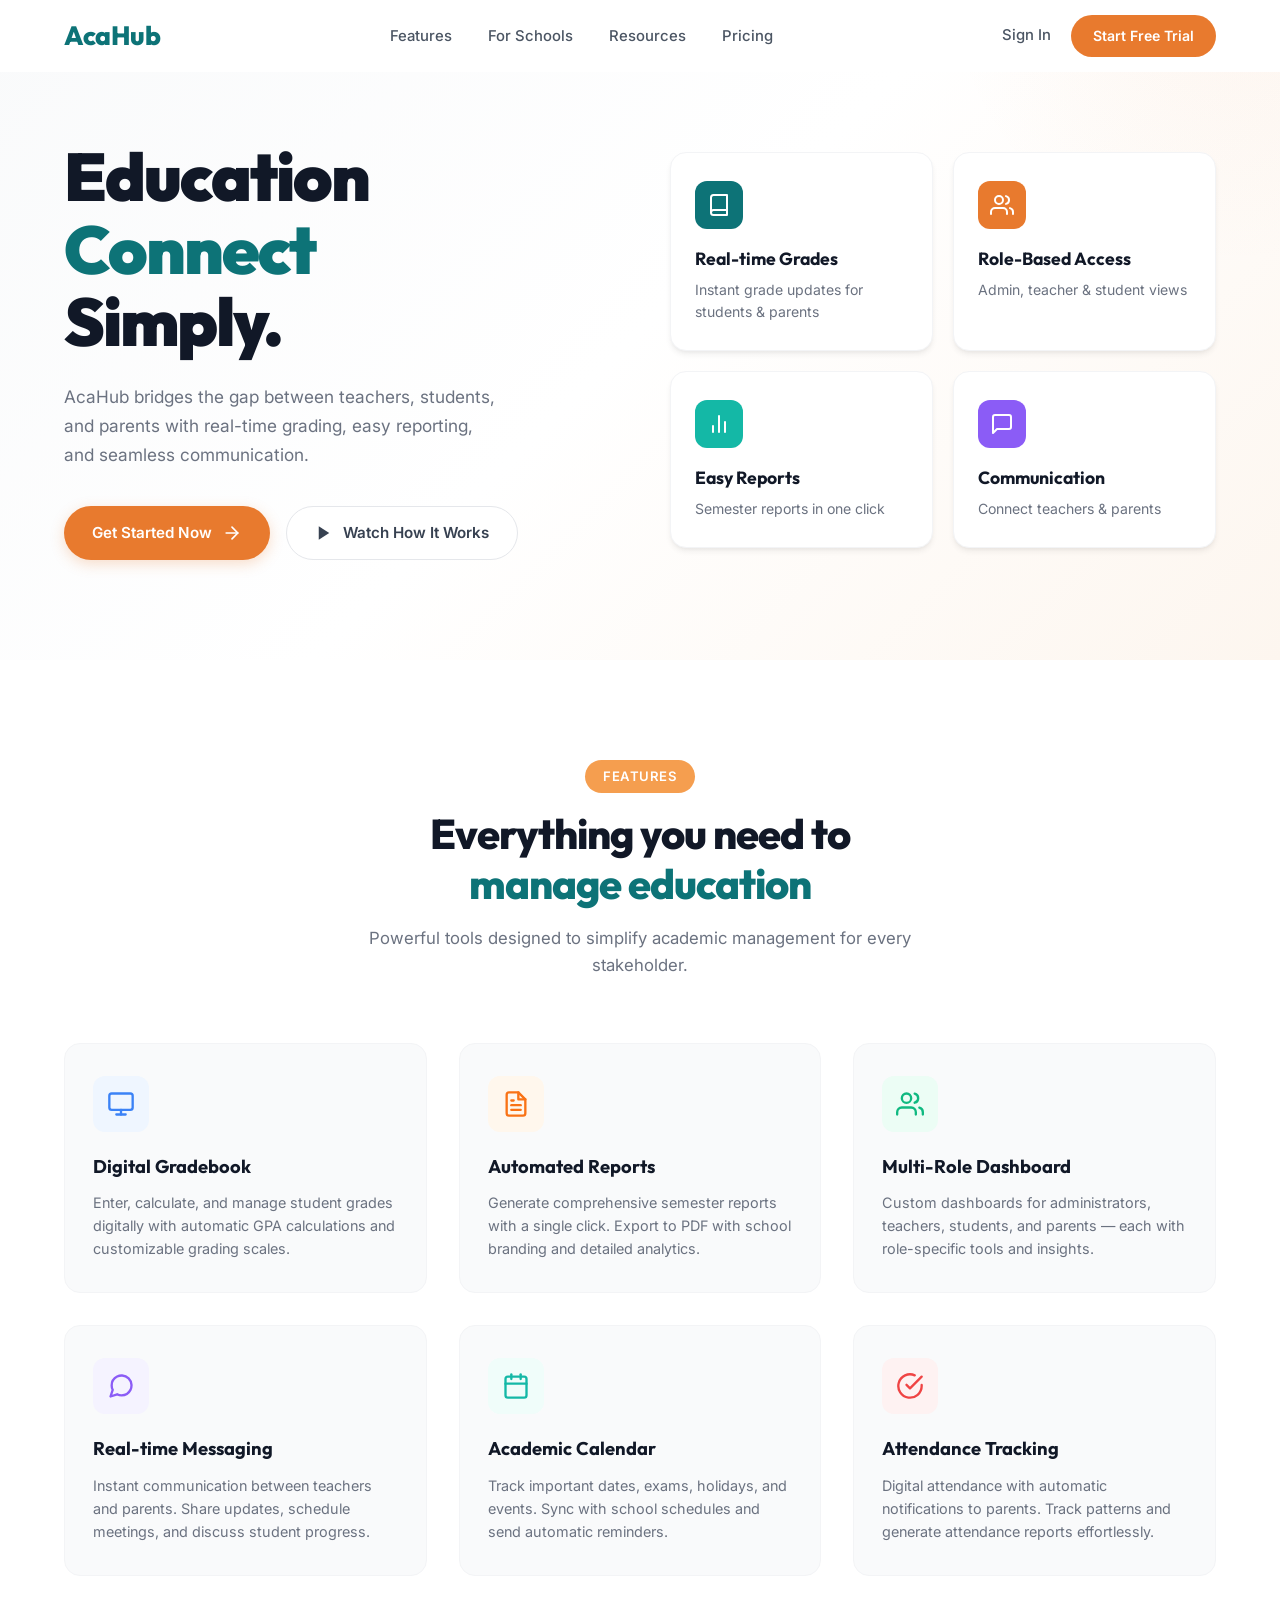
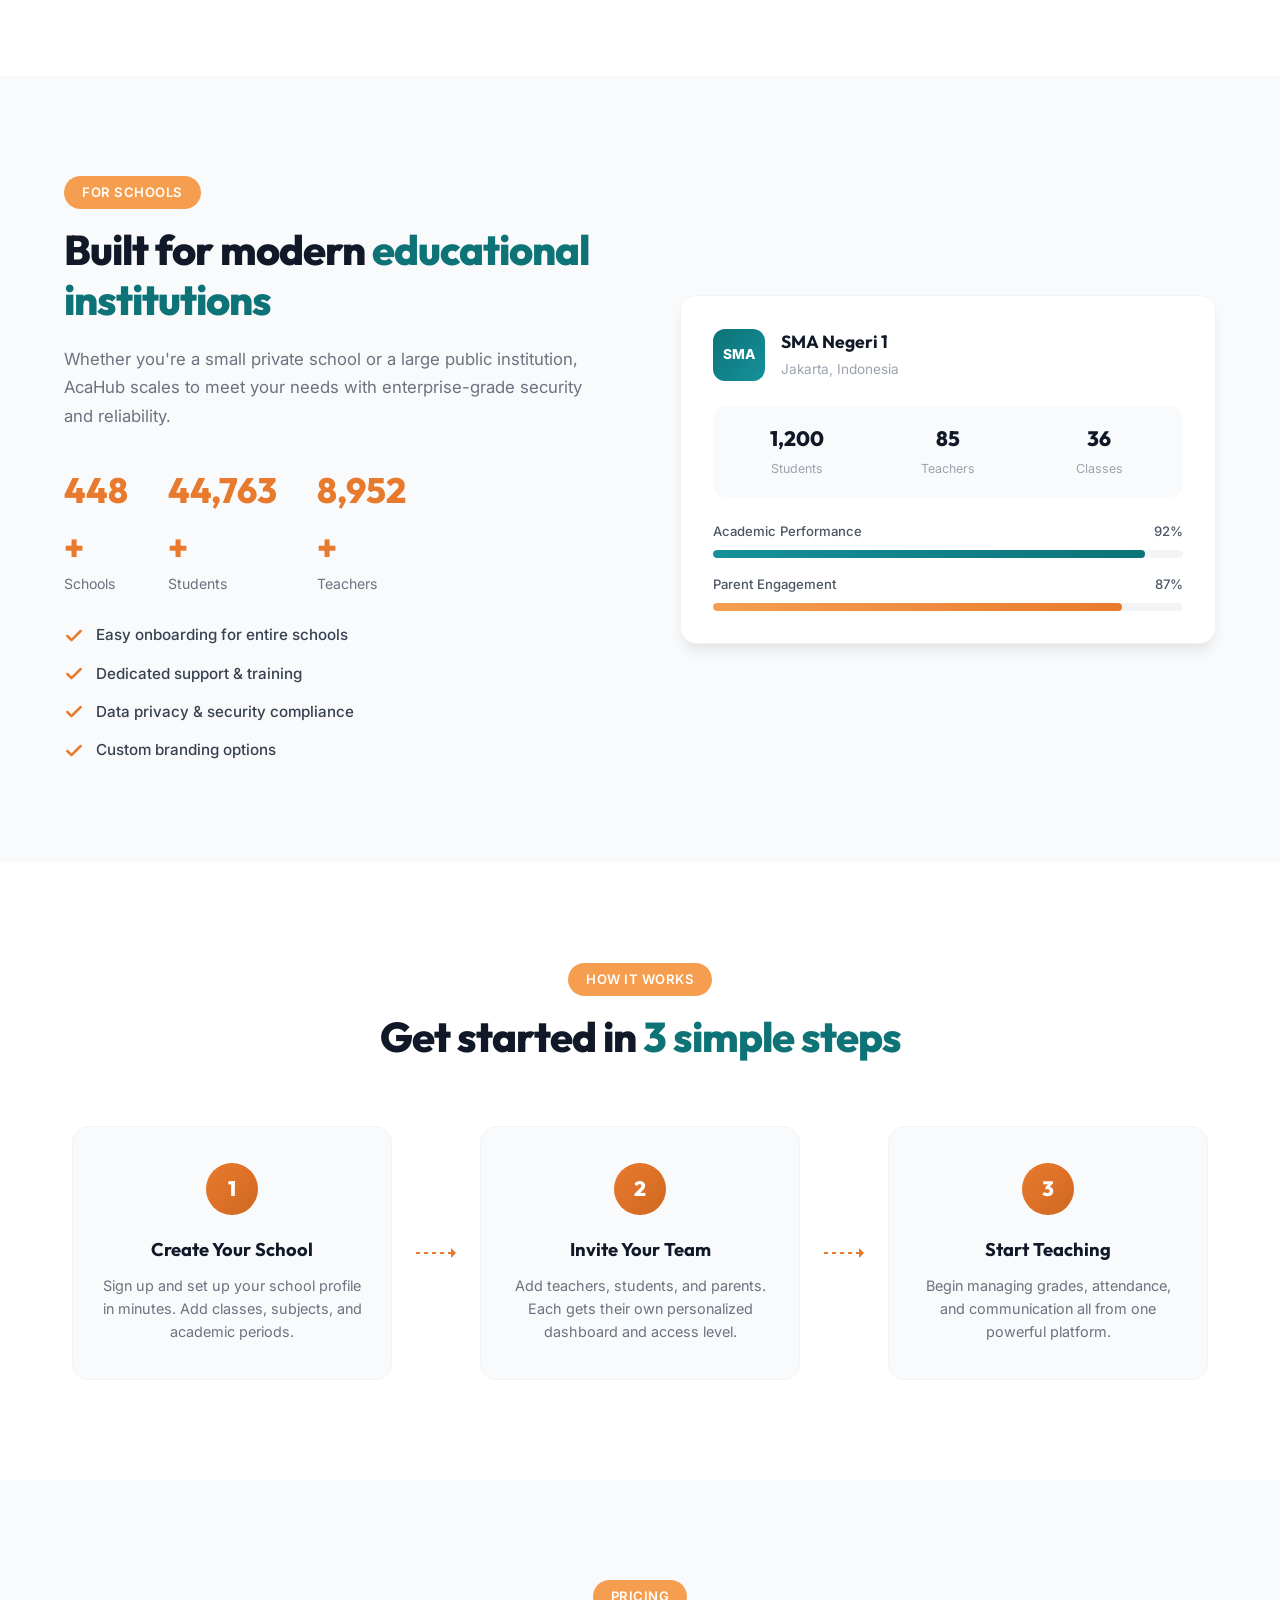
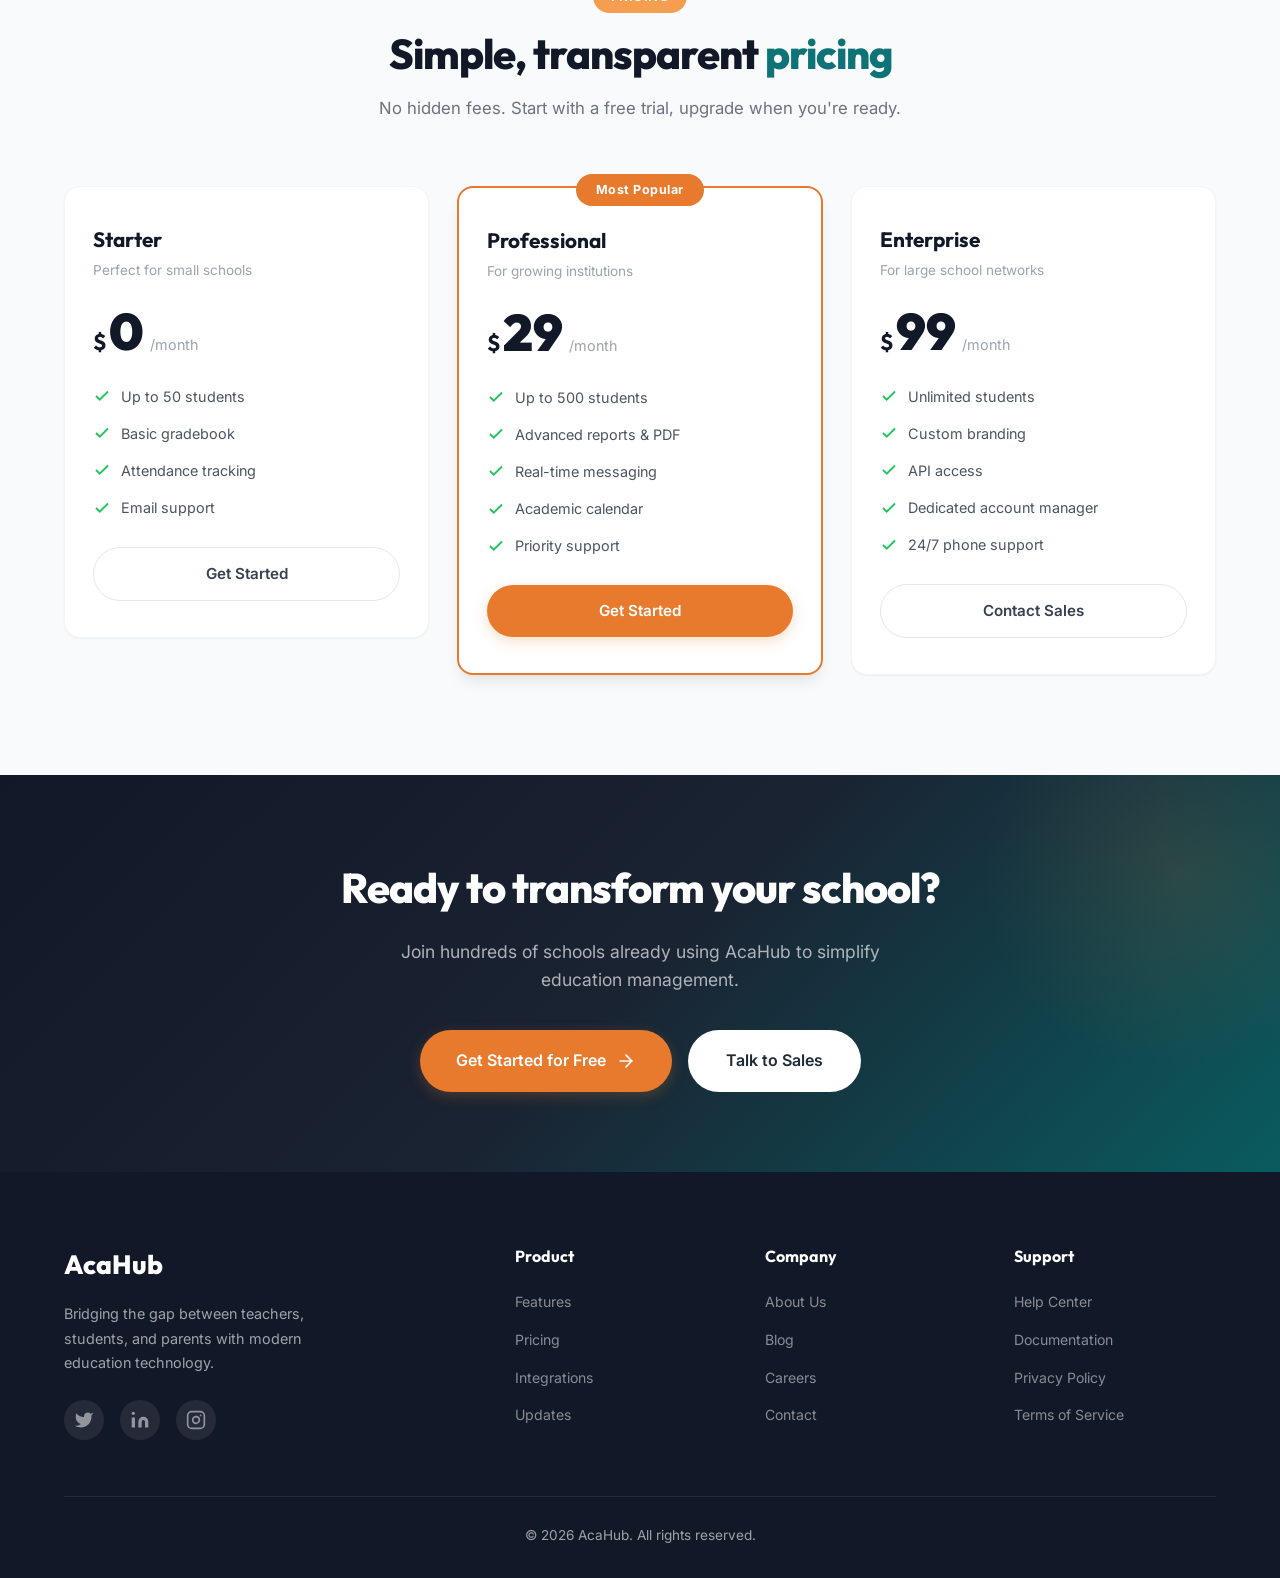
==== index.html @ 69ba83b7 "Initial commit: AcaHub landing page" ====
<!DOCTYPE html>
<html lang="id">

<head>
    <meta charset="UTF-8">
    <meta name="viewport" content="width=device-width, initial-scale=1.0">
    <meta name="description"
        content="AcaHub - Platform pendidikan yang menghubungkan guru, siswa, dan orang tua dengan penilaian real-time, pelaporan mudah, dan komunikasi lancar.">
    <title>AcaHub — Education Connect Simply</title>
    <link rel="preconnect" href="https://fonts.googleapis.com">
    <link rel="preconnect" href="https://fonts.gstatic.com" crossorigin>
    <link
        href="https://fonts.googleapis.com/css2?family=Inter:wght@400;500;600;700;800;900&family=Outfit:wght@400;500;600;700;800;900&display=swap"
        rel="stylesheet">
    <link rel="stylesheet" href="styles.css">
</head>

<body>
    <!-- Navbar -->
    <nav class="navbar" id="navbar">
        <div class="nav-container">
            <a href="#" class="nav-logo">AcaHub</a>
            <ul class="nav-menu" id="navMenu">
                <li><a href="#features" class="nav-link">Features</a></li>
                <li><a href="#schools" class="nav-link">For Schools</a></li>
                <li><a href="#resources" class="nav-link">Resources</a></li>
                <li><a href="#pricing" class="nav-link">Pricing</a></li>
            </ul>
            <div class="nav-actions">
                <a href="#" class="nav-signin">Sign In</a>
                <a href="#" class="nav-cta-btn">Start Free Trial</a>
            </div>
            <button class="hamburger" id="hamburger" aria-label="Toggle menu">
                <span></span>
                <span></span>
                <span></span>
            </button>
        </div>
    </nav>

    <!-- Hero Section -->
    <section class="hero" id="hero">
        <div class="hero-container">
            <div class="hero-content">
                <h1 class="hero-title">
                    <span class="hero-title-line">Education</span>
                    <span class="hero-title-line hero-title-accent">Connect</span>
                    <span class="hero-title-line">Simply.</span>
                </h1>
                <p class="hero-description">
                    AcaHub bridges the gap between teachers, students, and parents with real-time grading, easy
                    reporting, and seamless communication.
                </p>
                <div class="hero-buttons">
                    <a href="#" class="btn btn-primary">
                        Get Started Now
                        <svg width="20" height="20" viewBox="0 0 24 24" fill="none" stroke="currentColor"
                            stroke-width="2" stroke-linecap="round" stroke-linejoin="round">
                            <line x1="5" y1="12" x2="19" y2="12" />
                            <polyline points="12 5 19 12 12 19" />
                        </svg>
                    </a>
                    <a href="#" class="btn btn-secondary">
                        <svg width="18" height="18" viewBox="0 0 24 24" fill="currentColor">
                            <polygon points="5 3 19 12 5 21 5 3" />
                        </svg>
                        Watch How It Works
                    </a>
                </div>
            </div>
            <div class="hero-cards">
                <div class="feature-card card-1 fade-in">
                    <div class="card-icon card-icon-blue">
                        <svg width="24" height="24" viewBox="0 0 24 24" fill="none" stroke="white" stroke-width="2"
                            stroke-linecap="round" stroke-linejoin="round">
                            <path d="M4 19.5A2.5 2.5 0 0 1 6.5 17H20" />
                            <path d="M6.5 2H20v20H6.5A2.5 2.5 0 0 1 4 19.5v-15A2.5 2.5 0 0 1 6.5 2z" />
                        </svg>
                    </div>
                    <h3 class="card-title">Real-time Grades</h3>
                    <p class="card-desc">Instant grade updates for students & parents</p>
                </div>
                <div class="feature-card card-2 fade-in">
                    <div class="card-icon card-icon-orange">
                        <svg width="24" height="24" viewBox="0 0 24 24" fill="none" stroke="white" stroke-width="2"
                            stroke-linecap="round" stroke-linejoin="round">
                            <path d="M17 21v-2a4 4 0 0 0-4-4H5a4 4 0 0 0-4 4v2" />
                            <circle cx="9" cy="7" r="4" />
                            <path d="M23 21v-2a4 4 0 0 0-3-3.87" />
                            <path d="M16 3.13a4 4 0 0 1 0 7.75" />
                        </svg>
                    </div>
                    <h3 class="card-title">Role-Based Access</h3>
                    <p class="card-desc">Admin, teacher & student views</p>
                </div>
                <div class="feature-card card-3 fade-in">
                    <div class="card-icon card-icon-teal">
                        <svg width="24" height="24" viewBox="0 0 24 24" fill="none" stroke="white" stroke-width="2"
                            stroke-linecap="round" stroke-linejoin="round">
                            <line x1="18" y1="20" x2="18" y2="10" />
                            <line x1="12" y1="20" x2="12" y2="4" />
                            <line x1="6" y1="20" x2="6" y2="14" />
                        </svg>
                    </div>
                    <h3 class="card-title">Easy Reports</h3>
                    <p class="card-desc">Semester reports in one click</p>
                </div>
                <div class="feature-card card-4 fade-in">
                    <div class="card-icon card-icon-purple">
                        <svg width="24" height="24" viewBox="0 0 24 24" fill="none" stroke="white" stroke-width="2"
                            stroke-linecap="round" stroke-linejoin="round">
                            <path d="M21 15a2 2 0 0 1-2 2H7l-4 4V5a2 2 0 0 1 2-2h14a2 2 0 0 1 2 2z" />
                        </svg>
                    </div>
                    <h3 class="card-title">Communication</h3>
                    <p class="card-desc">Connect teachers & parents</p>
                </div>
            </div>
        </div>
    </section>

    <!-- Features Section -->
    <section class="features" id="features">
        <div class="section-container">
            <div class="section-header fade-in">
                <span class="section-badge">Features</span>
                <h2 class="section-title">Everything you need to<br><span class="text-accent">manage education</span>
                </h2>
                <p class="section-subtitle">Powerful tools designed to simplify academic management for every
                    stakeholder.</p>
            </div>
            <div class="features-grid">
                <div class="feature-item fade-in">
                    <div class="feature-item-icon fi-blue">
                        <svg width="28" height="28" viewBox="0 0 24 24" fill="none" stroke="currentColor"
                            stroke-width="2" stroke-linecap="round" stroke-linejoin="round">
                            <rect x="2" y="3" width="20" height="14" rx="2" ry="2" />
                            <line x1="8" y1="21" x2="16" y2="21" />
                            <line x1="12" y1="17" x2="12" y2="21" />
                        </svg>
                    </div>
                    <h3>Digital Gradebook</h3>
                    <p>Enter, calculate, and manage student grades digitally with automatic GPA calculations and
                        customizable grading scales.</p>
                </div>
                <div class="feature-item fade-in">
                    <div class="feature-item-icon fi-orange">
                        <svg width="28" height="28" viewBox="0 0 24 24" fill="none" stroke="currentColor"
                            stroke-width="2" stroke-linecap="round" stroke-linejoin="round">
                            <path d="M14 2H6a2 2 0 0 0-2 2v16a2 2 0 0 0 2 2h12a2 2 0 0 0 2-2V8z" />
                            <polyline points="14 2 14 8 20 8" />
                            <line x1="16" y1="13" x2="8" y2="13" />
                            <line x1="16" y1="17" x2="8" y2="17" />
                            <polyline points="10 9 9 9 8 9" />
                        </svg>
                    </div>
                    <h3>Automated Reports</h3>
                    <p>Generate comprehensive semester reports with a single click. Export to PDF with school branding
                        and detailed analytics.</p>
                </div>
                <div class="feature-item fade-in">
                    <div class="feature-item-icon fi-green">
                        <svg width="28" height="28" viewBox="0 0 24 24" fill="none" stroke="currentColor"
                            stroke-width="2" stroke-linecap="round" stroke-linejoin="round">
                            <path d="M17 21v-2a4 4 0 0 0-4-4H5a4 4 0 0 0-4 4v2" />
                            <circle cx="9" cy="7" r="4" />
                            <path d="M23 21v-2a4 4 0 0 0-3-3.87" />
                            <path d="M16 3.13a4 4 0 0 1 0 7.75" />
                        </svg>
                    </div>
                    <h3>Multi-Role Dashboard</h3>
                    <p>Custom dashboards for administrators, teachers, students, and parents — each with role-specific
                        tools and insights.</p>
                </div>
                <div class="feature-item fade-in">
                    <div class="feature-item-icon fi-purple">
                        <svg width="28" height="28" viewBox="0 0 24 24" fill="none" stroke="currentColor"
                            stroke-width="2" stroke-linecap="round" stroke-linejoin="round">
                            <path
                                d="M21 11.5a8.38 8.38 0 0 1-.9 3.8 8.5 8.5 0 0 1-7.6 4.7 8.38 8.38 0 0 1-3.8-.9L3 21l1.9-5.7a8.38 8.38 0 0 1-.9-3.8 8.5 8.5 0 0 1 4.7-7.6 8.38 8.38 0 0 1 3.8-.9h.5a8.48 8.48 0 0 1 8 8v.5z" />
                        </svg>
                    </div>
                    <h3>Real-time Messaging</h3>
                    <p>Instant communication between teachers and parents. Share updates, schedule meetings, and discuss
                        student progress.</p>
                </div>
                <div class="feature-item fade-in">
                    <div class="feature-item-icon fi-teal">
                        <svg width="28" height="28" viewBox="0 0 24 24" fill="none" stroke="currentColor"
                            stroke-width="2" stroke-linecap="round" stroke-linejoin="round">
                            <rect x="3" y="4" width="18" height="18" rx="2" ry="2" />
                            <line x1="16" y1="2" x2="16" y2="6" />
                            <line x1="8" y1="2" x2="8" y2="6" />
                            <line x1="3" y1="10" x2="21" y2="10" />
                        </svg>
                    </div>
                    <h3>Academic Calendar</h3>
                    <p>Track important dates, exams, holidays, and events. Sync with school schedules and send automatic
                        reminders.</p>
                </div>
                <div class="feature-item fade-in">
                    <div class="feature-item-icon fi-red">
                        <svg width="28" height="28" viewBox="0 0 24 24" fill="none" stroke="currentColor"
                            stroke-width="2" stroke-linecap="round" stroke-linejoin="round">
                            <path d="M22 11.08V12a10 10 0 1 1-5.93-9.14" />
                            <polyline points="22 4 12 14.01 9 11.01" />
                        </svg>
                    </div>
                    <h3>Attendance Tracking</h3>
                    <p>Digital attendance with automatic notifications to parents. Track patterns and generate
                        attendance reports effortlessly.</p>
                </div>
            </div>
        </div>
    </section>

    <!-- For Schools Section -->
    <section class="schools" id="schools">
        <div class="section-container">
            <div class="schools-grid">
                <div class="schools-content fade-in">
                    <span class="section-badge">For Schools</span>
                    <h2 class="section-title">Built for modern <span class="text-accent">educational institutions</span>
                    </h2>
                    <p class="schools-description">Whether you're a small private school or a large public institution,
                        AcaHub scales to meet your needs with enterprise-grade security and reliability.</p>
                    <div class="schools-stats">
                        <div class="stat-item">
                            <span class="stat-number" data-target="500">0</span><span class="stat-suffix">+</span>
                            <span class="stat-label">Schools</span>
                        </div>
                        <div class="stat-item">
                            <span class="stat-number" data-target="50000">0</span><span class="stat-suffix">+</span>
                            <span class="stat-label">Students</span>
                        </div>
                        <div class="stat-item">
                            <span class="stat-number" data-target="10000">0</span><span class="stat-suffix">+</span>
                            <span class="stat-label">Teachers</span>
                        </div>
                    </div>
                    <ul class="schools-checklist">
                        <li>
                            <svg width="20" height="20" viewBox="0 0 24 24" fill="none" stroke="#e87a2e"
                                stroke-width="3" stroke-linecap="round" stroke-linejoin="round">
                                <polyline points="20 6 9 17 4 12" />
                            </svg>
                            Easy onboarding for entire schools
                        </li>
                        <li>
                            <svg width="20" height="20" viewBox="0 0 24 24" fill="none" stroke="#e87a2e"
                                stroke-width="3" stroke-linecap="round" stroke-linejoin="round">
                                <polyline points="20 6 9 17 4 12" />
                            </svg>
                            Dedicated support & training
                        </li>
                        <li>
                            <svg width="20" height="20" viewBox="0 0 24 24" fill="none" stroke="#e87a2e"
                                stroke-width="3" stroke-linecap="round" stroke-linejoin="round">
                                <polyline points="20 6 9 17 4 12" />
                            </svg>
                            Data privacy & security compliance
                        </li>
                        <li>
                            <svg width="20" height="20" viewBox="0 0 24 24" fill="none" stroke="#e87a2e"
                                stroke-width="3" stroke-linecap="round" stroke-linejoin="round">
                                <polyline points="20 6 9 17 4 12" />
                            </svg>
                            Custom branding options
                        </li>
                    </ul>
                </div>
                <div class="schools-visual fade-in">
                    <div class="schools-card">
                        <div class="schools-card-header">
                            <div class="schools-avatar schools-avatar-1">SMA</div>
                            <div>
                                <h4>SMA Negeri 1</h4>
                                <span>Jakarta, Indonesia</span>
                            </div>
                        </div>
                        <div class="schools-card-stats">
                            <div><strong>1,200</strong><span>Students</span></div>
                            <div><strong>85</strong><span>Teachers</span></div>
                            <div><strong>36</strong><span>Classes</span></div>
                        </div>
                        <div class="schools-card-bar">
                            <div class="bar-label"><span>Academic Performance</span><span>92%</span></div>
                            <div class="bar-track">
                                <div class="bar-fill" style="width: 92%"></div>
                            </div>
                        </div>
                        <div class="schools-card-bar">
                            <div class="bar-label"><span>Parent Engagement</span><span>87%</span></div>
                            <div class="bar-track">
                                <div class="bar-fill bar-fill-orange" style="width: 87%"></div>
                            </div>
                        </div>
                    </div>
                </div>
            </div>
        </div>
    </section>

    <!-- Resources / How It Works Section -->
    <section class="how-it-works" id="resources">
        <div class="section-container">
            <div class="section-header fade-in">
                <span class="section-badge">How It Works</span>
                <h2 class="section-title">Get started in <span class="text-accent">3 simple steps</span></h2>
            </div>
            <div class="steps-grid">
                <div class="step-item fade-in">
                    <div class="step-number">1</div>
                    <h3>Create Your School</h3>
                    <p>Sign up and set up your school profile in minutes. Add classes, subjects, and academic periods.
                    </p>
                </div>
                <div class="step-connector fade-in">
                    <svg width="40" height="20" viewBox="0 0 40 20">
                        <path d="M0 10 L35 10" stroke="#e87a2e" stroke-width="2" stroke-dasharray="4 4" fill="none" />
                        <polygon points="35,5 40,10 35,15" fill="#e87a2e" />
                    </svg>
                </div>
                <div class="step-item fade-in">
                    <div class="step-number">2</div>
                    <h3>Invite Your Team</h3>
                    <p>Add teachers, students, and parents. Each gets their own personalized dashboard and access level.
                    </p>
                </div>
                <div class="step-connector fade-in">
                    <svg width="40" height="20" viewBox="0 0 40 20">
                        <path d="M0 10 L35 10" stroke="#e87a2e" stroke-width="2" stroke-dasharray="4 4" fill="none" />
                        <polygon points="35,5 40,10 35,15" fill="#e87a2e" />
                    </svg>
                </div>
                <div class="step-item fade-in">
                    <div class="step-number">3</div>
                    <h3>Start Teaching</h3>
                    <p>Begin managing grades, attendance, and communication all from one powerful platform.</p>
                </div>
            </div>
        </div>
    </section>

    <!-- Pricing Section -->
    <section class="pricing" id="pricing">
        <div class="section-container">
            <div class="section-header fade-in">
                <span class="section-badge">Pricing</span>
                <h2 class="section-title">Simple, transparent <span class="text-accent">pricing</span></h2>
                <p class="section-subtitle">No hidden fees. Start with a free trial, upgrade when you're ready.</p>
            </div>
            <div class="pricing-grid">
                <div class="pricing-card fade-in">
                    <div class="pricing-card-header">
                        <h3>Starter</h3>
                        <p class="pricing-tagline">Perfect for small schools</p>
                    </div>
                    <div class="pricing-price">
                        <span class="price-currency">$</span>
                        <span class="price-amount">0</span>
                        <span class="price-period">/month</span>
                    </div>
                    <ul class="pricing-features">
                        <li>
                            <svg width="18" height="18" viewBox="0 0 24 24" fill="none" stroke="#22c55e"
                                stroke-width="2.5">
                                <polyline points="20 6 9 17 4 12" />
                            </svg>
                            Up to 50 students
                        </li>
                        <li>
                            <svg width="18" height="18" viewBox="0 0 24 24" fill="none" stroke="#22c55e"
                                stroke-width="2.5">
                                <polyline points="20 6 9 17 4 12" />
                            </svg>
                            Basic gradebook
                        </li>
                        <li>
                            <svg width="18" height="18" viewBox="0 0 24 24" fill="none" stroke="#22c55e"
                                stroke-width="2.5">
                                <polyline points="20 6 9 17 4 12" />
                            </svg>
                            Attendance tracking
                        </li>
                        <li>
                            <svg width="18" height="18" viewBox="0 0 24 24" fill="none" stroke="#22c55e"
                                stroke-width="2.5">
                                <polyline points="20 6 9 17 4 12" />
                            </svg>
                            Email support
                        </li>
                    </ul>
                    <a href="#" class="btn btn-outline-pricing">Get Started</a>
                </div>
                <div class="pricing-card pricing-card-popular fade-in">
                    <div class="pricing-popular-badge">Most Popular</div>
                    <div class="pricing-card-header">
                        <h3>Professional</h3>
                        <p class="pricing-tagline">For growing institutions</p>
                    </div>
                    <div class="pricing-price">
                        <span class="price-currency">$</span>
                        <span class="price-amount">29</span>
                        <span class="price-period">/month</span>
                    </div>
                    <ul class="pricing-features">
                        <li>
                            <svg width="18" height="18" viewBox="0 0 24 24" fill="none" stroke="#22c55e"
                                stroke-width="2.5">
                                <polyline points="20 6 9 17 4 12" />
                            </svg>
                            Up to 500 students
                        </li>
                        <li>
                            <svg width="18" height="18" viewBox="0 0 24 24" fill="none" stroke="#22c55e"
                                stroke-width="2.5">
                                <polyline points="20 6 9 17 4 12" />
                            </svg>
                            Advanced reports & PDF
                        </li>
                        <li>
                            <svg width="18" height="18" viewBox="0 0 24 24" fill="none" stroke="#22c55e"
                                stroke-width="2.5">
                                <polyline points="20 6 9 17 4 12" />
                            </svg>
                            Real-time messaging
                        </li>
                        <li>
                            <svg width="18" height="18" viewBox="0 0 24 24" fill="none" stroke="#22c55e"
                                stroke-width="2.5">
                                <polyline points="20 6 9 17 4 12" />
                            </svg>
                            Academic calendar
                        </li>
                        <li>
                            <svg width="18" height="18" viewBox="0 0 24 24" fill="none" stroke="#22c55e"
                                stroke-width="2.5">
                                <polyline points="20 6 9 17 4 12" />
                            </svg>
                            Priority support
                        </li>
                    </ul>
                    <a href="#" class="btn btn-primary-pricing">Get Started</a>
                </div>
                <div class="pricing-card fade-in">
                    <div class="pricing-card-header">
                        <h3>Enterprise</h3>
                        <p class="pricing-tagline">For large school networks</p>
                    </div>
                    <div class="pricing-price">
                        <span class="price-currency">$</span>
                        <span class="price-amount">99</span>
                        <span class="price-period">/month</span>
                    </div>
                    <ul class="pricing-features">
                        <li>
                            <svg width="18" height="18" viewBox="0 0 24 24" fill="none" stroke="#22c55e"
                                stroke-width="2.5">
                                <polyline points="20 6 9 17 4 12" />
                            </svg>
                            Unlimited students
                        </li>
                        <li>
                            <svg width="18" height="18" viewBox="0 0 24 24" fill="none" stroke="#22c55e"
                                stroke-width="2.5">
                                <polyline points="20 6 9 17 4 12" />
                            </svg>
                            Custom branding
                        </li>
                        <li>
                            <svg width="18" height="18" viewBox="0 0 24 24" fill="none" stroke="#22c55e"
                                stroke-width="2.5">
                                <polyline points="20 6 9 17 4 12" />
                            </svg>
                            API access
                        </li>
                        <li>
                            <svg width="18" height="18" viewBox="0 0 24 24" fill="none" stroke="#22c55e"
                                stroke-width="2.5">
                                <polyline points="20 6 9 17 4 12" />
                            </svg>
                            Dedicated account manager
                        </li>
                        <li>
                            <svg width="18" height="18" viewBox="0 0 24 24" fill="none" stroke="#22c55e"
                                stroke-width="2.5">
                                <polyline points="20 6 9 17 4 12" />
                            </svg>
                            24/7 phone support
                        </li>
                    </ul>
                    <a href="#" class="btn btn-outline-pricing">Contact Sales</a>
                </div>
            </div>
        </div>
    </section>

    <!-- CTA Section -->
    <section class="cta-section">
        <div class="section-container">
            <div class="cta-content fade-in">
                <h2>Ready to transform your school?</h2>
                <p>Join hundreds of schools already using AcaHub to simplify education management.</p>
                <div class="cta-buttons">
                    <a href="#" class="btn btn-primary btn-lg">
                        Get Started for Free
                        <svg width="20" height="20" viewBox="0 0 24 24" fill="none" stroke="currentColor"
                            stroke-width="2" stroke-linecap="round" stroke-linejoin="round">
                            <line x1="5" y1="12" x2="19" y2="12" />
                            <polyline points="12 5 19 12 12 19" />
                        </svg>
                    </a>
                    <a href="#" class="btn btn-white btn-lg">Talk to Sales</a>
                </div>
            </div>
        </div>
    </section>

    <!-- Footer -->
    <footer class="footer">
        <div class="section-container">
            <div class="footer-grid">
                <div class="footer-brand">
                    <a href="#" class="footer-logo">AcaHub</a>
                    <p>Bridging the gap between teachers, students, and parents with modern education technology.</p>
                    <div class="footer-social">
                        <a href="#" aria-label="Twitter">
                            <svg width="20" height="20" viewBox="0 0 24 24" fill="currentColor">
                                <path
                                    d="M23 3a10.9 10.9 0 0 1-3.14 1.53 4.48 4.48 0 0 0-7.86 3v1A10.66 10.66 0 0 1 3 4s-4 9 5 13a11.64 11.64 0 0 1-7 2c9 5 20 0 20-11.5a4.5 4.5 0 0 0-.08-.83A7.72 7.72 0 0 0 23 3z" />
                            </svg>
                        </a>
                        <a href="#" aria-label="LinkedIn">
                            <svg width="20" height="20" viewBox="0 0 24 24" fill="currentColor">
                                <path
                                    d="M16 8a6 6 0 0 1 6 6v7h-4v-7a2 2 0 0 0-2-2 2 2 0 0 0-2 2v7h-4v-7a6 6 0 0 1 6-6z" />
                                <rect x="2" y="9" width="4" height="12" />
                                <circle cx="4" cy="4" r="2" />
                            </svg>
                        </a>
                        <a href="#" aria-label="Instagram">
                            <svg width="20" height="20" viewBox="0 0 24 24" fill="none" stroke="currentColor"
                                stroke-width="2" stroke-linecap="round" stroke-linejoin="round">
                                <rect x="2" y="2" width="20" height="20" rx="5" ry="5" />
                                <path d="M16 11.37A4 4 0 1 1 12.63 8 4 4 0 0 1 16 11.37z" />
                                <line x1="17.5" y1="6.5" x2="17.51" y2="6.5" />
                            </svg>
                        </a>
                    </div>
                </div>
                <div class="footer-links">
                    <h4>Product</h4>
                    <ul>
                        <li><a href="#">Features</a></li>
                        <li><a href="#">Pricing</a></li>
                        <li><a href="#">Integrations</a></li>
                        <li><a href="#">Updates</a></li>
                    </ul>
                </div>
                <div class="footer-links">
                    <h4>Company</h4>
                    <ul>
                        <li><a href="#">About Us</a></li>
                        <li><a href="#">Blog</a></li>
                        <li><a href="#">Careers</a></li>
                        <li><a href="#">Contact</a></li>
                    </ul>
                </div>
                <div class="footer-links">
                    <h4>Support</h4>
                    <ul>
                        <li><a href="#">Help Center</a></li>
                        <li><a href="#">Documentation</a></li>
                        <li><a href="#">Privacy Policy</a></li>
                        <li><a href="#">Terms of Service</a></li>
                    </ul>
                </div>
            </div>
            <div class="footer-bottom">
                <p>&copy; 2026 AcaHub. All rights reserved.</p>
            </div>
        </div>
    </footer>

    <script src="script.js"></script>
</body>

</html>
---- styles.css ----
/* ===========================
   AcaHub — Design System & Styles
   =========================== */

/* ---------- Reset & Base ---------- */
*, *::before, *::after {
    margin: 0;
    padding: 0;
    box-sizing: border-box;
}

:root {
    /* Brand Colors */
    --primary: #0d7377;
    --primary-dark: #095c5f;
    --primary-light: #14919b;
    --accent: #e87a2e;
    --accent-dark: #d06820;
    --accent-light: #f59e4f;

    /* Neutrals */
    --white: #ffffff;
    --gray-50: #f9fafb;
    --gray-100: #f3f4f6;
    --gray-200: #e5e7eb;
    --gray-300: #d1d5db;
    --gray-400: #9ca3af;
    --gray-500: #6b7280;
    --gray-600: #4b5563;
    --gray-700: #374151;
    --gray-800: #1f2937;
    --gray-900: #111827;

    /* Semantic Colors */
    --blue: #3b82f6;
    --blue-light: #eff6ff;
    --orange: #f97316;
    --orange-light: #fff7ed;
    --green: #10b981;
    --green-light: #ecfdf5;
    --purple: #8b5cf6;
    --purple-light: #f5f3ff;
    --teal: #14b8a6;
    --teal-light: #f0fdfa;
    --red: #ef4444;
    --red-light: #fef2f2;

    /* Typography */
    --font-primary: 'Outfit', sans-serif;
    --font-body: 'Inter', sans-serif;

    /* Spacing */
    --section-padding: 100px 0;
    --container-max: 1200px;

    /* Shadows */
    --shadow-sm: 0 1px 2px rgba(0, 0, 0, 0.05);
    --shadow-md: 0 4px 6px -1px rgba(0, 0, 0, 0.07), 0 2px 4px -2px rgba(0, 0, 0, 0.05);
    --shadow-lg: 0 10px 15px -3px rgba(0, 0, 0, 0.08), 0 4px 6px -4px rgba(0, 0, 0, 0.05);
    --shadow-xl: 0 20px 25px -5px rgba(0, 0, 0, 0.08), 0 8px 10px -6px rgba(0, 0, 0, 0.04);

    /* Border Radius */
    --radius-sm: 8px;
    --radius-md: 12px;
    --radius-lg: 16px;
    --radius-xl: 24px;
    --radius-full: 50px;
}

html {
    scroll-behavior: smooth;
}

body {
    font-family: var(--font-body);
    color: var(--gray-800);
    background: var(--white);
    line-height: 1.6;
    overflow-x: hidden;
    -webkit-font-smoothing: antialiased;
}

a {
    text-decoration: none;
    color: inherit;
}

ul { list-style: none; }

img { max-width: 100%; display: block; }

.section-container {
    max-width: var(--container-max);
    margin: 0 auto;
    padding: 0 24px;
}

/* ---------- Animations ---------- */
.fade-in {
    opacity: 0;
    transform: translateY(30px);
    transition: opacity 0.6s ease, transform 0.6s ease;
}

.fade-in.visible {
    opacity: 1;
    transform: translateY(0);
}

/* ---------- Navbar ---------- */
.navbar {
    position: fixed;
    top: 0;
    left: 0;
    width: 100%;
    z-index: 1000;
    background: rgba(255, 255, 255, 0.95);
    backdrop-filter: blur(12px);
    -webkit-backdrop-filter: blur(12px);
    transition: box-shadow 0.3s ease, background 0.3s ease;
}

.navbar.scrolled {
    box-shadow: 0 1px 12px rgba(0, 0, 0, 0.08);
}

.nav-container {
    max-width: var(--container-max);
    margin: 0 auto;
    padding: 0 24px;
    display: flex;
    align-items: center;
    justify-content: space-between;
    height: 72px;
}

.nav-logo {
    font-family: var(--font-primary);
    font-size: 1.65rem;
    font-weight: 800;
    color: var(--primary);
    letter-spacing: -0.5px;
}

.nav-menu {
    display: flex;
    gap: 36px;
}

.nav-link {
    font-size: 0.93rem;
    font-weight: 500;
    color: var(--gray-600);
    transition: color 0.2s ease;
    position: relative;
}

.nav-link::after {
    content: '';
    position: absolute;
    bottom: -4px;
    left: 0;
    width: 0;
    height: 2px;
    background: var(--accent);
    transition: width 0.25s ease;
    border-radius: 2px;
}

.nav-link:hover {
    color: var(--gray-900);
}

.nav-link:hover::after {
    width: 100%;
}

.nav-actions {
    display: flex;
    align-items: center;
    gap: 20px;
}

.nav-signin {
    font-size: 0.93rem;
    font-weight: 500;
    color: var(--gray-600);
    transition: color 0.2s;
}

.nav-signin:hover {
    color: var(--gray-900);
}

.nav-cta-btn {
    display: inline-flex;
    align-items: center;
    padding: 10px 22px;
    border-radius: var(--radius-full);
    background: var(--accent);
    color: var(--white);
    font-size: 0.88rem;
    font-weight: 600;
    transition: background 0.2s ease, transform 0.15s ease, box-shadow 0.2s ease;
}

.nav-cta-btn:hover {
    background: var(--accent-dark);
    transform: translateY(-1px);
    box-shadow: 0 4px 12px rgba(232, 122, 46, 0.3);
}

/* Hamburger */
.hamburger {
    display: none;
    flex-direction: column;
    gap: 5px;
    cursor: pointer;
    background: none;
    border: none;
    padding: 4px;
}

.hamburger span {
    width: 24px;
    height: 2.5px;
    background: var(--gray-700);
    border-radius: 4px;
    transition: all 0.3s ease;
}

.hamburger.active span:nth-child(1) {
    transform: rotate(45deg) translate(5px, 5px);
}

.hamburger.active span:nth-child(2) {
    opacity: 0;
}

.hamburger.active span:nth-child(3) {
    transform: rotate(-45deg) translate(5px, -5px);
}

/* ---------- Hero ---------- */
.hero {
    padding: 140px 0 100px;
    background: linear-gradient(135deg, var(--gray-50) 0%, var(--white) 50%, #fdf6ef 100%);
    position: relative;
    overflow: hidden;
}

.hero::before {
    content: '';
    position: absolute;
    top: -50%;
    right: -20%;
    width: 600px;
    height: 600px;
    background: radial-gradient(circle, rgba(232, 122, 46, 0.05) 0%, transparent 70%);
    border-radius: 50%;
}

.hero-container {
    max-width: var(--container-max);
    margin: 0 auto;
    padding: 0 24px;
    display: grid;
    grid-template-columns: 1fr 1fr;
    gap: 60px;
    align-items: center;
}

.hero-title {
    font-family: var(--font-primary);
    font-size: 4.2rem;
    font-weight: 900;
    line-height: 1.08;
    color: var(--gray-900);
    letter-spacing: -2px;
}

.hero-title-line {
    display: block;
}

.hero-title-accent {
    color: var(--primary);
}

.hero-description {
    margin-top: 24px;
    font-size: 1.08rem;
    color: var(--gray-500);
    line-height: 1.7;
    max-width: 440px;
}

.hero-buttons {
    margin-top: 36px;
    display: flex;
    gap: 16px;
    flex-wrap: wrap;
}

/* Buttons */
.btn {
    display: inline-flex;
    align-items: center;
    gap: 10px;
    font-family: var(--font-body);
    font-weight: 600;
    font-size: 0.95rem;
    border-radius: var(--radius-full);
    padding: 14px 28px;
    cursor: pointer;
    transition: all 0.25s ease;
    border: none;
    outline: none;
}

.btn-primary {
    background: var(--accent);
    color: var(--white);
    box-shadow: 0 4px 14px rgba(232, 122, 46, 0.25);
}

.btn-primary:hover {
    background: var(--accent-dark);
    transform: translateY(-2px);
    box-shadow: 0 6px 20px rgba(232, 122, 46, 0.35);
}

.btn-secondary {
    background: var(--white);
    color: var(--gray-700);
    border: 1.5px solid var(--gray-200);
}

.btn-secondary:hover {
    border-color: var(--gray-300);
    background: var(--gray-50);
    transform: translateY(-2px);
}

.btn-lg {
    padding: 16px 36px;
    font-size: 1rem;
}

.btn-white {
    background: var(--white);
    color: var(--gray-800);
    border: 2px solid rgba(255,255,255,0.3);
}

.btn-white:hover {
    background: var(--gray-50);
    transform: translateY(-2px);
}

.btn-outline-pricing {
    width: 100%;
    justify-content: center;
    background: var(--white);
    color: var(--gray-700);
    border: 1.5px solid var(--gray-200);
    padding: 14px 28px;
    border-radius: var(--radius-full);
}

.btn-outline-pricing:hover {
    border-color: var(--accent);
    color: var(--accent);
    transform: translateY(-2px);
}

.btn-primary-pricing {
    width: 100%;
    justify-content: center;
    background: var(--accent);
    color: var(--white);
    padding: 14px 28px;
    border-radius: var(--radius-full);
    box-shadow: 0 4px 14px rgba(232, 122, 46, 0.25);
}

.btn-primary-pricing:hover {
    background: var(--accent-dark);
    transform: translateY(-2px);
    box-shadow: 0 6px 20px rgba(232, 122, 46, 0.35);
}

/* Hero Cards */
.hero-cards {
    display: grid;
    grid-template-columns: 1fr 1fr;
    gap: 20px;
}

.feature-card {
    background: var(--white);
    border-radius: var(--radius-lg);
    padding: 28px 24px;
    box-shadow: var(--shadow-md);
    transition: transform 0.3s ease, box-shadow 0.3s ease;
    border: 1px solid var(--gray-100);
}

.feature-card:hover {
    transform: translateY(-6px);
    box-shadow: var(--shadow-xl);
}

.card-icon {
    width: 48px;
    height: 48px;
    border-radius: var(--radius-md);
    display: flex;
    align-items: center;
    justify-content: center;
    margin-bottom: 16px;
}

.card-icon-blue { background: var(--primary); }
.card-icon-orange { background: var(--accent); }
.card-icon-teal { background: var(--teal); }
.card-icon-purple { background: var(--purple); }

.card-title {
    font-family: var(--font-primary);
    font-size: 1.1rem;
    font-weight: 700;
    color: var(--gray-900);
    margin-bottom: 6px;
}

.card-desc {
    font-size: 0.88rem;
    color: var(--gray-500);
    line-height: 1.5;
}

/* Stagger animation delays */
.card-1 { transition-delay: 0.1s; }
.card-2 { transition-delay: 0.2s; }
.card-3 { transition-delay: 0.3s; }
.card-4 { transition-delay: 0.4s; }

/* ---------- Sections Common ---------- */
.section-header {
    text-align: center;
    margin-bottom: 64px;
}

.section-badge {
    display: inline-block;
    padding: 6px 18px;
    border-radius: var(--radius-full);
    background: var(--accent-light);
    color: var(--white);
    font-size: 0.82rem;
    font-weight: 600;
    letter-spacing: 0.5px;
    text-transform: uppercase;
    margin-bottom: 16px;
}

.section-title {
    font-family: var(--font-primary);
    font-size: 2.6rem;
    font-weight: 800;
    color: var(--gray-900);
    line-height: 1.2;
    letter-spacing: -1px;
}

.text-accent {
    color: var(--primary);
}

.section-subtitle {
    margin-top: 16px;
    font-size: 1.05rem;
    color: var(--gray-500);
    max-width: 560px;
    margin-left: auto;
    margin-right: auto;
}

/* ---------- Features Section ---------- */
.features {
    padding: var(--section-padding);
    background: var(--white);
}

.features-grid {
    display: grid;
    grid-template-columns: repeat(3, 1fr);
    gap: 32px;
}

.feature-item {
    padding: 32px 28px;
    border-radius: var(--radius-lg);
    background: var(--gray-50);
    border: 1px solid var(--gray-100);
    transition: transform 0.3s ease, box-shadow 0.3s ease, border-color 0.3s ease;
}

.feature-item:hover {
    transform: translateY(-4px);
    box-shadow: var(--shadow-lg);
    border-color: var(--gray-200);
}

.feature-item-icon {
    width: 56px;
    height: 56px;
    border-radius: var(--radius-md);
    display: flex;
    align-items: center;
    justify-content: center;
    margin-bottom: 20px;
}

.fi-blue { background: var(--blue-light); color: var(--blue); }
.fi-orange { background: var(--orange-light); color: var(--orange); }
.fi-green { background: var(--green-light); color: var(--green); }
.fi-purple { background: var(--purple-light); color: var(--purple); }
.fi-teal { background: var(--teal-light); color: var(--teal); }
.fi-red { background: var(--red-light); color: var(--red); }

.feature-item h3 {
    font-family: var(--font-primary);
    font-size: 1.15rem;
    font-weight: 700;
    color: var(--gray-900);
    margin-bottom: 10px;
}

.feature-item p {
    font-size: 0.9rem;
    color: var(--gray-500);
    line-height: 1.6;
}

/* ---------- For Schools ---------- */
.schools {
    padding: var(--section-padding);
    background: var(--gray-50);
}

.schools-grid {
    display: grid;
    grid-template-columns: 1fr 1fr;
    gap: 80px;
    align-items: center;
}

.schools-description {
    margin-top: 20px;
    font-size: 1.05rem;
    color: var(--gray-500);
    line-height: 1.7;
}

.schools-stats {
    display: flex;
    gap: 40px;
    margin-top: 32px;
}

.stat-item {
    display: flex;
    flex-direction: column;
}

.stat-number {
    font-family: var(--font-primary);
    font-size: 2.2rem;
    font-weight: 800;
    color: var(--accent);
}

.stat-suffix {
    font-family: var(--font-primary);
    font-size: 2.2rem;
    font-weight: 800;
    color: var(--accent);
}

.stat-label {
    font-size: 0.88rem;
    color: var(--gray-500);
    margin-top: -2px;
}

.schools-checklist {
    margin-top: 28px;
    display: flex;
    flex-direction: column;
    gap: 14px;
}

.schools-checklist li {
    display: flex;
    align-items: center;
    gap: 12px;
    font-size: 0.95rem;
    color: var(--gray-700);
    font-weight: 500;
}

/* School Card Visual */
.schools-card {
    background: var(--white);
    border-radius: var(--radius-lg);
    padding: 32px;
    box-shadow: var(--shadow-lg);
    border: 1px solid var(--gray-100);
}

.schools-card-header {
    display: flex;
    align-items: center;
    gap: 16px;
    margin-bottom: 24px;
}

.schools-avatar {
    width: 52px;
    height: 52px;
    border-radius: var(--radius-md);
    display: flex;
    align-items: center;
    justify-content: center;
    font-weight: 800;
    font-size: 0.85rem;
    color: var(--white);
}

.schools-avatar-1 {
    background: linear-gradient(135deg, var(--primary), var(--primary-light));
}

.schools-card-header h4 {
    font-family: var(--font-primary);
    font-size: 1.1rem;
    font-weight: 700;
    color: var(--gray-900);
}

.schools-card-header span {
    font-size: 0.85rem;
    color: var(--gray-400);
}

.schools-card-stats {
    display: grid;
    grid-template-columns: repeat(3, 1fr);
    gap: 16px;
    margin-bottom: 24px;
    text-align: center;
    background: var(--gray-50);
    border-radius: var(--radius-md);
    padding: 16px;
}

.schools-card-stats div strong {
    display: block;
    font-family: var(--font-primary);
    font-size: 1.3rem;
    font-weight: 800;
    color: var(--gray-900);
}

.schools-card-stats div span {
    font-size: 0.78rem;
    color: var(--gray-400);
}

.schools-card-bar {
    margin-top: 16px;
}

.bar-label {
    display: flex;
    justify-content: space-between;
    font-size: 0.82rem;
    font-weight: 500;
    color: var(--gray-600);
    margin-bottom: 8px;
}

.bar-track {
    width: 100%;
    height: 8px;
    background: var(--gray-100);
    border-radius: 100px;
    overflow: hidden;
}

.bar-fill {
    height: 100%;
    background: linear-gradient(90deg, var(--primary-light), var(--primary));
    border-radius: 100px;
    transition: width 1.5s ease;
    width: 0%;
}

.bar-fill-orange {
    background: linear-gradient(90deg, var(--accent-light), var(--accent));
}

/* ---------- How It Works ---------- */
.how-it-works {
    padding: var(--section-padding);
    background: var(--white);
}

.steps-grid {
    display: flex;
    align-items: center;
    justify-content: center;
    gap: 24px;
}

.step-item {
    text-align: center;
    padding: 36px 28px;
    background: var(--gray-50);
    border-radius: var(--radius-lg);
    border: 1px solid var(--gray-100);
    flex: 1;
    max-width: 320px;
    transition: transform 0.3s ease, box-shadow 0.3s ease;
}

.step-item:hover {
    transform: translateY(-4px);
    box-shadow: var(--shadow-lg);
}

.step-number {
    width: 52px;
    height: 52px;
    border-radius: 50%;
    background: linear-gradient(135deg, var(--accent), var(--accent-dark));
    color: var(--white);
    font-family: var(--font-primary);
    font-size: 1.3rem;
    font-weight: 800;
    display: flex;
    align-items: center;
    justify-content: center;
    margin: 0 auto 20px;
}

.step-item h3 {
    font-family: var(--font-primary);
    font-size: 1.15rem;
    font-weight: 700;
    color: var(--gray-900);
    margin-bottom: 10px;
}

.step-item p {
    font-size: 0.9rem;
    color: var(--gray-500);
    line-height: 1.6;
}

.step-connector {
    display: flex;
    align-items: center;
    flex-shrink: 0;
}

/* ---------- Pricing ---------- */
.pricing {
    padding: var(--section-padding);
    background: var(--gray-50);
}

.pricing-grid {
    display: grid;
    grid-template-columns: repeat(3, 1fr);
    gap: 28px;
    align-items: start;
}

.pricing-card {
    background: var(--white);
    border-radius: var(--radius-lg);
    padding: 36px 28px;
    border: 1px solid var(--gray-100);
    box-shadow: var(--shadow-sm);
    transition: transform 0.3s ease, box-shadow 0.3s ease;
    position: relative;
}

.pricing-card:hover {
    transform: translateY(-4px);
    box-shadow: var(--shadow-lg);
}

.pricing-card-popular {
    border: 2px solid var(--accent);
    box-shadow: var(--shadow-lg);
    transform: scale(1.03);
}

.pricing-card-popular:hover {
    transform: scale(1.03) translateY(-4px);
    box-shadow: var(--shadow-xl);
}

.pricing-popular-badge {
    position: absolute;
    top: -14px;
    left: 50%;
    transform: translateX(-50%);
    background: var(--accent);
    color: var(--white);
    font-size: 0.78rem;
    font-weight: 700;
    padding: 6px 20px;
    border-radius: var(--radius-full);
    letter-spacing: 0.5px;
}

.pricing-card-header h3 {
    font-family: var(--font-primary);
    font-size: 1.3rem;
    font-weight: 700;
    color: var(--gray-900);
}

.pricing-tagline {
    font-size: 0.85rem;
    color: var(--gray-400);
    margin-top: 4px;
}

.pricing-price {
    margin: 24px 0;
    display: flex;
    align-items: baseline;
    gap: 2px;
}

.price-currency {
    font-family: var(--font-primary);
    font-size: 1.4rem;
    font-weight: 700;
    color: var(--gray-900);
}

.price-amount {
    font-family: var(--font-primary);
    font-size: 3.2rem;
    font-weight: 900;
    color: var(--gray-900);
    line-height: 1;
}

.price-period {
    font-size: 0.9rem;
    color: var(--gray-400);
    margin-left: 4px;
}

.pricing-features {
    display: flex;
    flex-direction: column;
    gap: 14px;
    margin-bottom: 28px;
}

.pricing-features li {
    display: flex;
    align-items: center;
    gap: 10px;
    font-size: 0.9rem;
    color: var(--gray-600);
}

/* ---------- CTA Section ---------- */
.cta-section {
    padding: 80px 0;
    background: linear-gradient(135deg, var(--gray-900) 0%, #1a2332 50%, var(--primary-dark) 100%);
    position: relative;
    overflow: hidden;
}

.cta-section::before {
    content: '';
    position: absolute;
    top: -100px;
    right: -100px;
    width: 400px;
    height: 400px;
    background: radial-gradient(circle, rgba(232, 122, 46, 0.12) 0%, transparent 70%);
    border-radius: 50%;
}

.cta-content {
    text-align: center;
    position: relative;
    z-index: 1;
}

.cta-content h2 {
    font-family: var(--font-primary);
    font-size: 2.6rem;
    font-weight: 800;
    color: var(--white);
    letter-spacing: -1px;
}

.cta-content p {
    margin-top: 16px;
    font-size: 1.1rem;
    color: rgba(255, 255, 255, 0.65);
    max-width: 500px;
    margin-left: auto;
    margin-right: auto;
}

.cta-buttons {
    margin-top: 36px;
    display: flex;
    justify-content: center;
    gap: 16px;
    flex-wrap: wrap;
}

/* ---------- Footer ---------- */
.footer {
    padding: 72px 0 32px;
    background: var(--gray-900);
    color: rgba(255, 255, 255, 0.6);
}

.footer-grid {
    display: grid;
    grid-template-columns: 2fr 1fr 1fr 1fr;
    gap: 48px;
}

.footer-logo {
    font-family: var(--font-primary);
    font-size: 1.65rem;
    font-weight: 800;
    color: var(--white);
    display: inline-block;
    margin-bottom: 16px;
}

.footer-brand p {
    font-size: 0.9rem;
    line-height: 1.7;
    max-width: 300px;
}

.footer-social {
    display: flex;
    gap: 16px;
    margin-top: 24px;
}

.footer-social a {
    width: 40px;
    height: 40px;
    border-radius: 50%;
    background: rgba(255, 255, 255, 0.08);
    display: flex;
    align-items: center;
    justify-content: center;
    color: rgba(255, 255, 255, 0.5);
    transition: background 0.2s, color 0.2s;
}

.footer-social a:hover {
    background: var(--accent);
    color: var(--white);
}

.footer-links h4 {
    font-family: var(--font-primary);
    font-size: 1rem;
    font-weight: 700;
    color: var(--white);
    margin-bottom: 20px;
}

.footer-links ul {
    display: flex;
    flex-direction: column;
    gap: 12px;
}

.footer-links a {
    font-size: 0.88rem;
    color: rgba(255, 255, 255, 0.5);
    transition: color 0.2s;
}

.footer-links a:hover {
    color: var(--accent);
}

.footer-bottom {
    margin-top: 56px;
    padding-top: 28px;
    border-top: 1px solid rgba(255, 255, 255, 0.08);
    text-align: center;
    font-size: 0.85rem;
}

/* ---------- Responsive ---------- */
@media (max-width: 1024px) {
    .hero-title {
        font-size: 3.2rem;
    }

    .features-grid {
        grid-template-columns: repeat(2, 1fr);
    }

    .schools-grid {
        grid-template-columns: 1fr;
        gap: 48px;
    }

    .footer-grid {
        grid-template-columns: 1fr 1fr;
        gap: 36px;
    }
}

@media (max-width: 768px) {
    :root {
        --section-padding: 72px 0;
    }

    .nav-menu, .nav-actions {
        display: none;
    }

    .nav-menu.active {
        display: flex;
        flex-direction: column;
        position: absolute;
        top: 72px;
        left: 0;
        right: 0;
        background: var(--white);
        padding: 24px;
        gap: 20px;
        box-shadow: var(--shadow-lg);
        border-bottom: 1px solid var(--gray-100);
    }

    .nav-actions.active {
        display: flex;
        flex-direction: column;
        position: absolute;
        top: calc(72px + 200px);
        left: 0;
        right: 0;
        background: var(--white);
        padding: 0 24px 24px;
        gap: 16px;
        box-shadow: var(--shadow-lg);
    }

    .hamburger {
        display: flex;
    }

    .hero {
        padding: 120px 0 64px;
    }

    .hero-container {
        grid-template-columns: 1fr;
        gap: 48px;
    }

    .hero-title {
        font-size: 2.8rem;
    }

    .hero-description {
        max-width: 100%;
    }

    .hero-cards {
        grid-template-columns: 1fr 1fr;
    }

    .features-grid {
        grid-template-columns: 1fr;
    }

    .steps-grid {
        flex-direction: column;
    }

    .step-connector {
        transform: rotate(90deg);
    }

    .step-item {
        max-width: 100%;
        width: 100%;
    }

    .pricing-grid {
        grid-template-columns: 1fr;
        max-width: 400px;
        margin: 0 auto;
    }

    .pricing-card-popular {
        transform: scale(1);
    }

    .pricing-card-popular:hover {
        transform: translateY(-4px);
    }

    .section-title {
        font-size: 2rem;
    }

    .cta-content h2 {
        font-size: 2rem;
    }

    .footer-grid {
        grid-template-columns: 1fr;
    }
}

@media (max-width: 480px) {
    .hero-title {
        font-size: 2.2rem;
    }

    .hero-cards {
        grid-template-columns: 1fr;
    }

    .hero-buttons {
        flex-direction: column;
    }

    .hero-buttons .btn {
        width: 100%;
        justify-content: center;
    }

    .schools-stats {
        flex-direction: column;
        gap: 16px;
    }

    .cta-buttons {
        flex-direction: column;
        align-items: center;
    }
}
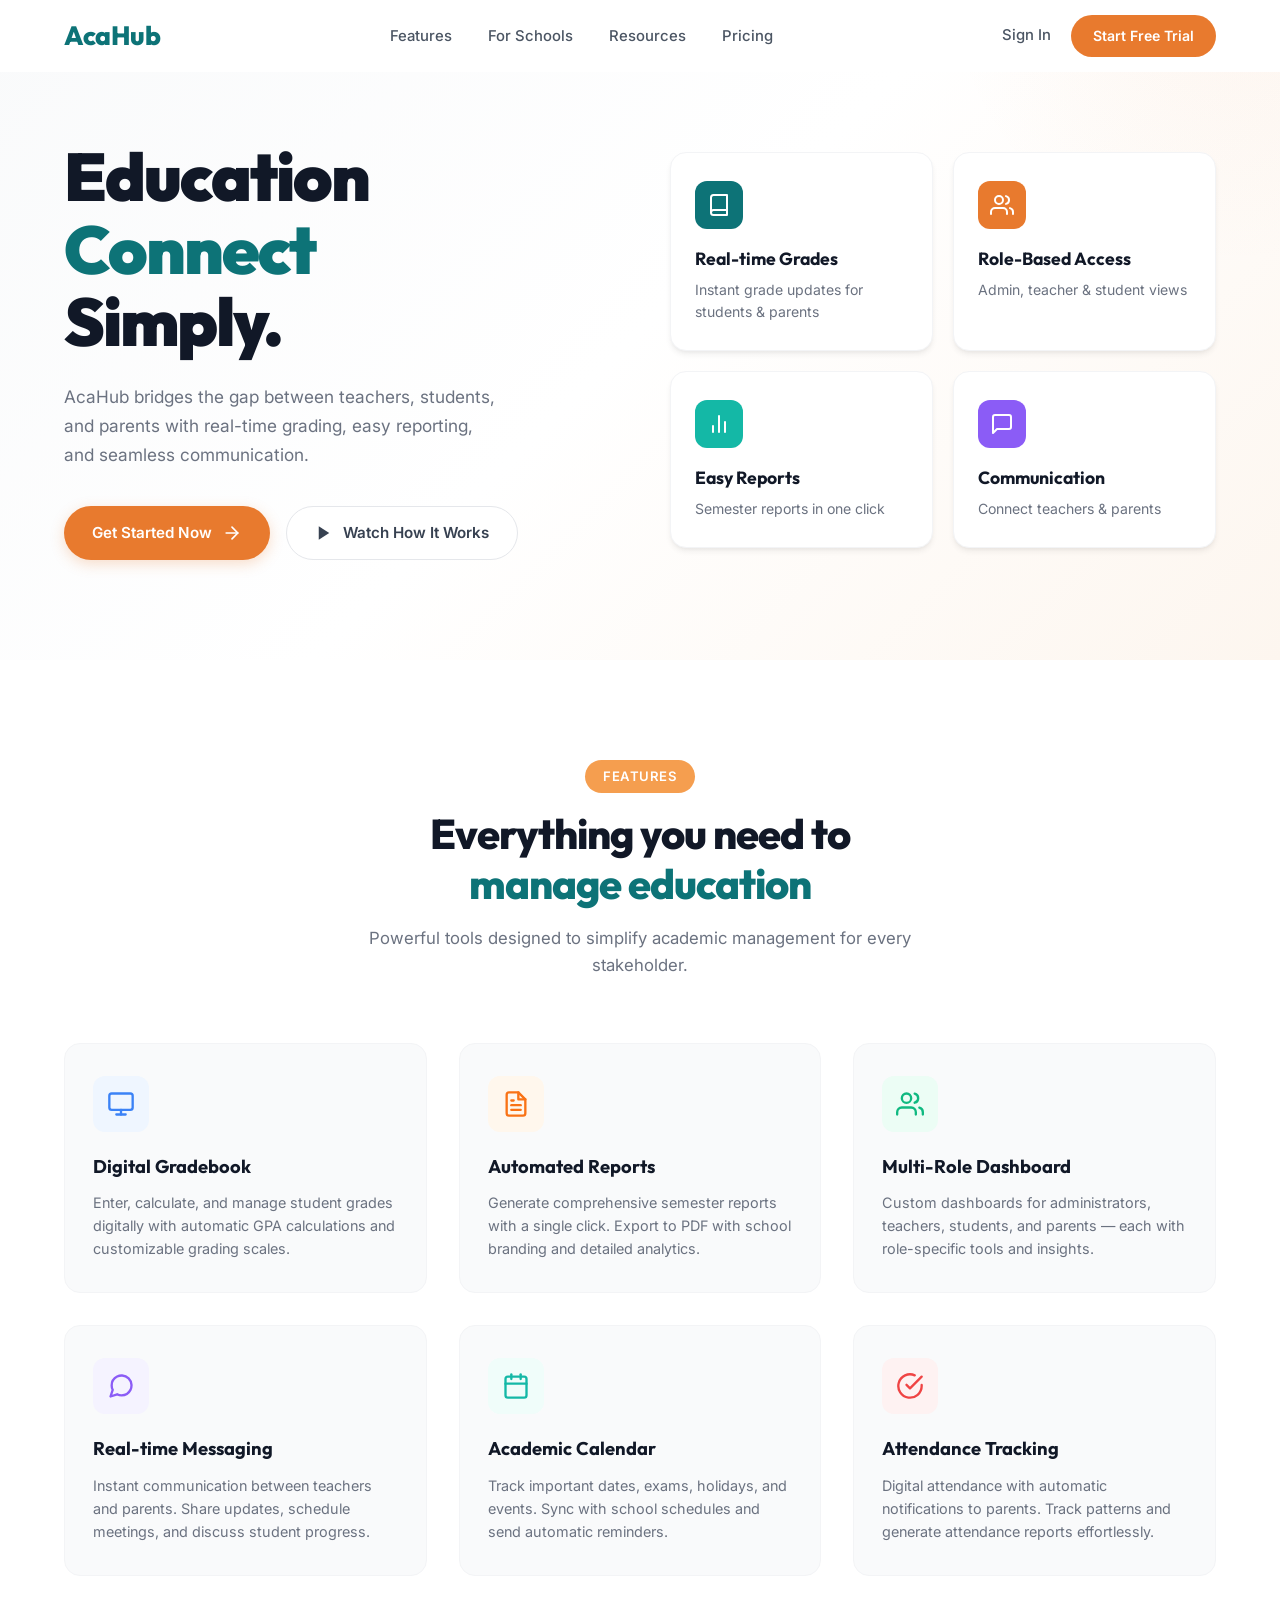
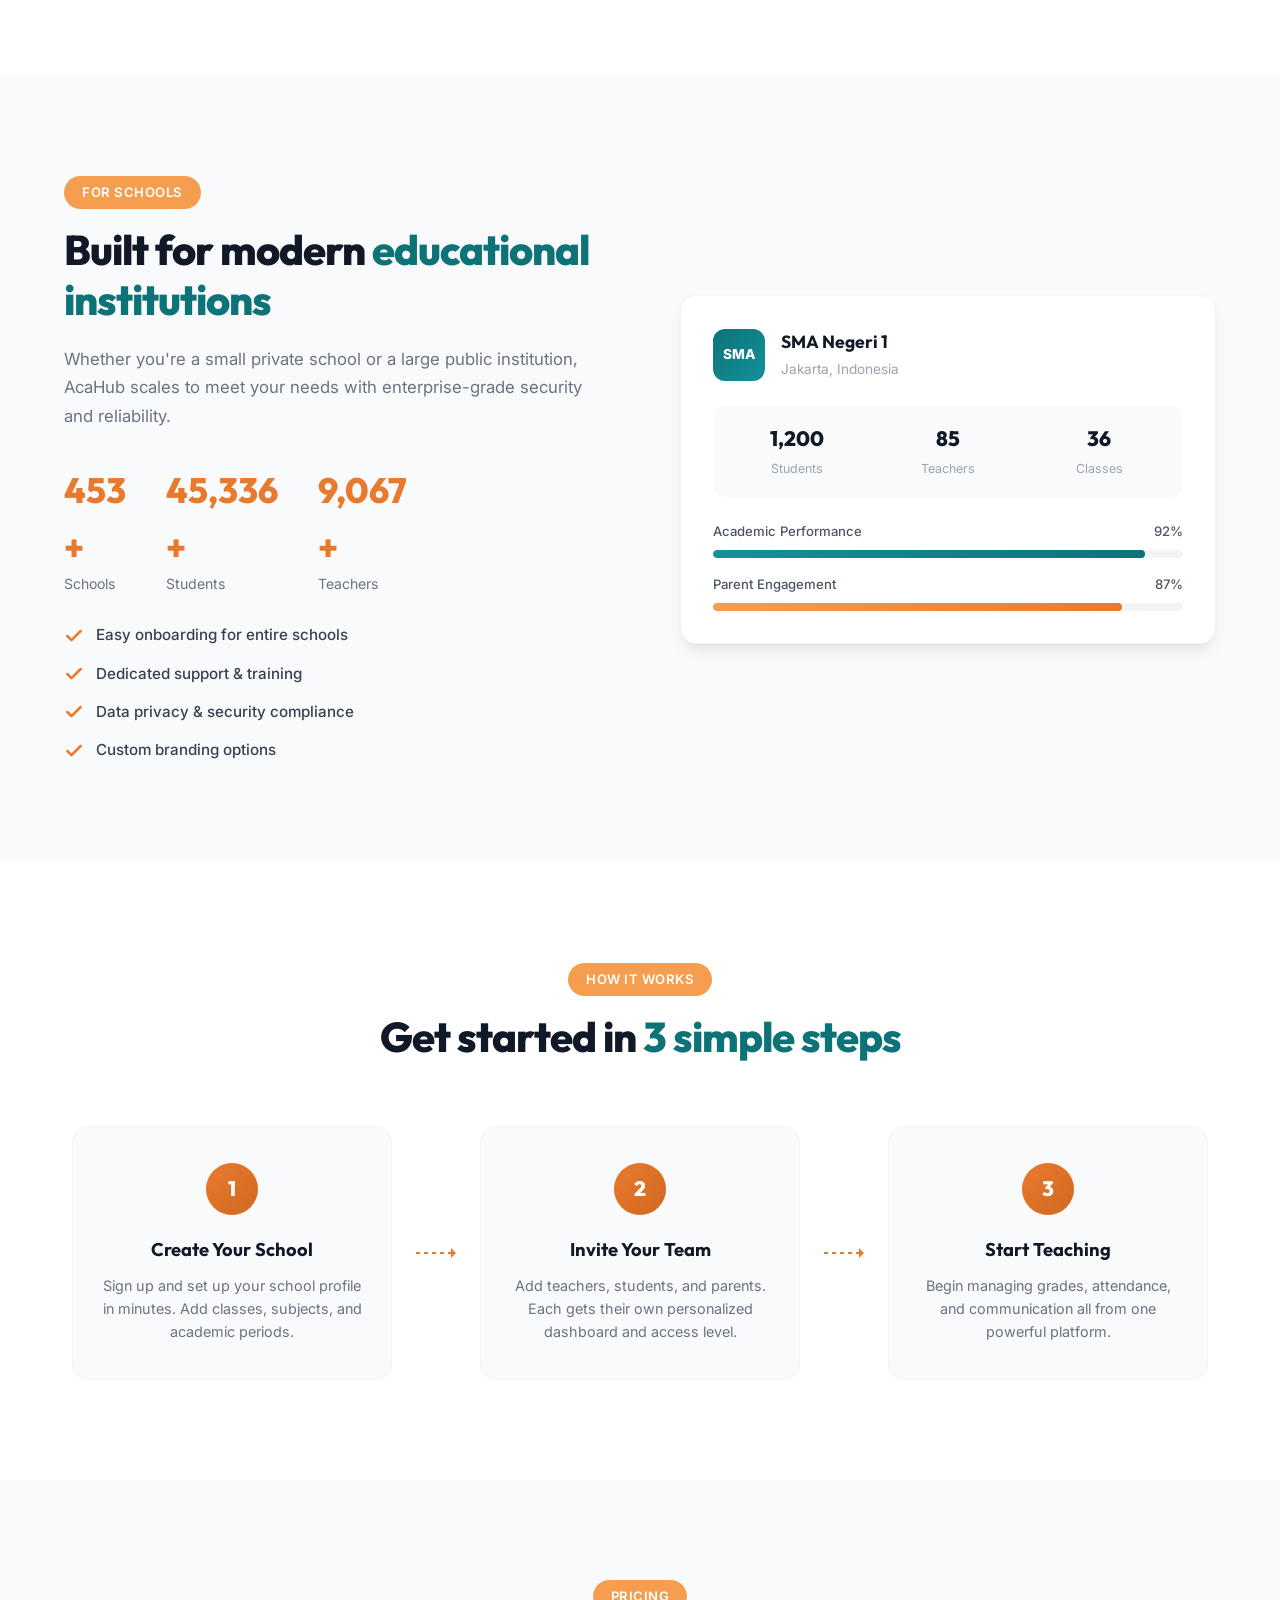
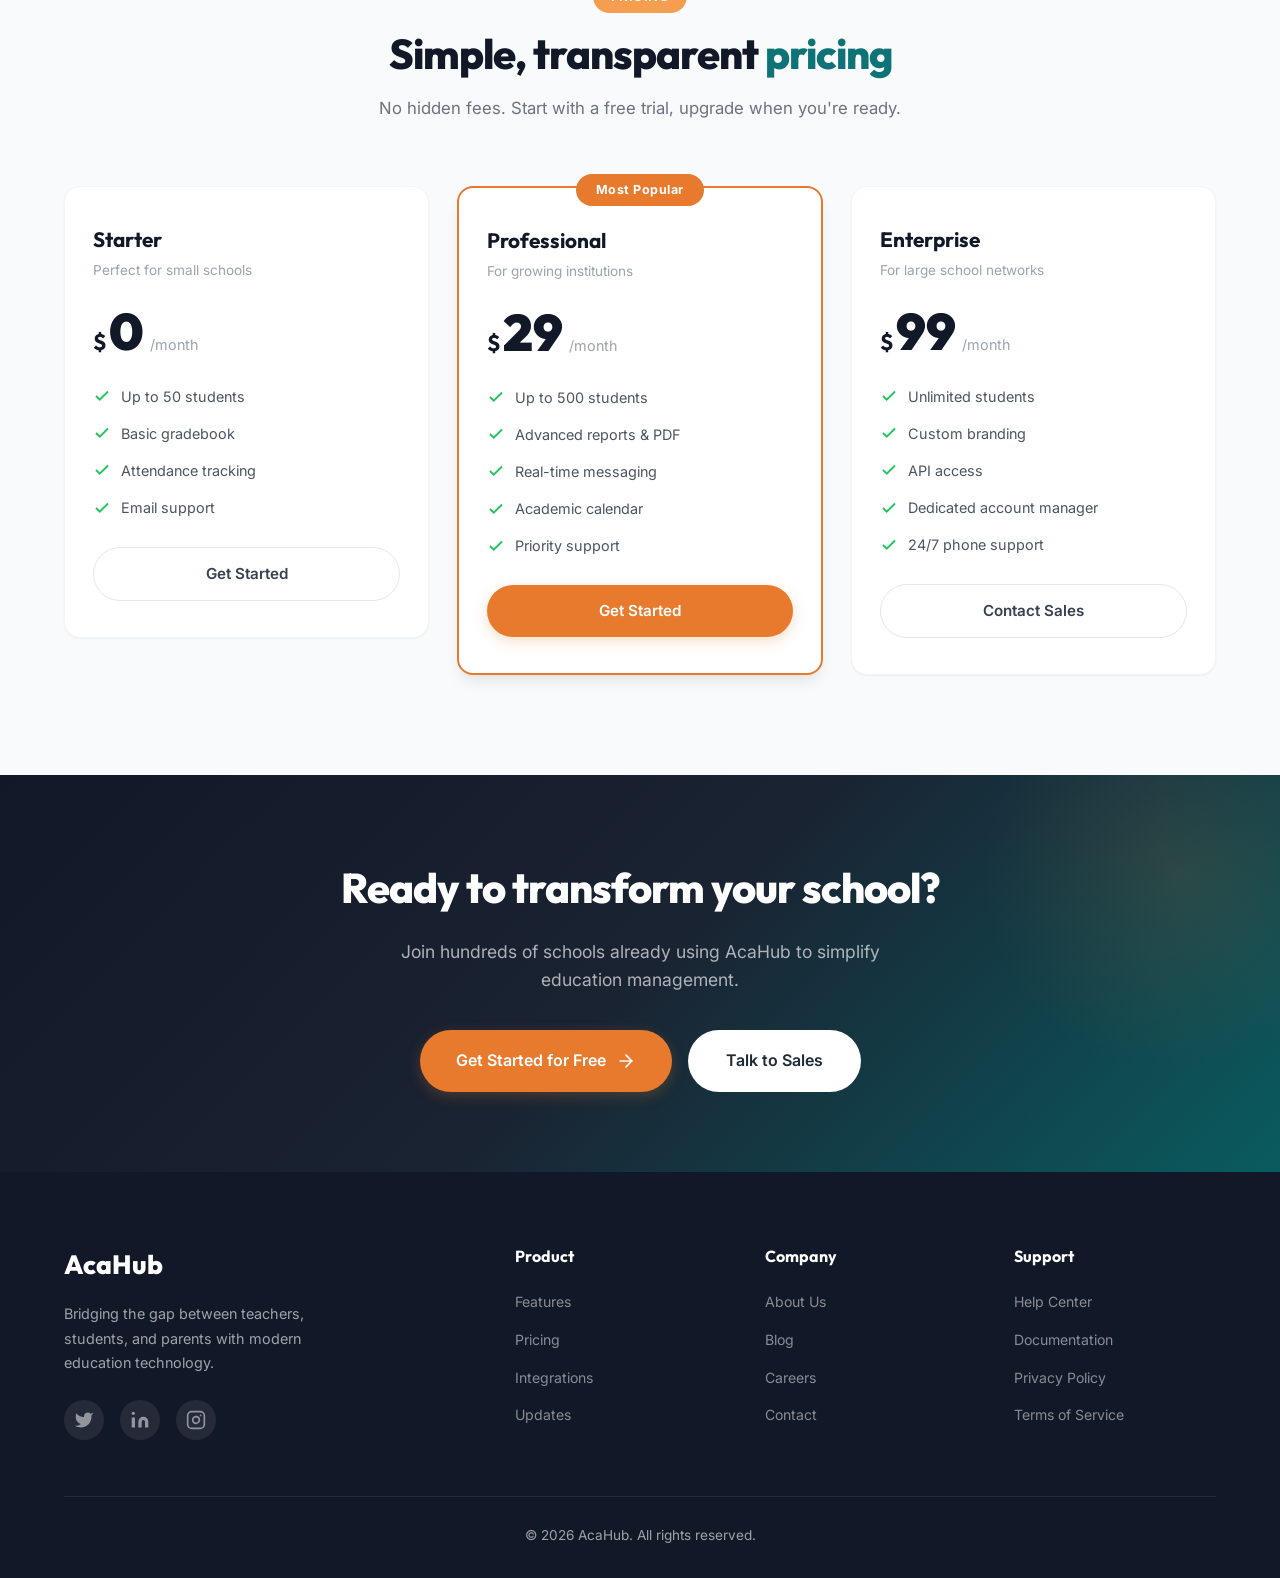
==== commit 71a0195f: "cumah ngubah dikit doang, jadi commitnya simple aja Update index.html" ====
--- a/index.html
+++ b/index.html
@@ -16,7 +16,6 @@
 </head>
 
 <body>
-    <!-- Navbar -->
     <nav class="navbar" id="navbar">
         <div class="nav-container">
             <a href="#" class="nav-logo">AcaHub</a>
@@ -38,7 +37,6 @@
         </div>
     </nav>
 
-    <!-- Hero Section -->
     <section class="hero" id="hero">
         <div class="hero-container">
             <div class="hero-content">
@@ -119,7 +117,6 @@
         </div>
     </section>
 
-    <!-- Features Section -->
     <section class="features" id="features">
         <div class="section-container">
             <div class="section-header fade-in">
@@ -214,7 +211,6 @@
         </div>
     </section>
 
-    <!-- For Schools Section -->
     <section class="schools" id="schools">
         <div class="section-container">
             <div class="schools-grid">
@@ -301,7 +297,6 @@
         </div>
     </section>
 
-    <!-- Resources / How It Works Section -->
     <section class="how-it-works" id="resources">
         <div class="section-container">
             <div class="section-header fade-in">
@@ -342,7 +337,6 @@
         </div>
     </section>
 
-    <!-- Pricing Section -->
     <section class="pricing" id="pricing">
         <div class="section-container">
             <div class="section-header fade-in">
@@ -496,7 +490,6 @@
         </div>
     </section>
 
-    <!-- CTA Section -->
     <section class="cta-section">
         <div class="section-container">
             <div class="cta-content fade-in">
@@ -517,7 +510,6 @@
         </div>
     </section>
 
-    <!-- Footer -->
     <footer class="footer">
         <div class="section-container">
             <div class="footer-grid">
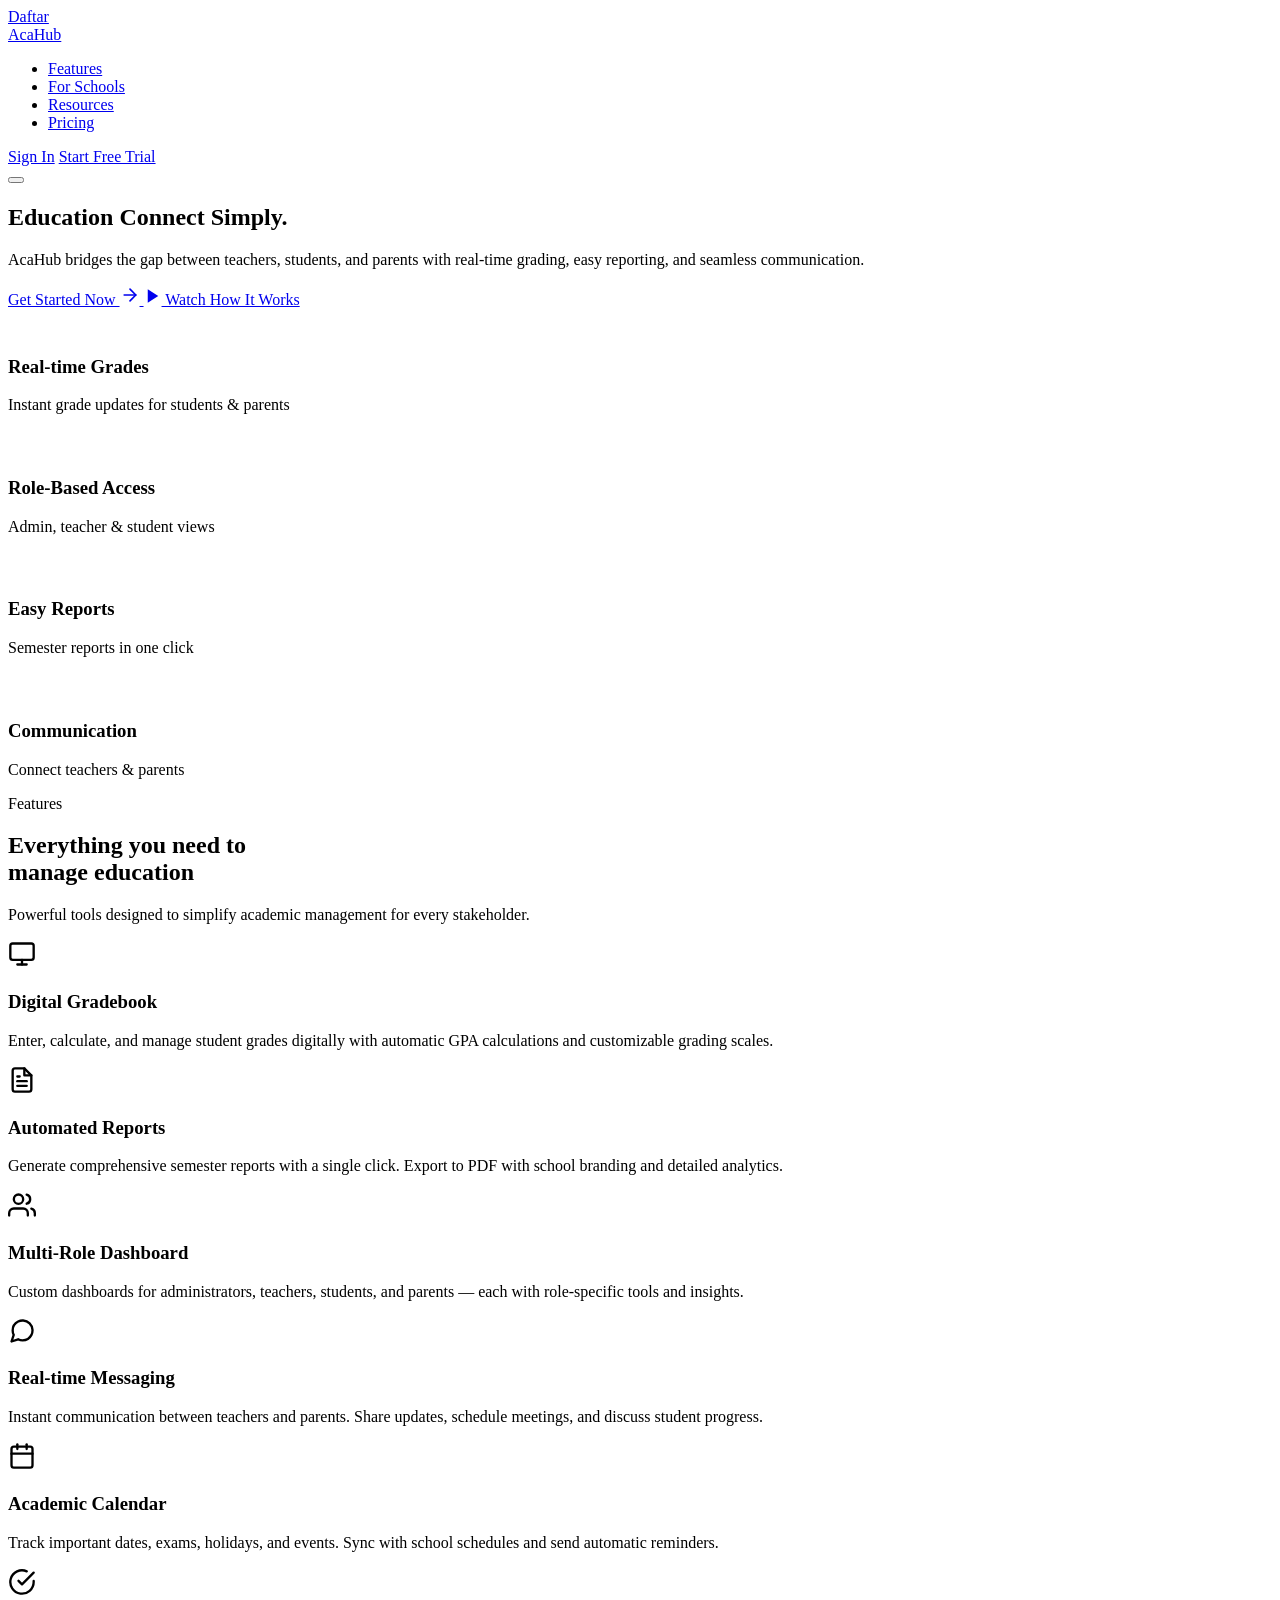
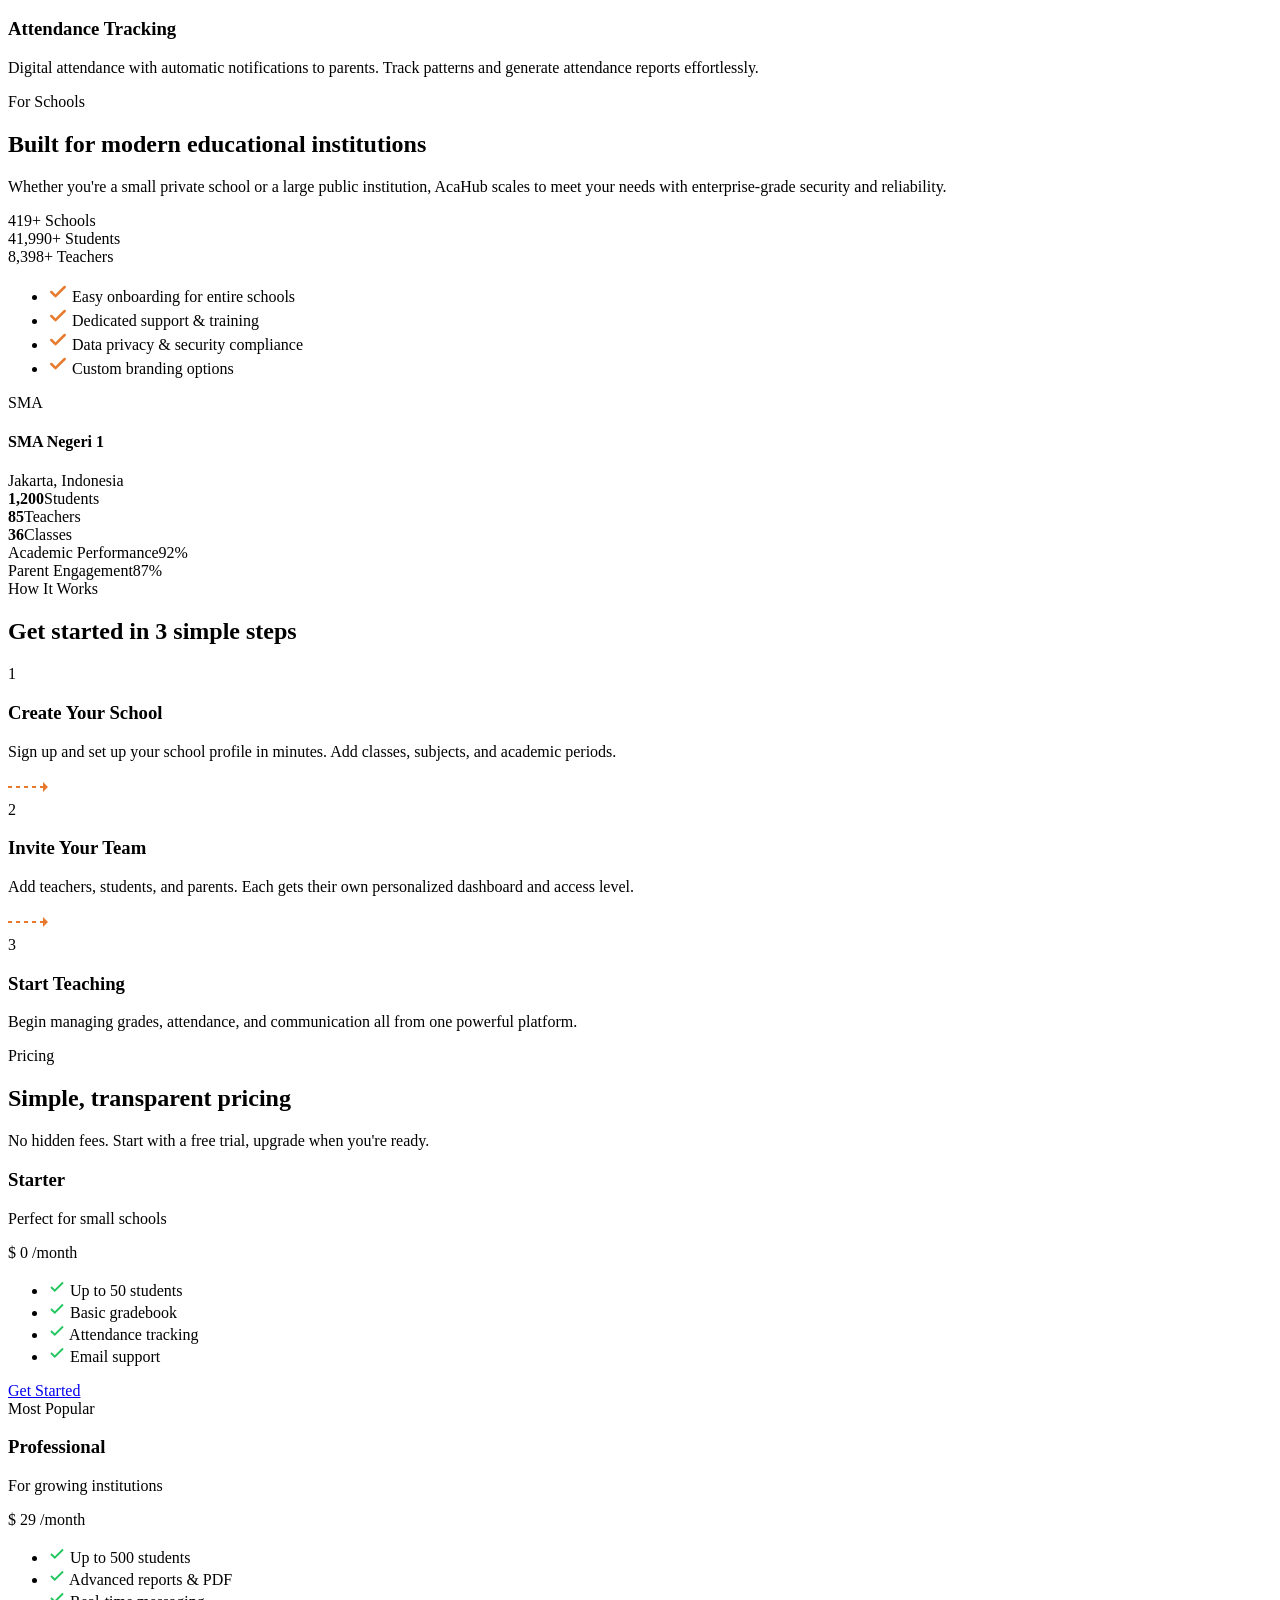
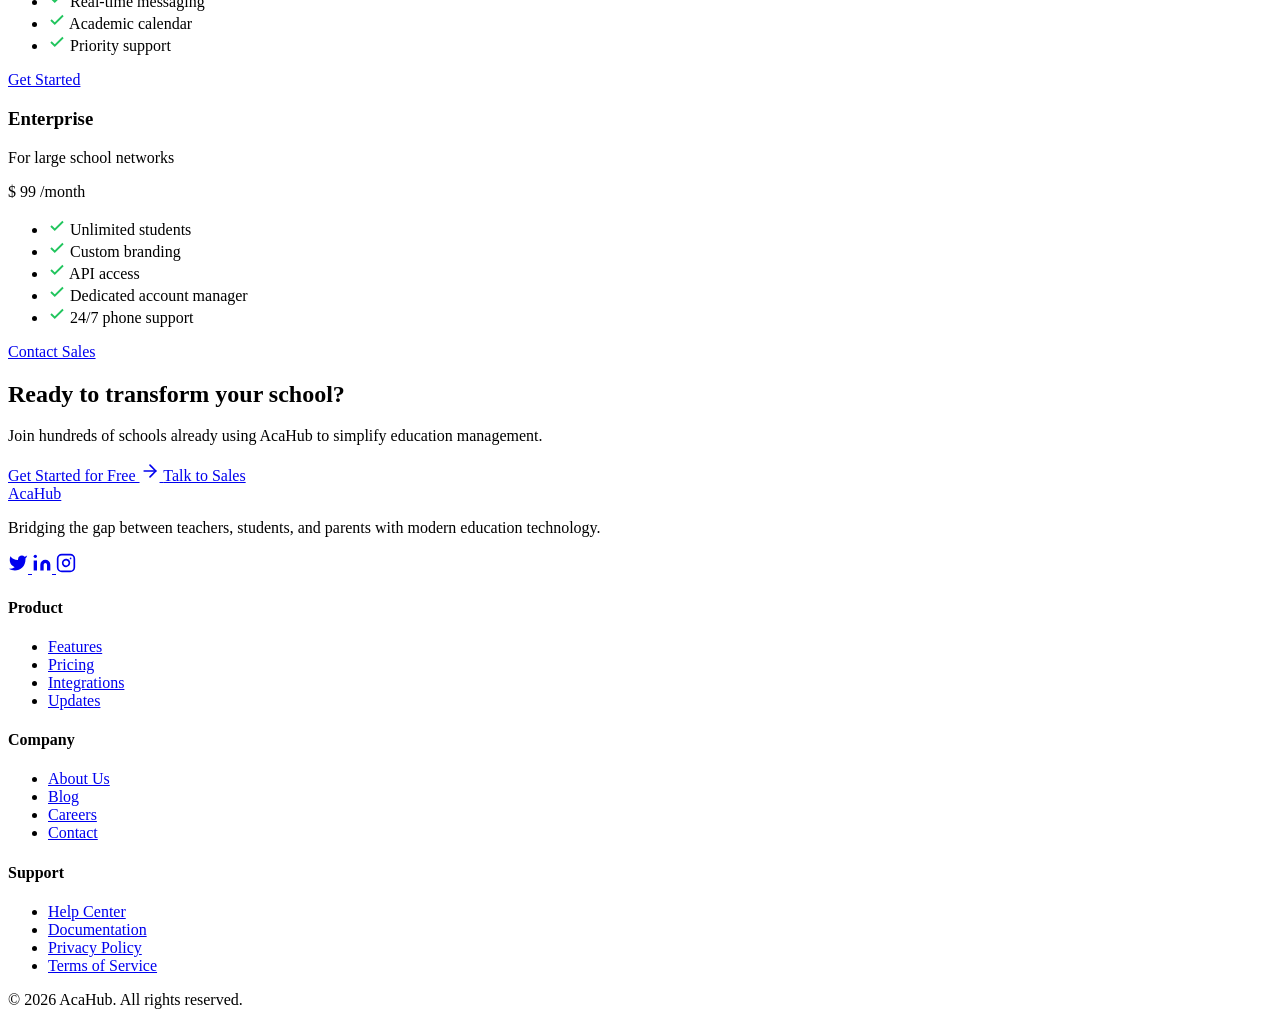
==== commit 4622d363: "kkk" ====
--- a/index.html
+++ b/index.html
@@ -13,6 +13,7 @@
         href="https://fonts.googleapis.com/css2?family=Inter:wght@400;500;600;700;800;900&family=Outfit:wght@400;500;600;700;800;900&display=swap"
         rel="stylesheet">
     <link rel="stylesheet" href="styles.css">
+    <a href="daftar.html">Daftar</a>
 </head>
 
 <body>
--- a/styles.css
+++ b/styles.css
@@ -1,1174 +1,134 @@
 /* ===========================
-   AcaHub — Design System & Styles
+   Auth Page (Login / Register)
    =========================== */
 
-/* ---------- Reset & Base ---------- */
-*, *::before, *::after {
-    margin: 0;
-    padding: 0;
-    box-sizing: border-box;
+.auth-section {
+    min-height: 100vh;
+    display: flex;
+    align-items: center;
+    justify-content: center;
+    padding: 120px 24px 80px;
+    background: linear-gradient(135deg, var(--gray-50) 0%, var(--white) 60%, #fdf6ef 100%);
 }
 
-:root {
-    /* Brand Colors */
-    --primary: #0d7377;
-    --primary-dark: #095c5f;
-    --primary-light: #14919b;
-    --accent: #e87a2e;
-    --accent-dark: #d06820;
-    --accent-light: #f59e4f;
-
-    /* Neutrals */
-    --white: #ffffff;
-    --gray-50: #f9fafb;
-    --gray-100: #f3f4f6;
-    --gray-200: #e5e7eb;
-    --gray-300: #d1d5db;
-    --gray-400: #9ca3af;
-    --gray-500: #6b7280;
-    --gray-600: #4b5563;
-    --gray-700: #374151;
-    --gray-800: #1f2937;
-    --gray-900: #111827;
-
-    /* Semantic Colors */
-    --blue: #3b82f6;
-    --blue-light: #eff6ff;
-    --orange: #f97316;
-    --orange-light: #fff7ed;
-    --green: #10b981;
-    --green-light: #ecfdf5;
-    --purple: #8b5cf6;
-    --purple-light: #f5f3ff;
-    --teal: #14b8a6;
-    --teal-light: #f0fdfa;
-    --red: #ef4444;
-    --red-light: #fef2f2;
-
-    /* Typography */
-    --font-primary: 'Outfit', sans-serif;
-    --font-body: 'Inter', sans-serif;
-
-    /* Spacing */
-    --section-padding: 100px 0;
-    --container-max: 1200px;
-
-    /* Shadows */
-    --shadow-sm: 0 1px 2px rgba(0, 0, 0, 0.05);
-    --shadow-md: 0 4px 6px -1px rgba(0, 0, 0, 0.07), 0 2px 4px -2px rgba(0, 0, 0, 0.05);
-    --shadow-lg: 0 10px 15px -3px rgba(0, 0, 0, 0.08), 0 4px 6px -4px rgba(0, 0, 0, 0.05);
-    --shadow-xl: 0 20px 25px -5px rgba(0, 0, 0, 0.08), 0 8px 10px -6px rgba(0, 0, 0, 0.04);
-
-    /* Border Radius */
-    --radius-sm: 8px;
-    --radius-md: 12px;
-    --radius-lg: 16px;
-    --radius-xl: 24px;
-    --radius-full: 50px;
-}
-
-html {
-    scroll-behavior: smooth;
-}
-
-body {
-    font-family: var(--font-body);
-    color: var(--gray-800);
+.auth-container {
+    width: 100%;
+    max-width: 460px;
     background: var(--white);
-    line-height: 1.6;
-    overflow-x: hidden;
-    -webkit-font-smoothing: antialiased;
-}
-
-a {
-    text-decoration: none;
-    color: inherit;
-}
-
-ul { list-style: none; }
-
-img { max-width: 100%; display: block; }
-
-.section-container {
-    max-width: var(--container-max);
-    margin: 0 auto;
-    padding: 0 24px;
-}
-
-/* ---------- Animations ---------- */
-.fade-in {
-    opacity: 0;
-    transform: translateY(30px);
-    transition: opacity 0.6s ease, transform 0.6s ease;
-}
-
-.fade-in.visible {
-    opacity: 1;
-    transform: translateY(0);
-}
-
-/* ---------- Navbar ---------- */
-.navbar {
-    position: fixed;
-    top: 0;
-    left: 0;
-    width: 100%;
-    z-index: 1000;
-    background: rgba(255, 255, 255, 0.95);
-    backdrop-filter: blur(12px);
-    -webkit-backdrop-filter: blur(12px);
-    transition: box-shadow 0.3s ease, background 0.3s ease;
-}
-
-.navbar.scrolled {
-    box-shadow: 0 1px 12px rgba(0, 0, 0, 0.08);
-}
-
-.nav-container {
-    max-width: var(--container-max);
-    margin: 0 auto;
-    padding: 0 24px;
-    display: flex;
-    align-items: center;
-    justify-content: space-between;
-    height: 72px;
-}
-
-.nav-logo {
-    font-family: var(--font-primary);
-    font-size: 1.65rem;
-    font-weight: 800;
-    color: var(--primary);
-    letter-spacing: -0.5px;
-}
-
-.nav-menu {
-    display: flex;
-    gap: 36px;
-}
-
-.nav-link {
-    font-size: 0.93rem;
-    font-weight: 500;
-    color: var(--gray-600);
-    transition: color 0.2s ease;
+    padding: 48px 40px;
+    border-radius: var(--radius-xl);
+    box-shadow: var(--shadow-xl);
+    border: 1px solid var(--gray-100);
     position: relative;
 }
 
-.nav-link::after {
-    content: '';
-    position: absolute;
-    bottom: -4px;
-    left: 0;
-    width: 0;
-    height: 2px;
-    background: var(--accent);
-    transition: width 0.25s ease;
-    border-radius: 2px;
+.auth-header {
+    text-align: center;
+    margin-bottom: 32px;
 }
 
-.nav-link:hover {
+.auth-header h2 {
+    font-family: var(--font-primary);
+    font-size: 2rem;
+    font-weight: 800;
     color: var(--gray-900);
 }
 
-.nav-link:hover::after {
-    width: 100%;
+.auth-header p {
+    margin-top: 8px;
+    font-size: 0.95rem;
+    color: var(--gray-500);
 }
 
-.nav-actions {
+/* Form */
+.auth-form {
     display: flex;
-    align-items: center;
+    flex-direction: column;
     gap: 20px;
 }
 
-.nav-signin {
-    font-size: 0.93rem;
-    font-weight: 500;
-    color: var(--gray-600);
-    transition: color 0.2s;
+.form-group {
+    display: flex;
+    flex-direction: column;
 }
 
-.nav-signin:hover {
-    color: var(--gray-900);
+.form-group label {
+    font-size: 0.85rem;
+    font-weight: 600;
+    color: var(--gray-700);
+    margin-bottom: 6px;
 }
 
-.nav-cta-btn {
-    display: inline-flex;
-    align-items: center;
-    padding: 10px 22px;
+.form-group input {
+    padding: 14px 16px;
+    border-radius: var(--radius-md);
+    border: 1.5px solid var(--gray-200);
+    font-size: 0.95rem;
+    transition: all 0.2s ease;
+    outline: none;
+}
+
+.form-group input:focus {
+    border-color: var(--accent);
+    box-shadow: 0 0 0 3px rgba(232, 122, 46, 0.15);
+}
+
+.form-group input::placeholder {
+    color: var(--gray-400);
+}
+
+/* Auth Button */
+.auth-btn {
+    margin-top: 10px;
+    padding: 15px;
     border-radius: var(--radius-full);
     background: var(--accent);
     color: var(--white);
-    font-size: 0.88rem;
-    font-weight: 600;
-    transition: background 0.2s ease, transform 0.15s ease, box-shadow 0.2s ease;
-}
-
-.nav-cta-btn:hover {
-    background: var(--accent-dark);
-    transform: translateY(-1px);
-    box-shadow: 0 4px 12px rgba(232, 122, 46, 0.3);
-}
-
-/* Hamburger */
-.hamburger {
-    display: none;
-    flex-direction: column;
-    gap: 5px;
-    cursor: pointer;
-    background: none;
-    border: none;
-    padding: 4px;
-}
-
-.hamburger span {
-    width: 24px;
-    height: 2.5px;
-    background: var(--gray-700);
-    border-radius: 4px;
-    transition: all 0.3s ease;
-}
-
-.hamburger.active span:nth-child(1) {
-    transform: rotate(45deg) translate(5px, 5px);
-}
-
-.hamburger.active span:nth-child(2) {
-    opacity: 0;
-}
-
-.hamburger.active span:nth-child(3) {
-    transform: rotate(-45deg) translate(5px, -5px);
-}
-
-/* ---------- Hero ---------- */
-.hero {
-    padding: 140px 0 100px;
-    background: linear-gradient(135deg, var(--gray-50) 0%, var(--white) 50%, #fdf6ef 100%);
-    position: relative;
-    overflow: hidden;
-}
-
-.hero::before {
-    content: '';
-    position: absolute;
-    top: -50%;
-    right: -20%;
-    width: 600px;
-    height: 600px;
-    background: radial-gradient(circle, rgba(232, 122, 46, 0.05) 0%, transparent 70%);
-    border-radius: 50%;
-}
-
-.hero-container {
-    max-width: var(--container-max);
-    margin: 0 auto;
-    padding: 0 24px;
-    display: grid;
-    grid-template-columns: 1fr 1fr;
-    gap: 60px;
-    align-items: center;
-}
-
-.hero-title {
-    font-family: var(--font-primary);
-    font-size: 4.2rem;
-    font-weight: 900;
-    line-height: 1.08;
-    color: var(--gray-900);
-    letter-spacing: -2px;
-}
-
-.hero-title-line {
-    display: block;
-}
-
-.hero-title-accent {
-    color: var(--primary);
-}
-
-.hero-description {
-    margin-top: 24px;
-    font-size: 1.08rem;
-    color: var(--gray-500);
-    line-height: 1.7;
-    max-width: 440px;
-}
-
-.hero-buttons {
-    margin-top: 36px;
-    display: flex;
-    gap: 16px;
-    flex-wrap: wrap;
-}
-
-/* Buttons */
-.btn {
-    display: inline-flex;
-    align-items: center;
-    gap: 10px;
-    font-family: var(--font-body);
     font-weight: 600;
     font-size: 0.95rem;
-    border-radius: var(--radius-full);
-    padding: 14px 28px;
+    border: none;
     cursor: pointer;
     transition: all 0.25s ease;
-    border: none;
-    outline: none;
-}
-
-.btn-primary {
-    background: var(--accent);
-    color: var(--white);
     box-shadow: 0 4px 14px rgba(232, 122, 46, 0.25);
 }
 
-.btn-primary:hover {
+.auth-btn:hover {
     background: var(--accent-dark);
     transform: translateY(-2px);
     box-shadow: 0 6px 20px rgba(232, 122, 46, 0.35);
 }
 
-.btn-secondary {
-    background: var(--white);
-    color: var(--gray-700);
-    border: 1.5px solid var(--gray-200);
-}
-
-.btn-secondary:hover {
-    border-color: var(--gray-300);
-    background: var(--gray-50);
-    transform: translateY(-2px);
-}
-
-.btn-lg {
-    padding: 16px 36px;
-    font-size: 1rem;
-}
-
-.btn-white {
-    background: var(--white);
-    color: var(--gray-800);
-    border: 2px solid rgba(255,255,255,0.3);
-}
-
-.btn-white:hover {
-    background: var(--gray-50);
-    transform: translateY(-2px);
-}
-
-.btn-outline-pricing {
-    width: 100%;
-    justify-content: center;
-    background: var(--white);
-    color: var(--gray-700);
-    border: 1.5px solid var(--gray-200);
-    padding: 14px 28px;
-    border-radius: var(--radius-full);
-}
-
-.btn-outline-pricing:hover {
-    border-color: var(--accent);
-    color: var(--accent);
-    transform: translateY(-2px);
-}
-
-.btn-primary-pricing {
-    width: 100%;
-    justify-content: center;
-    background: var(--accent);
-    color: var(--white);
-    padding: 14px 28px;
-    border-radius: var(--radius-full);
-    box-shadow: 0 4px 14px rgba(232, 122, 46, 0.25);
-}
-
-.btn-primary-pricing:hover {
-    background: var(--accent-dark);
-    transform: translateY(-2px);
-    box-shadow: 0 6px 20px rgba(232, 122, 46, 0.35);
-}
-
-/* Hero Cards */
-.hero-cards {
-    display: grid;
-    grid-template-columns: 1fr 1fr;
-    gap: 20px;
-}
-
-.feature-card {
-    background: var(--white);
-    border-radius: var(--radius-lg);
-    padding: 28px 24px;
-    box-shadow: var(--shadow-md);
-    transition: transform 0.3s ease, box-shadow 0.3s ease;
-    border: 1px solid var(--gray-100);
-}
-
-.feature-card:hover {
-    transform: translateY(-6px);
-    box-shadow: var(--shadow-xl);
-}
-
-.card-icon {
-    width: 48px;
-    height: 48px;
-    border-radius: var(--radius-md);
-    display: flex;
-    align-items: center;
-    justify-content: center;
-    margin-bottom: 16px;
-}
-
-.card-icon-blue { background: var(--primary); }
-.card-icon-orange { background: var(--accent); }
-.card-icon-teal { background: var(--teal); }
-.card-icon-purple { background: var(--purple); }
-
-.card-title {
-    font-family: var(--font-primary);
-    font-size: 1.1rem;
-    font-weight: 700;
-    color: var(--gray-900);
-    margin-bottom: 6px;
-}
-
-.card-desc {
-    font-size: 0.88rem;
-    color: var(--gray-500);
-    line-height: 1.5;
-}
-
-/* Stagger animation delays */
-.card-1 { transition-delay: 0.1s; }
-.card-2 { transition-delay: 0.2s; }
-.card-3 { transition-delay: 0.3s; }
-.card-4 { transition-delay: 0.4s; }
-
-/* ---------- Sections Common ---------- */
-.section-header {
-    text-align: center;
-    margin-bottom: 64px;
-}
-
-.section-badge {
-    display: inline-block;
-    padding: 6px 18px;
-    border-radius: var(--radius-full);
-    background: var(--accent-light);
-    color: var(--white);
-    font-size: 0.82rem;
-    font-weight: 600;
-    letter-spacing: 0.5px;
-    text-transform: uppercase;
-    margin-bottom: 16px;
-}
-
-.section-title {
-    font-family: var(--font-primary);
-    font-size: 2.6rem;
-    font-weight: 800;
-    color: var(--gray-900);
-    line-height: 1.2;
-    letter-spacing: -1px;
-}
-
-.text-accent {
-    color: var(--primary);
-}
-
-.section-subtitle {
-    margin-top: 16px;
-    font-size: 1.05rem;
-    color: var(--gray-500);
-    max-width: 560px;
-    margin-left: auto;
-    margin-right: auto;
-}
-
-/* ---------- Features Section ---------- */
-.features {
-    padding: var(--section-padding);
-    background: var(--white);
-}
-
-.features-grid {
-    display: grid;
-    grid-template-columns: repeat(3, 1fr);
-    gap: 32px;
-}
-
-.feature-item {
-    padding: 32px 28px;
-    border-radius: var(--radius-lg);
-    background: var(--gray-50);
-    border: 1px solid var(--gray-100);
-    transition: transform 0.3s ease, box-shadow 0.3s ease, border-color 0.3s ease;
-}
-
-.feature-item:hover {
-    transform: translateY(-4px);
-    box-shadow: var(--shadow-lg);
-    border-color: var(--gray-200);
-}
-
-.feature-item-icon {
-    width: 56px;
-    height: 56px;
-    border-radius: var(--radius-md);
-    display: flex;
-    align-items: center;
-    justify-content: center;
-    margin-bottom: 20px;
-}
-
-.fi-blue { background: var(--blue-light); color: var(--blue); }
-.fi-orange { background: var(--orange-light); color: var(--orange); }
-.fi-green { background: var(--green-light); color: var(--green); }
-.fi-purple { background: var(--purple-light); color: var(--purple); }
-.fi-teal { background: var(--teal-light); color: var(--teal); }
-.fi-red { background: var(--red-light); color: var(--red); }
-
-.feature-item h3 {
-    font-family: var(--font-primary);
-    font-size: 1.15rem;
-    font-weight: 700;
-    color: var(--gray-900);
-    margin-bottom: 10px;
-}
-
-.feature-item p {
-    font-size: 0.9rem;
-    color: var(--gray-500);
-    line-height: 1.6;
-}
-
-/* ---------- For Schools ---------- */
-.schools {
-    padding: var(--section-padding);
-    background: var(--gray-50);
-}
-
-.schools-grid {
-    display: grid;
-    grid-template-columns: 1fr 1fr;
-    gap: 80px;
-    align-items: center;
-}
-
-.schools-description {
-    margin-top: 20px;
-    font-size: 1.05rem;
-    color: var(--gray-500);
-    line-height: 1.7;
-}
-
-.schools-stats {
-    display: flex;
-    gap: 40px;
-    margin-top: 32px;
-}
-
-.stat-item {
-    display: flex;
-    flex-direction: column;
-}
-
-.stat-number {
-    font-family: var(--font-primary);
-    font-size: 2.2rem;
-    font-weight: 800;
-    color: var(--accent);
-}
-
-.stat-suffix {
-    font-family: var(--font-primary);
-    font-size: 2.2rem;
-    font-weight: 800;
-    color: var(--accent);
-}
-
-.stat-label {
-    font-size: 0.88rem;
-    color: var(--gray-500);
-    margin-top: -2px;
-}
-
-.schools-checklist {
-    margin-top: 28px;
-    display: flex;
-    flex-direction: column;
-    gap: 14px;
-}
-
-.schools-checklist li {
+/* Divider */
+.auth-divider {
+    margin: 28px 0;
     display: flex;
     align-items: center;
     gap: 12px;
-    font-size: 0.95rem;
-    color: var(--gray-700);
-    font-weight: 500;
+    color: var(--gray-400);
+    font-size: 0.85rem;
 }
 
-/* School Card Visual */
-.schools-card {
-    background: var(--white);
-    border-radius: var(--radius-lg);
-    padding: 32px;
-    box-shadow: var(--shadow-lg);
-    border: 1px solid var(--gray-100);
+.auth-divider::before,
+.auth-divider::after {
+    content: '';
+    flex: 1;
+    height: 1px;
+    background: var(--gray-200);
 }
 
-.schools-card-header {
-    display: flex;
-    align-items: center;
-    gap: 16px;
-    margin-bottom: 24px;
+/* Bottom Link */
+.auth-footer {
+    text-align: center;
+    font-size: 0.9rem;
+    color: var(--gray-500);
 }
 
-.schools-avatar {
-    width: 52px;
-    height: 52px;
-    border-radius: var(--radius-md);
-    display: flex;
-    align-items: center;
-    justify-content: center;
-    font-weight: 800;
-    font-size: 0.85rem;
-    color: var(--white);
-}
-
-.schools-avatar-1 {
-    background: linear-gradient(135deg, var(--primary), var(--primary-light));
-}
-
-.schools-card-header h4 {
-    font-family: var(--font-primary);
-    font-size: 1.1rem;
-    font-weight: 700;
-    color: var(--gray-900);
-}
-
-.schools-card-header span {
-    font-size: 0.85rem;
-    color: var(--gray-400);
-}
-
-.schools-card-stats {
-    display: grid;
-    grid-template-columns: repeat(3, 1fr);
-    gap: 16px;
-    margin-bottom: 24px;
-    text-align: center;
-    background: var(--gray-50);
-    border-radius: var(--radius-md);
-    padding: 16px;
-}
-
-.schools-card-stats div strong {
-    display: block;
-    font-family: var(--font-primary);
-    font-size: 1.3rem;
-    font-weight: 800;
-    color: var(--gray-900);
-}
-
-.schools-card-stats div span {
-    font-size: 0.78rem;
-    color: var(--gray-400);
-}
-
-.schools-card-bar {
-    margin-top: 16px;
-}
-
-.bar-label {
-    display: flex;
-    justify-content: space-between;
-    font-size: 0.82rem;
-    font-weight: 500;
-    color: var(--gray-600);
-    margin-bottom: 8px;
-}
-
-.bar-track {
-    width: 100%;
-    height: 8px;
-    background: var(--gray-100);
-    border-radius: 100px;
-    overflow: hidden;
-}
-
-.bar-fill {
-    height: 100%;
-    background: linear-gradient(90deg, var(--primary-light), var(--primary));
-    border-radius: 100px;
-    transition: width 1.5s ease;
-    width: 0%;
-}
-
-.bar-fill-orange {
-    background: linear-gradient(90deg, var(--accent-light), var(--accent));
-}
-
-/* ---------- How It Works ---------- */
-.how-it-works {
-    padding: var(--section-padding);
-    background: var(--white);
-}
-
-.steps-grid {
-    display: flex;
-    align-items: center;
-    justify-content: center;
-    gap: 24px;
-}
-
-.step-item {
-    text-align: center;
-    padding: 36px 28px;
-    background: var(--gray-50);
-    border-radius: var(--radius-lg);
-    border: 1px solid var(--gray-100);
-    flex: 1;
-    max-width: 320px;
-    transition: transform 0.3s ease, box-shadow 0.3s ease;
-}
-
-.step-item:hover {
-    transform: translateY(-4px);
-    box-shadow: var(--shadow-lg);
-}
-
-.step-number {
-    width: 52px;
-    height: 52px;
-    border-radius: 50%;
-    background: linear-gradient(135deg, var(--accent), var(--accent-dark));
-    color: var(--white);
-    font-family: var(--font-primary);
-    font-size: 1.3rem;
-    font-weight: 800;
-    display: flex;
-    align-items: center;
-    justify-content: center;
-    margin: 0 auto 20px;
-}
-
-.step-item h3 {
-    font-family: var(--font-primary);
-    font-size: 1.15rem;
-    font-weight: 700;
-    color: var(--gray-900);
-    margin-bottom: 10px;
-}
-
-.step-item p {
-    font-size: 0.9rem;
-    color: var(--gray-500);
-    line-height: 1.6;
-}
-
-.step-connector {
-    display: flex;
-    align-items: center;
-    flex-shrink: 0;
-}
-
-/* ---------- Pricing ---------- */
-.pricing {
-    padding: var(--section-padding);
-    background: var(--gray-50);
-}
-
-.pricing-grid {
-    display: grid;
-    grid-template-columns: repeat(3, 1fr);
-    gap: 28px;
-    align-items: start;
-}
-
-.pricing-card {
-    background: var(--white);
-    border-radius: var(--radius-lg);
-    padding: 36px 28px;
-    border: 1px solid var(--gray-100);
-    box-shadow: var(--shadow-sm);
-    transition: transform 0.3s ease, box-shadow 0.3s ease;
-    position: relative;
-}
-
-.pricing-card:hover {
-    transform: translateY(-4px);
-    box-shadow: var(--shadow-lg);
-}
-
-.pricing-card-popular {
-    border: 2px solid var(--accent);
-    box-shadow: var(--shadow-lg);
-    transform: scale(1.03);
-}
-
-.pricing-card-popular:hover {
-    transform: scale(1.03) translateY(-4px);
-    box-shadow: var(--shadow-xl);
-}
-
-.pricing-popular-badge {
-    position: absolute;
-    top: -14px;
-    left: 50%;
-    transform: translateX(-50%);
-    background: var(--accent);
-    color: var(--white);
-    font-size: 0.78rem;
-    font-weight: 700;
-    padding: 6px 20px;
-    border-radius: var(--radius-full);
-    letter-spacing: 0.5px;
-}
-
-.pricing-card-header h3 {
-    font-family: var(--font-primary);
-    font-size: 1.3rem;
-    font-weight: 700;
-    color: var(--gray-900);
-}
-
-.pricing-tagline {
-    font-size: 0.85rem;
-    color: var(--gray-400);
-    margin-top: 4px;
-}
-
-.pricing-price {
-    margin: 24px 0;
-    display: flex;
-    align-items: baseline;
-    gap: 2px;
-}
-
-.price-currency {
-    font-family: var(--font-primary);
-    font-size: 1.4rem;
-    font-weight: 700;
-    color: var(--gray-900);
-}
-
-.price-amount {
-    font-family: var(--font-primary);
-    font-size: 3.2rem;
-    font-weight: 900;
-    color: var(--gray-900);
-    line-height: 1;
-}
-
-.price-period {
-    font-size: 0.9rem;
-    color: var(--gray-400);
-    margin-left: 4px;
-}
-
-.pricing-features {
-    display: flex;
-    flex-direction: column;
-    gap: 14px;
-    margin-bottom: 28px;
-}
-
-.pricing-features li {
-    display: flex;
-    align-items: center;
-    gap: 10px;
-    font-size: 0.9rem;
-    color: var(--gray-600);
-}
-
-/* ---------- CTA Section ---------- */
-.cta-section {
-    padding: 80px 0;
-    background: linear-gradient(135deg, var(--gray-900) 0%, #1a2332 50%, var(--primary-dark) 100%);
-    position: relative;
-    overflow: hidden;
-}
-
-.cta-section::before {
-    content: '';
-    position: absolute;
-    top: -100px;
-    right: -100px;
-    width: 400px;
-    height: 400px;
-    background: radial-gradient(circle, rgba(232, 122, 46, 0.12) 0%, transparent 70%);
-    border-radius: 50%;
-}
-
-.cta-content {
-    text-align: center;
-    position: relative;
-    z-index: 1;
-}
-
-.cta-content h2 {
-    font-family: var(--font-primary);
-    font-size: 2.6rem;
-    font-weight: 800;
-    color: var(--white);
-    letter-spacing: -1px;
-}
-
-.cta-content p {
-    margin-top: 16px;
-    font-size: 1.1rem;
-    color: rgba(255, 255, 255, 0.65);
-    max-width: 500px;
-    margin-left: auto;
-    margin-right: auto;
-}
-
-.cta-buttons {
-    margin-top: 36px;
-    display: flex;
-    justify-content: center;
-    gap: 16px;
-    flex-wrap: wrap;
-}
-
-/* ---------- Footer ---------- */
-.footer {
-    padding: 72px 0 32px;
-    background: var(--gray-900);
-    color: rgba(255, 255, 255, 0.6);
-}
-
-.footer-grid {
-    display: grid;
-    grid-template-columns: 2fr 1fr 1fr 1fr;
-    gap: 48px;
-}
-
-.footer-logo {
-    font-family: var(--font-primary);
-    font-size: 1.65rem;
-    font-weight: 800;
-    color: var(--white);
-    display: inline-block;
-    margin-bottom: 16px;
-}
-
-.footer-brand p {
-    font-size: 0.9rem;
-    line-height: 1.7;
-    max-width: 300px;
-}
-
-.footer-social {
-    display: flex;
-    gap: 16px;
-    margin-top: 24px;
-}
-
-.footer-social a {
-    width: 40px;
-    height: 40px;
-    border-radius: 50%;
-    background: rgba(255, 255, 255, 0.08);
-    display: flex;
-    align-items: center;
-    justify-content: center;
-    color: rgba(255, 255, 255, 0.5);
-    transition: background 0.2s, color 0.2s;
-}
-
-.footer-social a:hover {
-    background: var(--accent);
-    color: var(--white);
-}
-
-.footer-links h4 {
-    font-family: var(--font-primary);
-    font-size: 1rem;
-    font-weight: 700;
-    color: var(--white);
-    margin-bottom: 20px;
-}
-
-.footer-links ul {
-    display: flex;
-    flex-direction: column;
-    gap: 12px;
-}
-
-.footer-links a {
-    font-size: 0.88rem;
-    color: rgba(255, 255, 255, 0.5);
+.auth-footer a {
+    color: var(--accent);
+    font-weight: 600;
     transition: color 0.2s;
 }
 
-.footer-links a:hover {
-    color: var(--accent);
-}
-
-.footer-bottom {
-    margin-top: 56px;
-    padding-top: 28px;
-    border-top: 1px solid rgba(255, 255, 255, 0.08);
-    text-align: center;
-    font-size: 0.85rem;
-}
-
-/* ---------- Responsive ---------- */
-@media (max-width: 1024px) {
-    .hero-title {
-        font-size: 3.2rem;
-    }
-
-    .features-grid {
-        grid-template-columns: repeat(2, 1fr);
-    }
-
-    .schools-grid {
-        grid-template-columns: 1fr;
-        gap: 48px;
-    }
-
-    .footer-grid {
-        grid-template-columns: 1fr 1fr;
-        gap: 36px;
-    }
-}
-
-@media (max-width: 768px) {
-    :root {
-        --section-padding: 72px 0;
-    }
-
-    .nav-menu, .nav-actions {
-        display: none;
-    }
-
-    .nav-menu.active {
-        display: flex;
-        flex-direction: column;
-        position: absolute;
-        top: 72px;
-        left: 0;
-        right: 0;
-        background: var(--white);
-        padding: 24px;
-        gap: 20px;
-        box-shadow: var(--shadow-lg);
-        border-bottom: 1px solid var(--gray-100);
-    }
-
-    .nav-actions.active {
-        display: flex;
-        flex-direction: column;
-        position: absolute;
-        top: calc(72px + 200px);
-        left: 0;
-        right: 0;
-        background: var(--white);
-        padding: 0 24px 24px;
-        gap: 16px;
-        box-shadow: var(--shadow-lg);
-    }
-
-    .hamburger {
-        display: flex;
-    }
-
-    .hero {
-        padding: 120px 0 64px;
-    }
-
-    .hero-container {
-        grid-template-columns: 1fr;
-        gap: 48px;
-    }
-
-    .hero-title {
-        font-size: 2.8rem;
-    }
-
-    .hero-description {
-        max-width: 100%;
-    }
-
-    .hero-cards {
-        grid-template-columns: 1fr 1fr;
-    }
-
-    .features-grid {
-        grid-template-columns: 1fr;
-    }
-
-    .steps-grid {
-        flex-direction: column;
-    }
-
-    .step-connector {
-        transform: rotate(90deg);
-    }
-
-    .step-item {
-        max-width: 100%;
-        width: 100%;
-    }
-
-    .pricing-grid {
-        grid-template-columns: 1fr;
-        max-width: 400px;
-        margin: 0 auto;
-    }
-
-    .pricing-card-popular {
-        transform: scale(1);
-    }
-
-    .pricing-card-popular:hover {
-        transform: translateY(-4px);
-    }
-
-    .section-title {
-        font-size: 2rem;
-    }
-
-    .cta-content h2 {
-        font-size: 2rem;
-    }
-
-    .footer-grid {
-        grid-template-columns: 1fr;
-    }
-}
-
-@media (max-width: 480px) {
-    .hero-title {
-        font-size: 2.2rem;
-    }
-
-    .hero-cards {
-        grid-template-columns: 1fr;
-    }
-
-    .hero-buttons {
-        flex-direction: column;
-    }
-
-    .hero-buttons .btn {
-        width: 100%;
-        justify-content: center;
-    }
-
-    .schools-stats {
-        flex-direction: column;
-        gap: 16px;
-    }
-
-    .cta-buttons {
-        flex-direction: column;
-        align-items: center;
-    }
-}
+.auth-footer a:hover {
+    color: var(--accent-dark);
+}
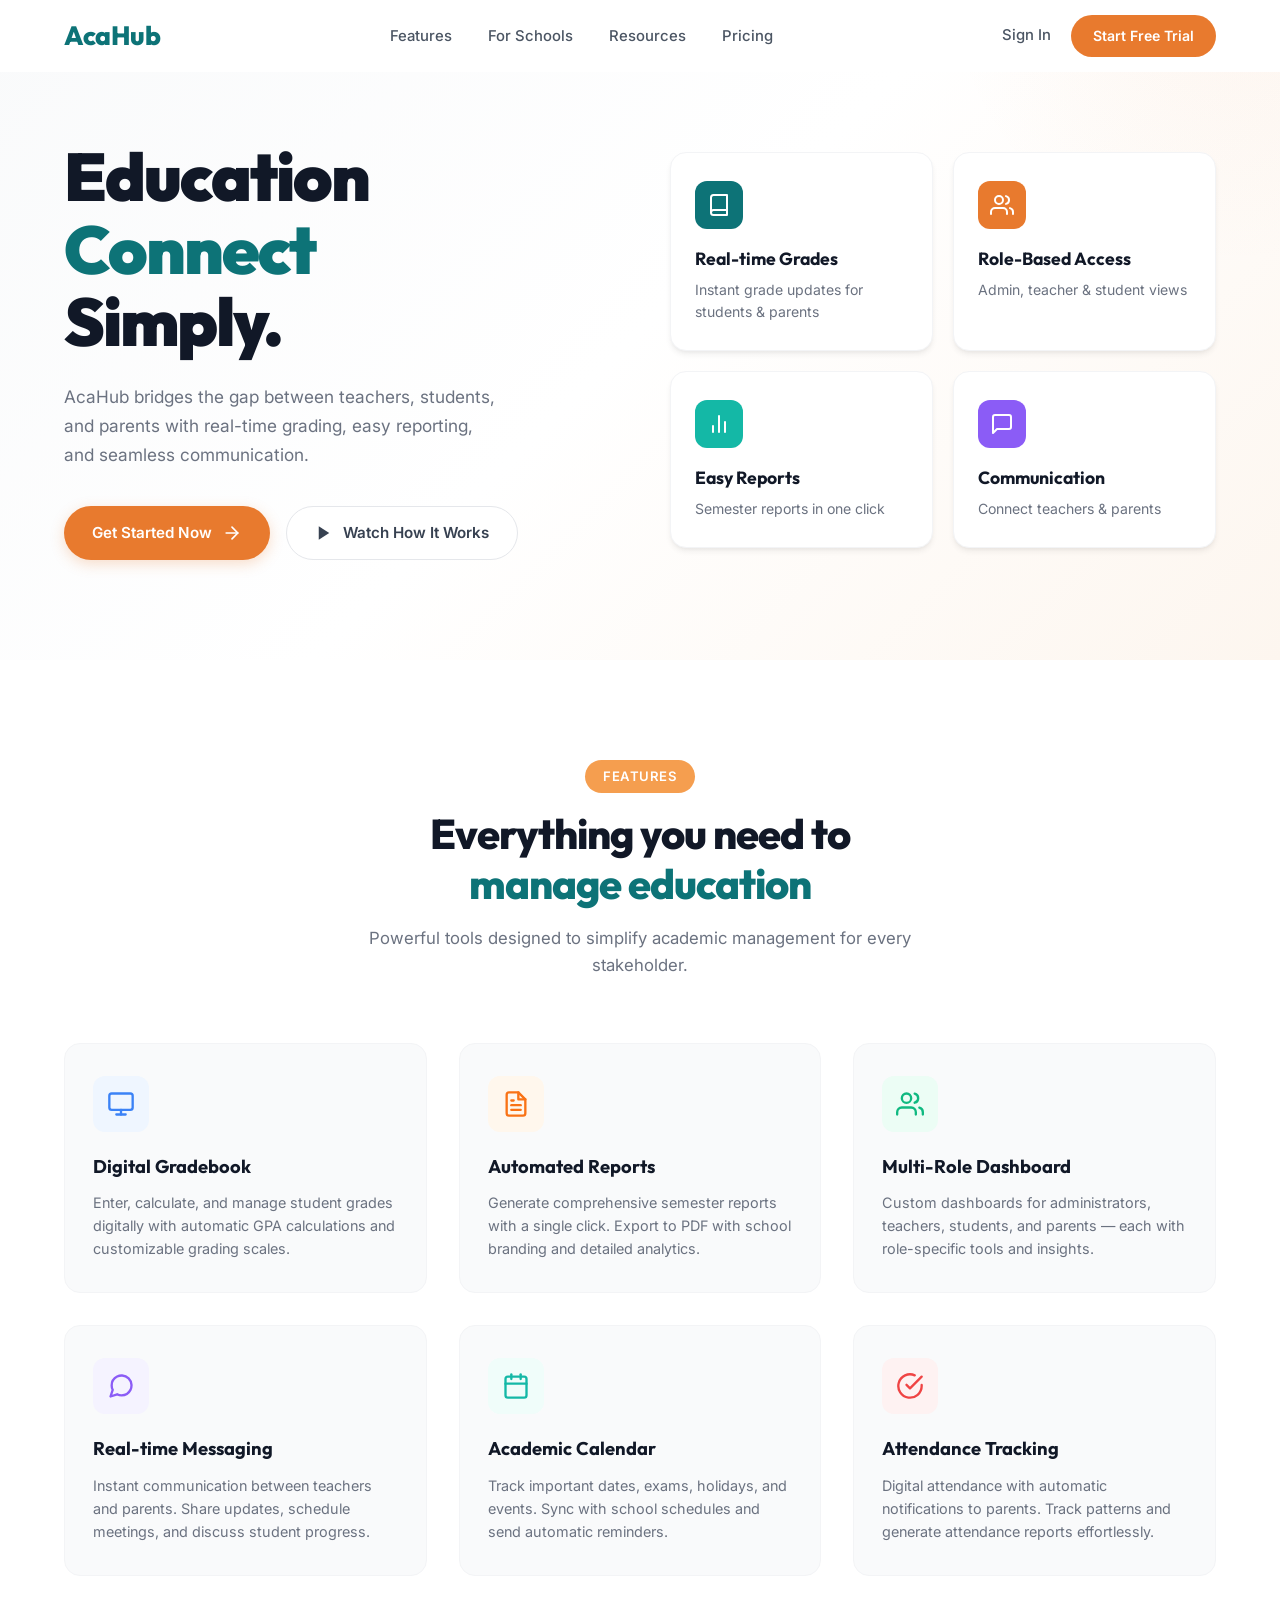
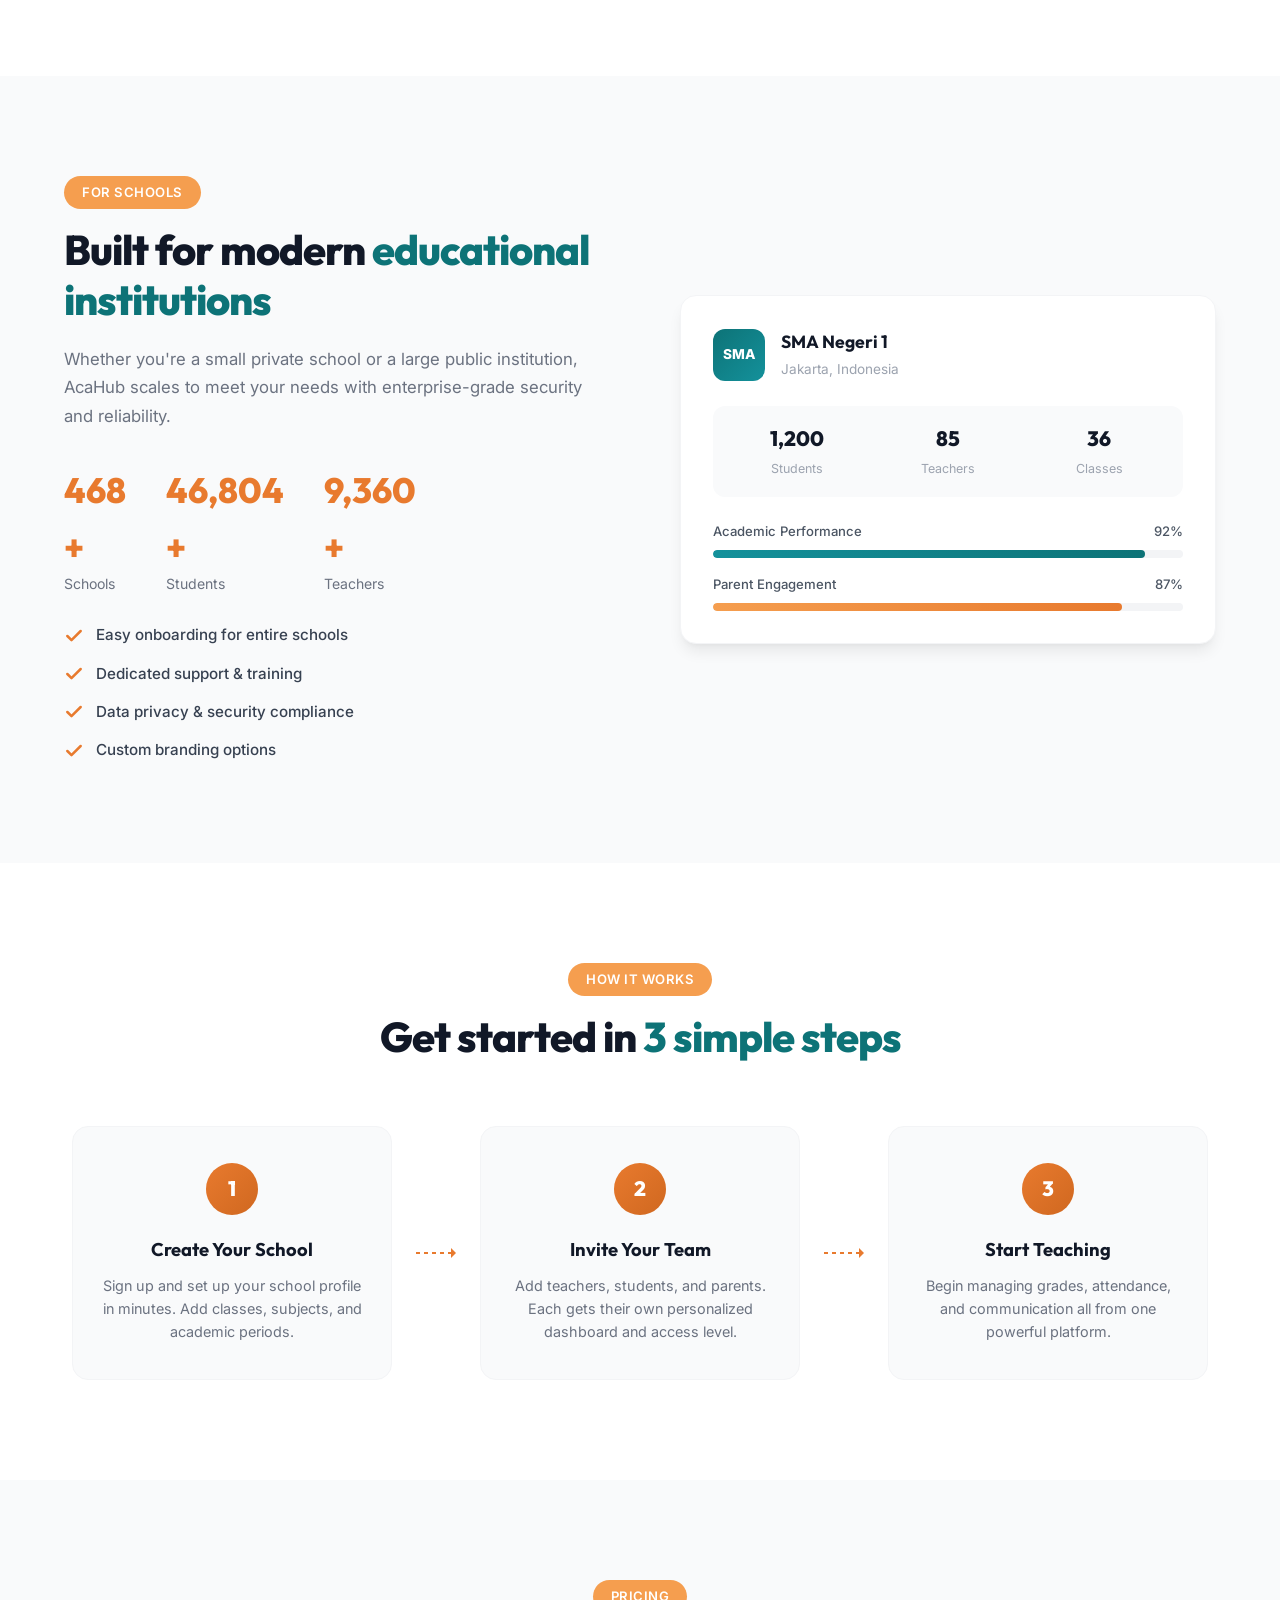
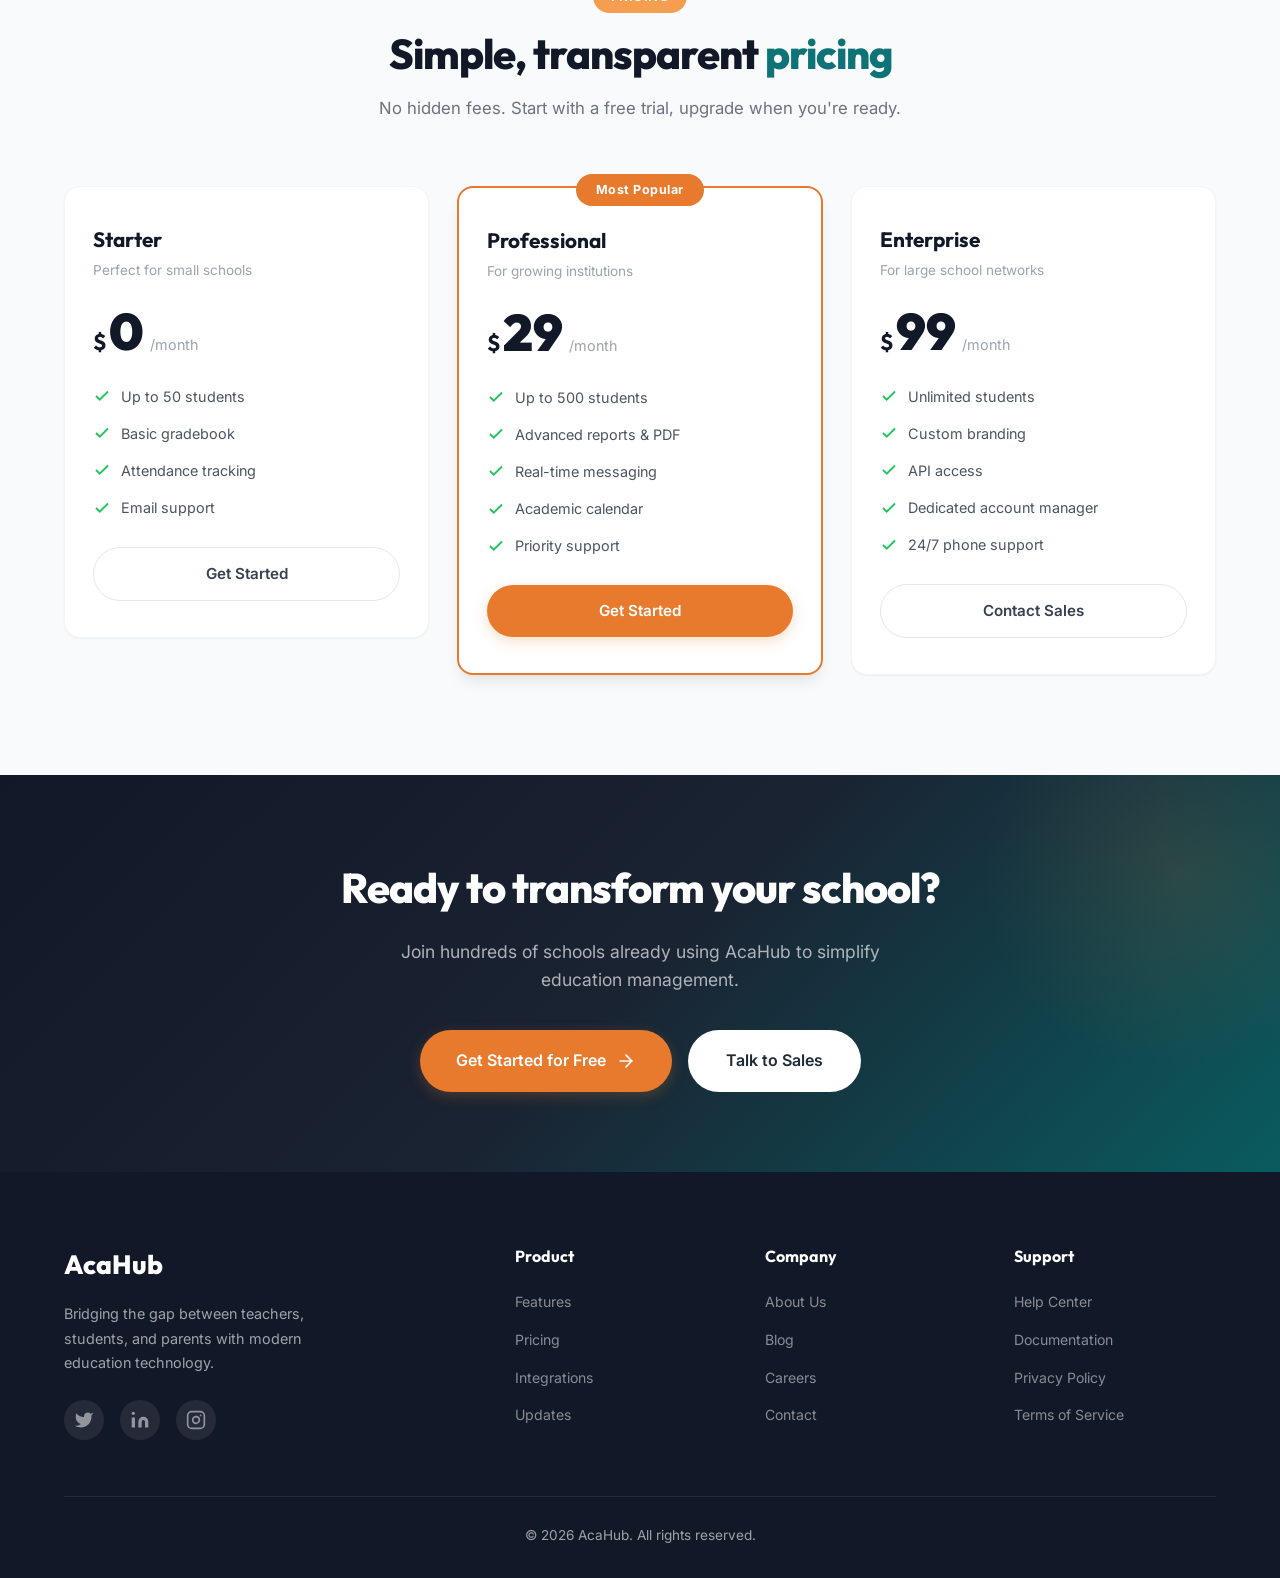
==== commit 2651978c: "kkk" ====
--- a/index.html
+++ b/index.html
@@ -13,7 +13,6 @@
         href="https://fonts.googleapis.com/css2?family=Inter:wght@400;500;600;700;800;900&family=Outfit:wght@400;500;600;700;800;900&display=swap"
         rel="stylesheet">
     <link rel="stylesheet" href="styles.css">
-    <a href="daftar.html">Daftar</a>
 </head>
 
 <body>
--- a/styles.css
+++ b/styles.css
@@ -1,134 +1,1351 @@
+body{
+margin:0;
+font-family:'Inter',sans-serif;
+background:#f3f6fb;
+overflow:hidden;
+}
+
+/* Background */
+.acahub-auth-page{
+min-height:100vh;
+display:flex;
+align-items:center;
+justify-content:center;
+position:relative;
+background:linear-gradient(120deg,#f3f6fb,#eef2f9,#f8fafc);
+overflow:hidden;
+}
+
+/* Floating blobs */
+.acahub-auth-page::before,
+.acahub-auth-page::after{
+content:"";
+position:absolute;
+width:500px;
+height:500px;
+border-radius:50%;
+filter:blur(120px);
+opacity:0.4;
+animation:float 10s infinite ease-in-out;
+}
+
+.acahub-auth-page::before{
+background:#e87a2e;
+top:-150px;
+right:-150px;
+}
+
+.acahub-auth-page::after{
+background:#6366f1;
+bottom:-150px;
+left:-150px;
+animation-delay:4s;
+}
+
+/* Mouse light */
+.mouse-light{
+position:absolute;
+width:400px;
+height:400px;
+background:radial-gradient(circle,rgba(232,122,46,0.25),transparent 60%);
+border-radius:50%;
+pointer-events:none;
+transform:translate(-50%,-50%);
+}
+
+/* Card */
+.acahub-auth-box{
+position:relative;
+z-index:1;
+width:420px;
+padding:55px;
+border-radius:20px;
+background:white;
+box-shadow:
+0 30px 60px rgba(0,0,0,0.08);
+animation:fadeUp 1s ease;
+transition:0.3s;
+}
+
+.acahub-auth-box:hover{
+transform:translateY(-5px);
+box-shadow:0 40px 80px rgba(0,0,0,0.12);
+}
+
+/* Title */
+.acahub-auth-box h2{
+margin-bottom:10px;
+font-size:28px;
+}
+
+.acahub-auth-box p{
+color:#64748b;
+margin-bottom:30px;
+}
+
+/* Input */
+.acahub-input{
+position:relative;
+margin-bottom:25px;
+}
+
+.acahub-input input{
+width:100%;
+padding:14px;
+border-radius:12px;
+border:1px solid #ddd;
+font-size:14px;
+outline:none;
+transition:0.3s;
+}
+
+.acahub-input input:focus{
+border-color:#e87a2e;
+box-shadow:0 0 0 4px rgba(232,122,46,0.15);
+}
+
+/* Button */
+.acahub-btn{
+width:100%;
+padding:15px;
+border:none;
+border-radius:12px;
+background:linear-gradient(90deg,#e87a2e,#ff9d4d);
+color:white;
+font-weight:600;
+cursor:pointer;
+position:relative;
+overflow:hidden;
+transition:0.3s;
+}
+
+.acahub-btn:hover{
+transform:translateY(-3px);
+box-shadow:0 15px 35px rgba(232,122,46,0.4);
+}
+
+/* Ripple */
+.ripple{
+position:absolute;
+border-radius:50%;
+background:rgba(255,255,255,0.6);
+transform:scale(0);
+animation:ripple 600ms linear;
+pointer-events:none;
+}
+
+/* Login link */
+.acahub-login-link{
+margin-top:20px;
+text-align:center;
+}
+
+.acahub-login-link a{
+color:#e87a2e;
+font-weight:600;
+text-decoration:none;
+}
+
+/* Animations */
+@keyframes fadeUp{
+from{
+opacity:0;
+transform:translateY(40px);
+}
+to{
+opacity:1;
+transform:translateY(0);
+}
+}
+
+@keyframes float{
+0%,100%{transform:translateY(0);}
+50%{transform:translateY(40px);}
+}
+
+@keyframes ripple{
+to{
+transform:scale(4);
+opacity:0;
+}
+}
 /* ===========================
-   Auth Page (Login / Register)
+   AcaHub — Design System & Styles
    =========================== */
 
-.auth-section {
-    min-height: 100vh;
-    display: flex;
-    align-items: center;
-    justify-content: center;
-    padding: 120px 24px 80px;
-    background: linear-gradient(135deg, var(--gray-50) 0%, var(--white) 60%, #fdf6ef 100%);
-}
-
-.auth-container {
+/* quick test rule (make body background light gray) */
+body {
+    background: #f0f0f0;
+}
+
+
+/* ---------- Reset & Base ---------- */
+*, *::before, *::after {
+    margin: 0;
+    padding: 0;
+    box-sizing: border-box;
+}
+
+:root {
+    /* Brand Colors */
+    --primary: #0d7377;
+    --primary-dark: #095c5f;
+    --primary-light: #14919b;
+    --accent: #e87a2e;
+    --accent-dark: #d06820;
+    --accent-light: #f59e4f;
+
+    /* Neutrals */
+    --white: #ffffff;
+    --gray-50: #f9fafb;
+    --gray-100: #f3f4f6;
+    --gray-200: #e5e7eb;
+    --gray-300: #d1d5db;
+    --gray-400: #9ca3af;
+    --gray-500: #6b7280;
+    --gray-600: #4b5563;
+    --gray-700: #374151;
+    --gray-800: #1f2937;
+    --gray-900: #111827;
+
+    /* Semantic Colors */
+    --blue: #3b82f6;
+    --blue-light: #eff6ff;
+    --orange: #f97316;
+    --orange-light: #fff7ed;
+    --green: #10b981;
+    --green-light: #ecfdf5;
+    --purple: #8b5cf6;
+    --purple-light: #f5f3ff;
+    --teal: #14b8a6;
+    --teal-light: #f0fdfa;
+    --red: #ef4444;
+    --red-light: #fef2f2;
+
+    /* Typography */
+    --font-primary: 'Outfit', sans-serif;
+    --font-body: 'Inter', sans-serif;
+
+    /* Spacing */
+    --section-padding: 100px 0;
+    --container-max: 1200px;
+
+    /* Shadows */
+    --shadow-sm: 0 1px 2px rgba(0, 0, 0, 0.05);
+    --shadow-md: 0 4px 6px -1px rgba(0, 0, 0, 0.07), 0 2px 4px -2px rgba(0, 0, 0, 0.05);
+    --shadow-lg: 0 10px 15px -3px rgba(0, 0, 0, 0.08), 0 4px 6px -4px rgba(0, 0, 0, 0.05);
+    --shadow-xl: 0 20px 25px -5px rgba(0, 0, 0, 0.08), 0 8px 10px -6px rgba(0, 0, 0, 0.04);
+
+    /* Border Radius */
+    --radius-sm: 8px;
+    --radius-md: 12px;
+    --radius-lg: 16px;
+    --radius-xl: 24px;
+    --radius-full: 50px;
+}
+
+html {
+    scroll-behavior: smooth;
+}
+
+body {
+    font-family: var(--font-body);
+    color: var(--gray-800);
+    background: var(--white);
+    line-height: 1.6;
+    overflow-x: hidden;
+    -webkit-font-smoothing: antialiased;
+}
+
+a {
+    text-decoration: none;
+    color: inherit;
+}
+
+ul { list-style: none; }
+
+img { max-width: 100%; display: block; }
+
+.section-container {
+    max-width: var(--container-max);
+    margin: 0 auto;
+    padding: 0 24px;
+}
+
+/* ---------- Animations ---------- */
+.fade-in {
+    opacity: 0;
+    transform: translateY(30px);
+    transition: opacity 0.6s ease, transform 0.6s ease;
+}
+
+.fade-in.visible {
+    opacity: 1;
+    transform: translateY(0);
+}
+
+/* ---------- Navbar ---------- */
+.navbar {
+    position: fixed;
+    top: 0;
+    left: 0;
     width: 100%;
-    max-width: 460px;
-    background: var(--white);
-    padding: 48px 40px;
-    border-radius: var(--radius-xl);
-    box-shadow: var(--shadow-xl);
-    border: 1px solid var(--gray-100);
+    z-index: 1000;
+    background: rgba(255, 255, 255, 0.95);
+    backdrop-filter: blur(12px);
+    -webkit-backdrop-filter: blur(12px);
+    transition: box-shadow 0.3s ease, background 0.3s ease;
+}
+
+.navbar.scrolled {
+    box-shadow: 0 1px 12px rgba(0, 0, 0, 0.08);
+}
+
+.nav-container {
+    max-width: var(--container-max);
+    margin: 0 auto;
+    padding: 0 24px;
+    display: flex;
+    align-items: center;
+    justify-content: space-between;
+    height: 72px;
+}
+
+.nav-logo {
+    font-family: var(--font-primary);
+    font-size: 1.65rem;
+    font-weight: 800;
+    color: var(--primary);
+    letter-spacing: -0.5px;
+}
+
+.nav-menu {
+    display: flex;
+    gap: 36px;
+}
+
+.nav-link {
+    font-size: 0.93rem;
+    font-weight: 500;
+    color: var(--gray-600);
+    transition: color 0.2s ease;
     position: relative;
 }
 
-.auth-header {
-    text-align: center;
-    margin-bottom: 32px;
-}
-
-.auth-header h2 {
-    font-family: var(--font-primary);
-    font-size: 2rem;
-    font-weight: 800;
+.nav-link::after {
+    content: '';
+    position: absolute;
+    bottom: -4px;
+    left: 0;
+    width: 0;
+    height: 2px;
+    background: var(--accent);
+    transition: width 0.25s ease;
+    border-radius: 2px;
+}
+
+.nav-link:hover {
     color: var(--gray-900);
 }
 
-.auth-header p {
-    margin-top: 8px;
-    font-size: 0.95rem;
-    color: var(--gray-500);
-}
-
-/* Form */
-.auth-form {
-    display: flex;
-    flex-direction: column;
+.nav-link:hover::after {
+    width: 100%;
+}
+
+.nav-actions {
+    display: flex;
+    align-items: center;
     gap: 20px;
 }
 
-.form-group {
-    display: flex;
-    flex-direction: column;
-}
-
-.form-group label {
-    font-size: 0.85rem;
-    font-weight: 600;
-    color: var(--gray-700);
-    margin-bottom: 6px;
-}
-
-.form-group input {
-    padding: 14px 16px;
-    border-radius: var(--radius-md);
-    border: 1.5px solid var(--gray-200);
-    font-size: 0.95rem;
-    transition: all 0.2s ease;
-    outline: none;
-}
-
-.form-group input:focus {
-    border-color: var(--accent);
-    box-shadow: 0 0 0 3px rgba(232, 122, 46, 0.15);
-}
-
-.form-group input::placeholder {
-    color: var(--gray-400);
-}
-
-/* Auth Button */
-.auth-btn {
-    margin-top: 10px;
-    padding: 15px;
+.nav-signin {
+    font-size: 0.93rem;
+    font-weight: 500;
+    color: var(--gray-600);
+    transition: color 0.2s;
+}
+
+.nav-signin:hover {
+    color: var(--gray-900);
+}
+
+.nav-cta-btn {
+    display: inline-flex;
+    align-items: center;
+    padding: 10px 22px;
     border-radius: var(--radius-full);
     background: var(--accent);
     color: var(--white);
+    font-size: 0.88rem;
+    font-weight: 600;
+    transition: background 0.2s ease, transform 0.15s ease, box-shadow 0.2s ease;
+}
+
+.nav-cta-btn:hover {
+    background: var(--accent-dark);
+    transform: translateY(-1px);
+    box-shadow: 0 4px 12px rgba(232, 122, 46, 0.3);
+}
+
+/* Hamburger */
+.hamburger {
+    display: none;
+    flex-direction: column;
+    gap: 5px;
+    cursor: pointer;
+    background: none;
+    border: none;
+    padding: 4px;
+}
+
+.hamburger span {
+    width: 24px;
+    height: 2.5px;
+    background: var(--gray-700);
+    border-radius: 4px;
+    transition: all 0.3s ease;
+}
+
+.hamburger.active span:nth-child(1) {
+    transform: rotate(45deg) translate(5px, 5px);
+}
+
+.hamburger.active span:nth-child(2) {
+    opacity: 0;
+}
+
+.hamburger.active span:nth-child(3) {
+    transform: rotate(-45deg) translate(5px, -5px);
+}
+
+/* ---------- Hero ---------- */
+.hero {
+    padding: 140px 0 100px;
+    background: linear-gradient(135deg, var(--gray-50) 0%, var(--white) 50%, #fdf6ef 100%);
+    position: relative;
+    overflow: hidden;
+}
+
+.hero::before {
+    content: '';
+    position: absolute;
+    top: -50%;
+    right: -20%;
+    width: 600px;
+    height: 600px;
+    background: radial-gradient(circle, rgba(232, 122, 46, 0.05) 0%, transparent 70%);
+    border-radius: 50%;
+}
+
+.hero-container {
+    max-width: var(--container-max);
+    margin: 0 auto;
+    padding: 0 24px;
+    display: grid;
+    grid-template-columns: 1fr 1fr;
+    gap: 60px;
+    align-items: center;
+}
+
+.hero-title {
+    font-family: var(--font-primary);
+    font-size: 4.2rem;
+    font-weight: 900;
+    line-height: 1.08;
+    color: var(--gray-900);
+    letter-spacing: -2px;
+}
+
+.hero-title-line {
+    display: block;
+}
+
+.hero-title-accent {
+    color: var(--primary);
+}
+
+.hero-description {
+    margin-top: 24px;
+    font-size: 1.08rem;
+    color: var(--gray-500);
+    line-height: 1.7;
+    max-width: 440px;
+}
+
+.hero-buttons {
+    margin-top: 36px;
+    display: flex;
+    gap: 16px;
+    flex-wrap: wrap;
+}
+
+/* Buttons */
+.btn {
+    display: inline-flex;
+    align-items: center;
+    gap: 10px;
+    font-family: var(--font-body);
     font-weight: 600;
     font-size: 0.95rem;
-    border: none;
+    border-radius: var(--radius-full);
+    padding: 14px 28px;
     cursor: pointer;
     transition: all 0.25s ease;
+    border: none;
+    outline: none;
+}
+
+.btn-primary {
+    background: var(--accent);
+    color: var(--white);
     box-shadow: 0 4px 14px rgba(232, 122, 46, 0.25);
 }
 
-.auth-btn:hover {
+.btn-primary:hover {
     background: var(--accent-dark);
     transform: translateY(-2px);
     box-shadow: 0 6px 20px rgba(232, 122, 46, 0.35);
 }
 
-/* Divider */
-.auth-divider {
-    margin: 28px 0;
-    display: flex;
-    align-items: center;
-    gap: 12px;
-    color: var(--gray-400);
-    font-size: 0.85rem;
-}
-
-.auth-divider::before,
-.auth-divider::after {
-    content: '';
-    flex: 1;
-    height: 1px;
-    background: var(--gray-200);
-}
-
-/* Bottom Link */
-.auth-footer {
+.btn-secondary {
+    background: var(--white);
+    color: var(--gray-700);
+    border: 1.5px solid var(--gray-200);
+}
+
+.btn-secondary:hover {
+    border-color: var(--gray-300);
+    background: var(--gray-50);
+    transform: translateY(-2px);
+}
+
+.btn-lg {
+    padding: 16px 36px;
+    font-size: 1rem;
+}
+
+.btn-white {
+    background: var(--white);
+    color: var(--gray-800);
+    border: 2px solid rgba(255,255,255,0.3);
+}
+
+.btn-white:hover {
+    background: var(--gray-50);
+    transform: translateY(-2px);
+}
+
+.btn-outline-pricing {
+    width: 100%;
+    justify-content: center;
+    background: var(--white);
+    color: var(--gray-700);
+    border: 1.5px solid var(--gray-200);
+    padding: 14px 28px;
+    border-radius: var(--radius-full);
+}
+
+.btn-outline-pricing:hover {
+    border-color: var(--accent);
+    color: var(--accent);
+    transform: translateY(-2px);
+}
+
+.btn-primary-pricing {
+    width: 100%;
+    justify-content: center;
+    background: var(--accent);
+    color: var(--white);
+    padding: 14px 28px;
+    border-radius: var(--radius-full);
+    box-shadow: 0 4px 14px rgba(232, 122, 46, 0.25);
+}
+
+.btn-primary-pricing:hover {
+    background: var(--accent-dark);
+    transform: translateY(-2px);
+    box-shadow: 0 6px 20px rgba(232, 122, 46, 0.35);
+}
+
+/* Hero Cards */
+.hero-cards {
+    display: grid;
+    grid-template-columns: 1fr 1fr;
+    gap: 20px;
+}
+
+.feature-card {
+    background: var(--white);
+    border-radius: var(--radius-lg);
+    padding: 28px 24px;
+    box-shadow: var(--shadow-md);
+    transition: transform 0.3s ease, box-shadow 0.3s ease;
+    border: 1px solid var(--gray-100);
+}
+
+.feature-card:hover {
+    transform: translateY(-6px);
+    box-shadow: var(--shadow-xl);
+}
+
+.card-icon {
+    width: 48px;
+    height: 48px;
+    border-radius: var(--radius-md);
+    display: flex;
+    align-items: center;
+    justify-content: center;
+    margin-bottom: 16px;
+}
+
+.card-icon-blue { background: var(--primary); }
+.card-icon-orange { background: var(--accent); }
+.card-icon-teal { background: var(--teal); }
+.card-icon-purple { background: var(--purple); }
+
+.card-title {
+    font-family: var(--font-primary);
+    font-size: 1.1rem;
+    font-weight: 700;
+    color: var(--gray-900);
+    margin-bottom: 6px;
+}
+
+.card-desc {
+    font-size: 0.88rem;
+    color: var(--gray-500);
+    line-height: 1.5;
+}
+
+/* Stagger animation delays */
+.card-1 { transition-delay: 0.1s; }
+.card-2 { transition-delay: 0.2s; }
+.card-3 { transition-delay: 0.3s; }
+.card-4 { transition-delay: 0.4s; }
+
+/* ---------- Sections Common ---------- */
+.section-header {
     text-align: center;
+    margin-bottom: 64px;
+}
+
+.section-badge {
+    display: inline-block;
+    padding: 6px 18px;
+    border-radius: var(--radius-full);
+    background: var(--accent-light);
+    color: var(--white);
+    font-size: 0.82rem;
+    font-weight: 600;
+    letter-spacing: 0.5px;
+    text-transform: uppercase;
+    margin-bottom: 16px;
+}
+
+.section-title {
+    font-family: var(--font-primary);
+    font-size: 2.6rem;
+    font-weight: 800;
+    color: var(--gray-900);
+    line-height: 1.2;
+    letter-spacing: -1px;
+}
+
+.text-accent {
+    color: var(--primary);
+}
+
+.section-subtitle {
+    margin-top: 16px;
+    font-size: 1.05rem;
+    color: var(--gray-500);
+    max-width: 560px;
+    margin-left: auto;
+    margin-right: auto;
+}
+
+/* ---------- Features Section ---------- */
+.features {
+    padding: var(--section-padding);
+    background: var(--white);
+}
+
+.features-grid {
+    display: grid;
+    grid-template-columns: repeat(3, 1fr);
+    gap: 32px;
+}
+
+.feature-item {
+    padding: 32px 28px;
+    border-radius: var(--radius-lg);
+    background: var(--gray-50);
+    border: 1px solid var(--gray-100);
+    transition: transform 0.3s ease, box-shadow 0.3s ease, border-color 0.3s ease;
+}
+
+.feature-item:hover {
+    transform: translateY(-4px);
+    box-shadow: var(--shadow-lg);
+    border-color: var(--gray-200);
+}
+
+.feature-item-icon {
+    width: 56px;
+    height: 56px;
+    border-radius: var(--radius-md);
+    display: flex;
+    align-items: center;
+    justify-content: center;
+    margin-bottom: 20px;
+}
+
+.fi-blue { background: var(--blue-light); color: var(--blue); }
+.fi-orange { background: var(--orange-light); color: var(--orange); }
+.fi-green { background: var(--green-light); color: var(--green); }
+.fi-purple { background: var(--purple-light); color: var(--purple); }
+.fi-teal { background: var(--teal-light); color: var(--teal); }
+.fi-red { background: var(--red-light); color: var(--red); }
+
+.feature-item h3 {
+    font-family: var(--font-primary);
+    font-size: 1.15rem;
+    font-weight: 700;
+    color: var(--gray-900);
+    margin-bottom: 10px;
+}
+
+.feature-item p {
     font-size: 0.9rem;
     color: var(--gray-500);
-}
-
-.auth-footer a {
+    line-height: 1.6;
+}
+
+/* ---------- For Schools ---------- */
+.schools {
+    padding: var(--section-padding);
+    background: var(--gray-50);
+}
+
+.schools-grid {
+    display: grid;
+    grid-template-columns: 1fr 1fr;
+    gap: 80px;
+    align-items: center;
+}
+
+.schools-description {
+    margin-top: 20px;
+    font-size: 1.05rem;
+    color: var(--gray-500);
+    line-height: 1.7;
+}
+
+.schools-stats {
+    display: flex;
+    gap: 40px;
+    margin-top: 32px;
+}
+
+.stat-item {
+    display: flex;
+    flex-direction: column;
+}
+
+.stat-number {
+    font-family: var(--font-primary);
+    font-size: 2.2rem;
+    font-weight: 800;
     color: var(--accent);
-    font-weight: 600;
+}
+
+.stat-suffix {
+    font-family: var(--font-primary);
+    font-size: 2.2rem;
+    font-weight: 800;
+    color: var(--accent);
+}
+
+.stat-label {
+    font-size: 0.88rem;
+    color: var(--gray-500);
+    margin-top: -2px;
+}
+
+.schools-checklist {
+    margin-top: 28px;
+    display: flex;
+    flex-direction: column;
+    gap: 14px;
+}
+
+.schools-checklist li {
+    display: flex;
+    align-items: center;
+    gap: 12px;
+    font-size: 0.95rem;
+    color: var(--gray-700);
+    font-weight: 500;
+}
+
+/* School Card Visual */
+.schools-card {
+    background: var(--white);
+    border-radius: var(--radius-lg);
+    padding: 32px;
+    box-shadow: var(--shadow-lg);
+    border: 1px solid var(--gray-100);
+}
+
+.schools-card-header {
+    display: flex;
+    align-items: center;
+    gap: 16px;
+    margin-bottom: 24px;
+}
+
+.schools-avatar {
+    width: 52px;
+    height: 52px;
+    border-radius: var(--radius-md);
+    display: flex;
+    align-items: center;
+    justify-content: center;
+    font-weight: 800;
+    font-size: 0.85rem;
+    color: var(--white);
+}
+
+.schools-avatar-1 {
+    background: linear-gradient(135deg, var(--primary), var(--primary-light));
+}
+
+.schools-card-header h4 {
+    font-family: var(--font-primary);
+    font-size: 1.1rem;
+    font-weight: 700;
+    color: var(--gray-900);
+}
+
+.schools-card-header span {
+    font-size: 0.85rem;
+    color: var(--gray-400);
+}
+
+.schools-card-stats {
+    display: grid;
+    grid-template-columns: repeat(3, 1fr);
+    gap: 16px;
+    margin-bottom: 24px;
+    text-align: center;
+    background: var(--gray-50);
+    border-radius: var(--radius-md);
+    padding: 16px;
+}
+
+.schools-card-stats div strong {
+    display: block;
+    font-family: var(--font-primary);
+    font-size: 1.3rem;
+    font-weight: 800;
+    color: var(--gray-900);
+}
+
+.schools-card-stats div span {
+    font-size: 0.78rem;
+    color: var(--gray-400);
+}
+
+.schools-card-bar {
+    margin-top: 16px;
+}
+
+.bar-label {
+    display: flex;
+    justify-content: space-between;
+    font-size: 0.82rem;
+    font-weight: 500;
+    color: var(--gray-600);
+    margin-bottom: 8px;
+}
+
+.bar-track {
+    width: 100%;
+    height: 8px;
+    background: var(--gray-100);
+    border-radius: 100px;
+    overflow: hidden;
+}
+
+.bar-fill {
+    height: 100%;
+    background: linear-gradient(90deg, var(--primary-light), var(--primary));
+    border-radius: 100px;
+    transition: width 1.5s ease;
+    width: 0%;
+}
+
+.bar-fill-orange {
+    background: linear-gradient(90deg, var(--accent-light), var(--accent));
+}
+
+/* ---------- How It Works ---------- */
+.how-it-works {
+    padding: var(--section-padding);
+    background: var(--white);
+}
+
+.steps-grid {
+    display: flex;
+    align-items: center;
+    justify-content: center;
+    gap: 24px;
+}
+
+.step-item {
+    text-align: center;
+    padding: 36px 28px;
+    background: var(--gray-50);
+    border-radius: var(--radius-lg);
+    border: 1px solid var(--gray-100);
+    flex: 1;
+    max-width: 320px;
+    transition: transform 0.3s ease, box-shadow 0.3s ease;
+}
+
+.step-item:hover {
+    transform: translateY(-4px);
+    box-shadow: var(--shadow-lg);
+}
+
+.step-number {
+    width: 52px;
+    height: 52px;
+    border-radius: 50%;
+    background: linear-gradient(135deg, var(--accent), var(--accent-dark));
+    color: var(--white);
+    font-family: var(--font-primary);
+    font-size: 1.3rem;
+    font-weight: 800;
+    display: flex;
+    align-items: center;
+    justify-content: center;
+    margin: 0 auto 20px;
+}
+
+.step-item h3 {
+    font-family: var(--font-primary);
+    font-size: 1.15rem;
+    font-weight: 700;
+    color: var(--gray-900);
+    margin-bottom: 10px;
+}
+
+.step-item p {
+    font-size: 0.9rem;
+    color: var(--gray-500);
+    line-height: 1.6;
+}
+
+.step-connector {
+    display: flex;
+    align-items: center;
+    flex-shrink: 0;
+}
+
+/* ---------- Pricing ---------- */
+.pricing {
+    padding: var(--section-padding);
+    background: var(--gray-50);
+}
+
+.pricing-grid {
+    display: grid;
+    grid-template-columns: repeat(3, 1fr);
+    gap: 28px;
+    align-items: start;
+}
+
+.pricing-card {
+    background: var(--white);
+    border-radius: var(--radius-lg);
+    padding: 36px 28px;
+    border: 1px solid var(--gray-100);
+    box-shadow: var(--shadow-sm);
+    transition: transform 0.3s ease, box-shadow 0.3s ease;
+    position: relative;
+}
+
+.pricing-card:hover {
+    transform: translateY(-4px);
+    box-shadow: var(--shadow-lg);
+}
+
+.pricing-card-popular {
+    border: 2px solid var(--accent);
+    box-shadow: var(--shadow-lg);
+    transform: scale(1.03);
+}
+
+.pricing-card-popular:hover {
+    transform: scale(1.03) translateY(-4px);
+    box-shadow: var(--shadow-xl);
+}
+
+.pricing-popular-badge {
+    position: absolute;
+    top: -14px;
+    left: 50%;
+    transform: translateX(-50%);
+    background: var(--accent);
+    color: var(--white);
+    font-size: 0.78rem;
+    font-weight: 700;
+    padding: 6px 20px;
+    border-radius: var(--radius-full);
+    letter-spacing: 0.5px;
+}
+
+.pricing-card-header h3 {
+    font-family: var(--font-primary);
+    font-size: 1.3rem;
+    font-weight: 700;
+    color: var(--gray-900);
+}
+
+.pricing-tagline {
+    font-size: 0.85rem;
+    color: var(--gray-400);
+    margin-top: 4px;
+}
+
+.pricing-price {
+    margin: 24px 0;
+    display: flex;
+    align-items: baseline;
+    gap: 2px;
+}
+
+.price-currency {
+    font-family: var(--font-primary);
+    font-size: 1.4rem;
+    font-weight: 700;
+    color: var(--gray-900);
+}
+
+.price-amount {
+    font-family: var(--font-primary);
+    font-size: 3.2rem;
+    font-weight: 900;
+    color: var(--gray-900);
+    line-height: 1;
+}
+
+.price-period {
+    font-size: 0.9rem;
+    color: var(--gray-400);
+    margin-left: 4px;
+}
+
+.pricing-features {
+    display: flex;
+    flex-direction: column;
+    gap: 14px;
+    margin-bottom: 28px;
+}
+
+.pricing-features li {
+    display: flex;
+    align-items: center;
+    gap: 10px;
+    font-size: 0.9rem;
+    color: var(--gray-600);
+}
+
+/* ---------- CTA Section ---------- */
+.cta-section {
+    padding: 80px 0;
+    background: linear-gradient(135deg, var(--gray-900) 0%, #1a2332 50%, var(--primary-dark) 100%);
+    position: relative;
+    overflow: hidden;
+}
+
+.cta-section::before {
+    content: '';
+    position: absolute;
+    top: -100px;
+    right: -100px;
+    width: 400px;
+    height: 400px;
+    background: radial-gradient(circle, rgba(232, 122, 46, 0.12) 0%, transparent 70%);
+    border-radius: 50%;
+}
+
+.cta-content {
+    text-align: center;
+    position: relative;
+    z-index: 1;
+}
+
+.cta-content h2 {
+    font-family: var(--font-primary);
+    font-size: 2.6rem;
+    font-weight: 800;
+    color: var(--white);
+    letter-spacing: -1px;
+}
+
+.cta-content p {
+    margin-top: 16px;
+    font-size: 1.1rem;
+    color: rgba(255, 255, 255, 0.65);
+    max-width: 500px;
+    margin-left: auto;
+    margin-right: auto;
+}
+
+.cta-buttons {
+    margin-top: 36px;
+    display: flex;
+    justify-content: center;
+    gap: 16px;
+    flex-wrap: wrap;
+}
+
+/* ---------- Footer ---------- */
+.footer {
+    padding: 72px 0 32px;
+    background: var(--gray-900);
+    color: rgba(255, 255, 255, 0.6);
+}
+
+.footer-grid {
+    display: grid;
+    grid-template-columns: 2fr 1fr 1fr 1fr;
+    gap: 48px;
+}
+
+.footer-logo {
+    font-family: var(--font-primary);
+    font-size: 1.65rem;
+    font-weight: 800;
+    color: var(--white);
+    display: inline-block;
+    margin-bottom: 16px;
+}
+
+.footer-brand p {
+    font-size: 0.9rem;
+    line-height: 1.7;
+    max-width: 300px;
+}
+
+.footer-social {
+    display: flex;
+    gap: 16px;
+    margin-top: 24px;
+}
+
+.footer-social a {
+    width: 40px;
+    height: 40px;
+    border-radius: 50%;
+    background: rgba(255, 255, 255, 0.08);
+    display: flex;
+    align-items: center;
+    justify-content: center;
+    color: rgba(255, 255, 255, 0.5);
+    transition: background 0.2s, color 0.2s;
+}
+
+.footer-social a:hover {
+    background: var(--accent);
+    color: var(--white);
+}
+
+.footer-links h4 {
+    font-family: var(--font-primary);
+    font-size: 1rem;
+    font-weight: 700;
+    color: var(--white);
+    margin-bottom: 20px;
+}
+
+.footer-links ul {
+    display: flex;
+    flex-direction: column;
+    gap: 12px;
+}
+
+.footer-links a {
+    font-size: 0.88rem;
+    color: rgba(255, 255, 255, 0.5);
     transition: color 0.2s;
 }
 
-.auth-footer a:hover {
-    color: var(--accent-dark);
-}+.footer-links a:hover {
+    color: var(--accent);
+}
+
+.footer-bottom {
+    margin-top: 56px;
+    padding-top: 28px;
+    border-top: 1px solid rgba(255, 255, 255, 0.08);
+    text-align: center;
+    font-size: 0.85rem;
+}
+
+/* ---------- Responsive ---------- */
+@media (max-width: 1024px) {
+    .hero-title {
+        font-size: 3.2rem;
+    }
+
+    .features-grid {
+        grid-template-columns: repeat(2, 1fr);
+    }
+
+    .schools-grid {
+        grid-template-columns: 1fr;
+        gap: 48px;
+    }
+
+    .footer-grid {
+        grid-template-columns: 1fr 1fr;
+        gap: 36px;
+    }
+}
+
+@media (max-width: 768px) {
+    :root {
+        --section-padding: 72px 0;
+    }
+
+    .nav-menu, .nav-actions {
+        display: none;
+    }
+
+    .nav-menu.active {
+        display: flex;
+        flex-direction: column;
+        position: absolute;
+        top: 72px;
+        left: 0;
+        right: 0;
+        background: var(--white);
+        padding: 24px;
+        gap: 20px;
+        box-shadow: var(--shadow-lg);
+        border-bottom: 1px solid var(--gray-100);
+    }
+
+    .nav-actions.active {
+        display: flex;
+        flex-direction: column;
+        position: absolute;
+        top: calc(72px + 200px);
+        left: 0;
+        right: 0;
+        background: var(--white);
+        padding: 0 24px 24px;
+        gap: 16px;
+        box-shadow: var(--shadow-lg);
+    }
+
+    .hamburger {
+        display: flex;
+    }
+
+    .hero {
+        padding: 120px 0 64px;
+    }
+
+    .hero-container {
+        grid-template-columns: 1fr;
+        gap: 48px;
+    }
+
+    .hero-title {
+        font-size: 2.8rem;
+    }
+
+    .hero-description {
+        max-width: 100%;
+    }
+
+    .hero-cards {
+        grid-template-columns: 1fr 1fr;
+    }
+
+    .features-grid {
+        grid-template-columns: 1fr;
+    }
+
+    .steps-grid {
+        flex-direction: column;
+    }
+
+    .step-connector {
+        transform: rotate(90deg);
+    }
+
+    .step-item {
+        max-width: 100%;
+        width: 100%;
+    }
+
+    .pricing-grid {
+        grid-template-columns: 1fr;
+        max-width: 400px;
+        margin: 0 auto;
+    }
+
+    .pricing-card-popular {
+        transform: scale(1);
+    }
+
+    .pricing-card-popular:hover {
+        transform: translateY(-4px);
+    }
+
+    .section-title {
+        font-size: 2rem;
+    }
+
+    .cta-content h2 {
+        font-size: 2rem;
+    }
+
+    .footer-grid {
+        grid-template-columns: 1fr;
+    }
+}
+
+@media (max-width: 480px) {
+    .hero-title {
+        font-size: 2.2rem;
+    }
+
+    .hero-cards {
+        grid-template-columns: 1fr;
+    }
+
+    .hero-buttons {
+        flex-direction: column;
+    }
+
+    .hero-buttons .btn {
+        width: 100%;
+        justify-content: center;
+    }
+
+    .schools-stats {
+        flex-direction: column;
+        gap: 16px;
+    }
+
+    .cta-buttons {
+        flex-direction: column;
+        align-items: center;
+    }
+}
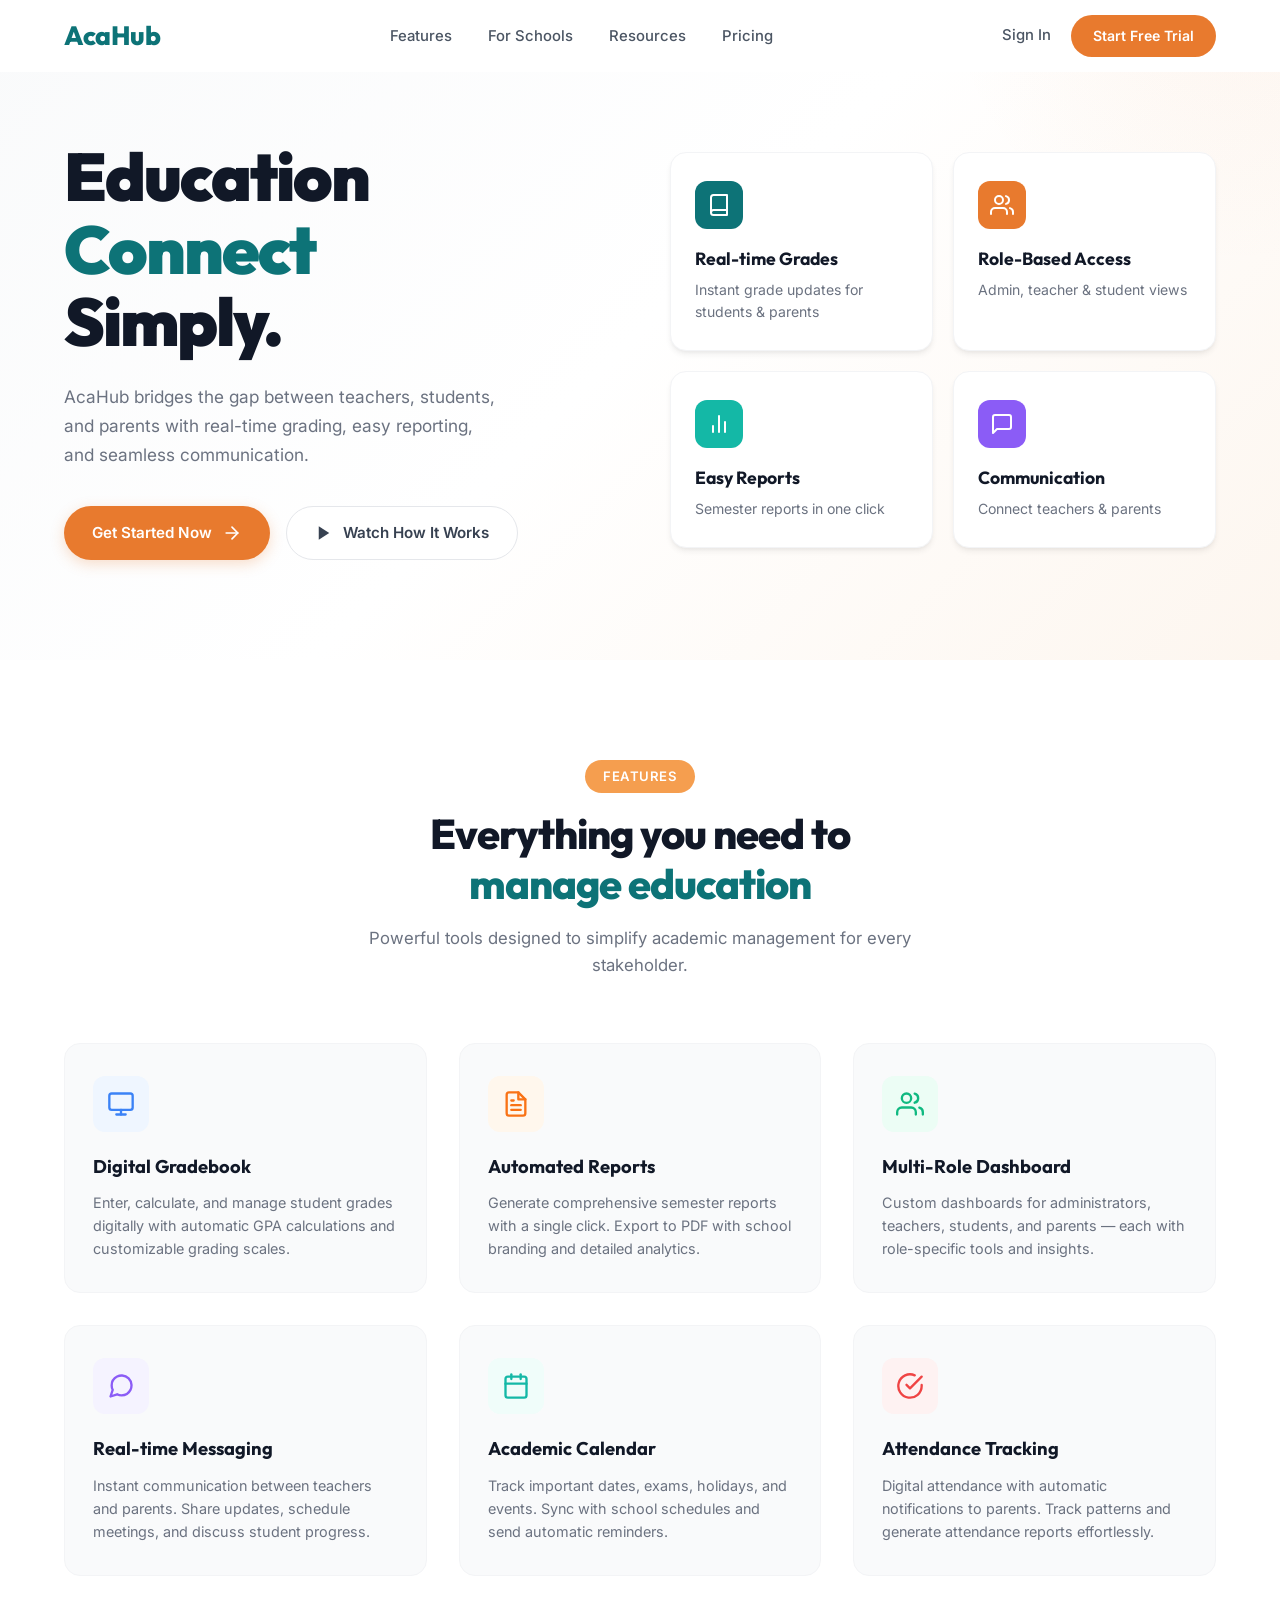
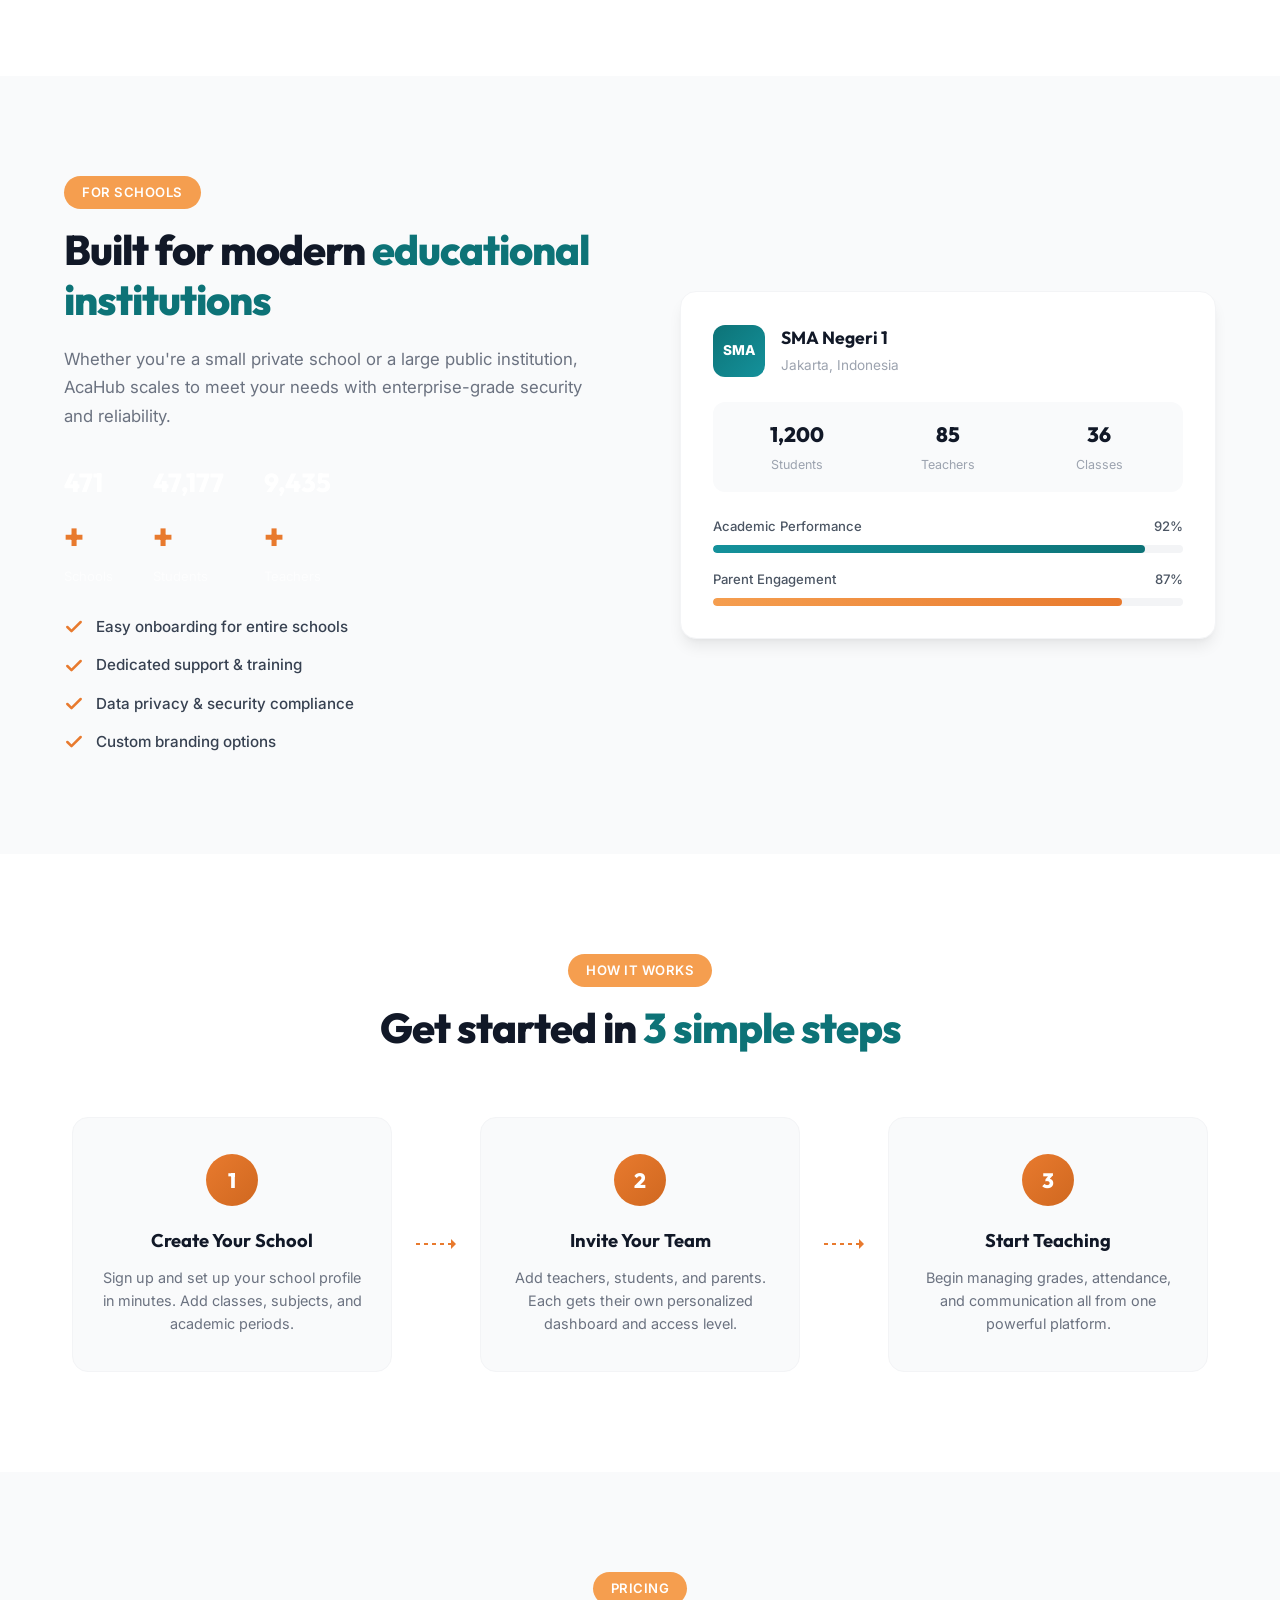
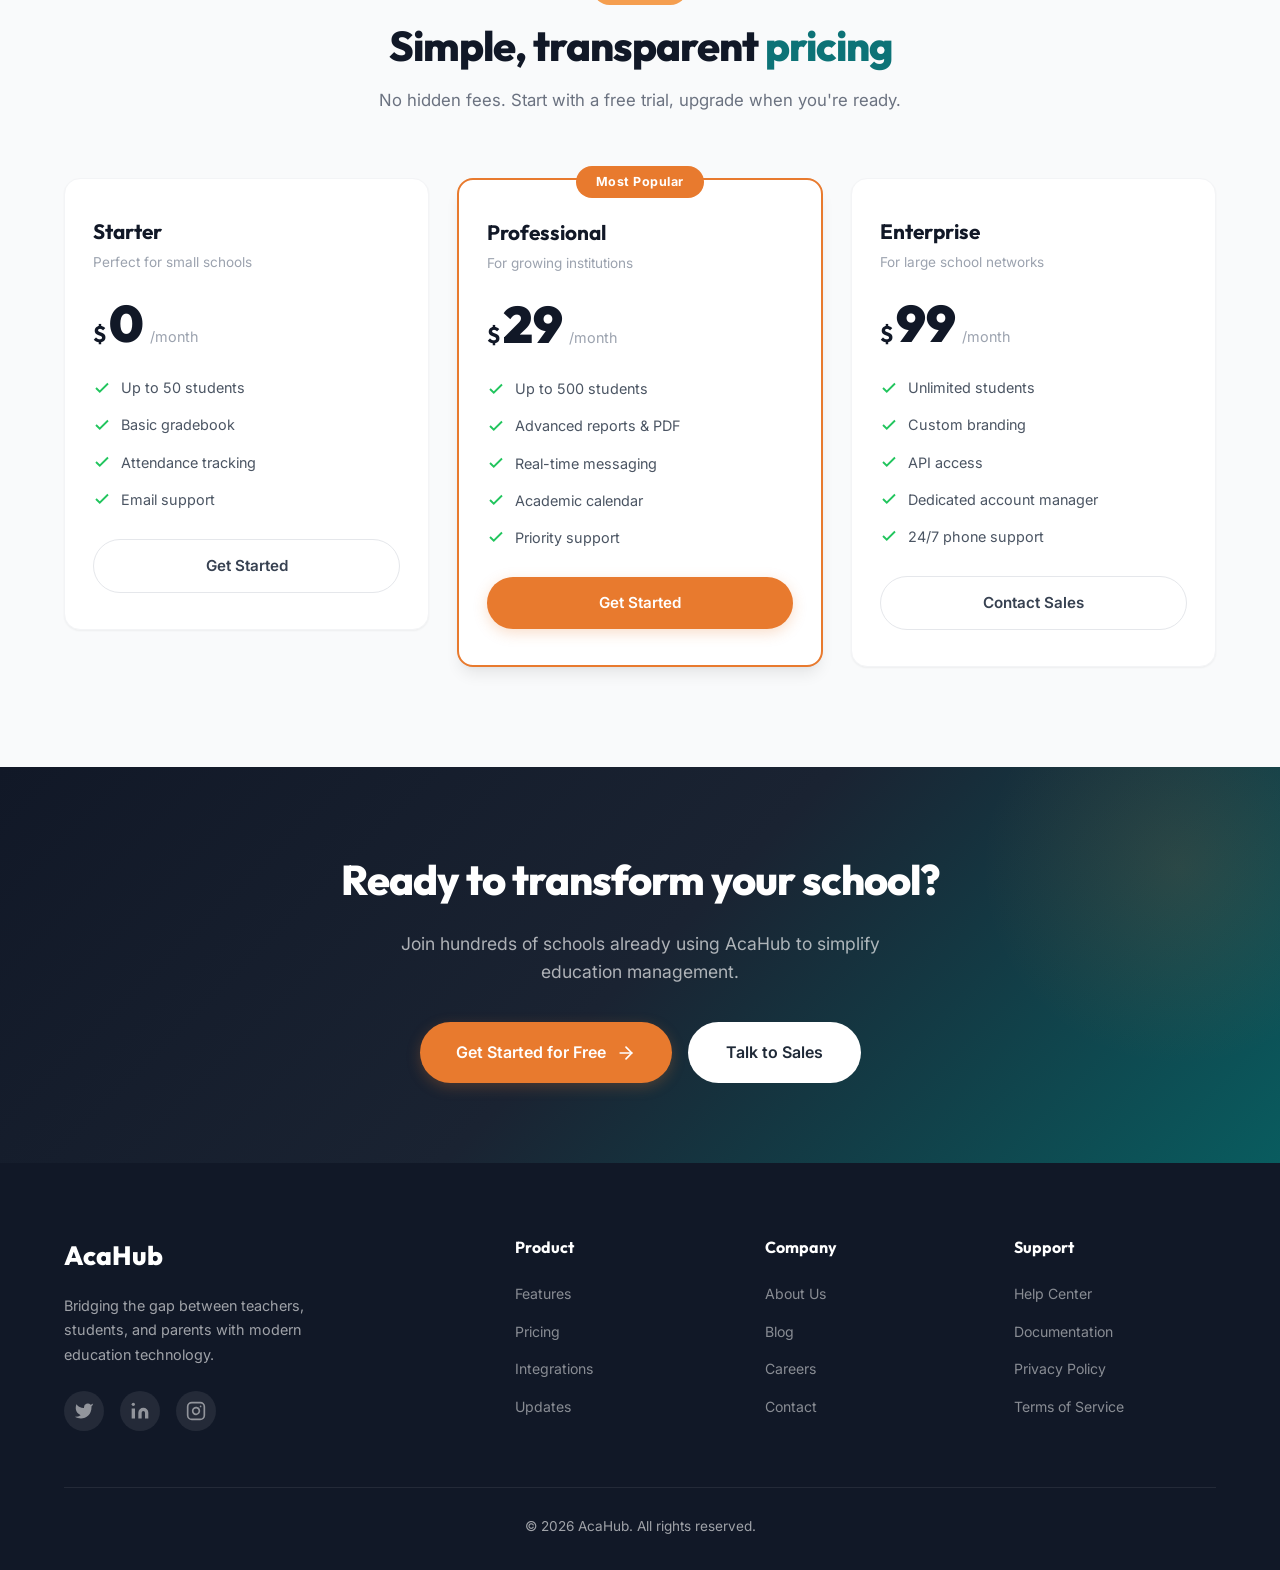
==== commit 5794b350: "Update index.html" ====
--- a/index.html
+++ b/index.html
@@ -26,7 +26,7 @@
                 <li><a href="#pricing" class="nav-link">Pricing</a></li>
             </ul>
             <div class="nav-actions">
-                <a href="#" class="nav-signin">Sign In</a>
+                <a href="page.html" class="nav-signin">Sign In</a>
                 <a href="#" class="nav-cta-btn">Start Free Trial</a>
             </div>
             <button class="hamburger" id="hamburger" aria-label="Toggle menu">
@@ -578,4 +578,4 @@
     <script src="script.js"></script>
 </body>
 
-</html>+</html>
--- a/styles.css
+++ b/styles.css
@@ -4,8 +4,6 @@
 background:#f3f6fb;
 overflow:hidden;
 }
-
-/* Background */
 .acahub-auth-page{
 min-height:100vh;
 display:flex;
@@ -15,8 +13,6 @@
 background:linear-gradient(120deg,#f3f6fb,#eef2f9,#f8fafc);
 overflow:hidden;
 }
-
-/* Floating blobs */
 .acahub-auth-page::before,
 .acahub-auth-page::after{
 content:"";
@@ -28,21 +24,17 @@
 opacity:0.4;
 animation:float 10s infinite ease-in-out;
 }
-
 .acahub-auth-page::before{
 background:#e87a2e;
 top:-150px;
 right:-150px;
 }
-
 .acahub-auth-page::after{
 background:#6366f1;
 bottom:-150px;
 left:-150px;
 animation-delay:4s;
 }
-
-/* Mouse light */
 .mouse-light{
 position:absolute;
 width:400px;
@@ -52,8 +44,6 @@
 pointer-events:none;
 transform:translate(-50%,-50%);
 }
-
-/* Card */
 .acahub-auth-box{
 position:relative;
 z-index:1;
@@ -66,29 +56,22 @@
 animation:fadeUp 1s ease;
 transition:0.3s;
 }
-
 .acahub-auth-box:hover{
 transform:translateY(-5px);
 box-shadow:0 40px 80px rgba(0,0,0,0.12);
 }
-
-/* Title */
 .acahub-auth-box h2{
 margin-bottom:10px;
 font-size:28px;
 }
-
 .acahub-auth-box p{
 color:#64748b;
 margin-bottom:30px;
 }
-
-/* Input */
 .acahub-input{
 position:relative;
 margin-bottom:25px;
 }
-
 .acahub-input input{
 width:100%;
 padding:14px;
@@ -98,13 +81,10 @@
 outline:none;
 transition:0.3s;
 }
-
 .acahub-input input:focus{
 border-color:#e87a2e;
 box-shadow:0 0 0 4px rgba(232,122,46,0.15);
 }
-
-/* Button */
 .acahub-btn{
 width:100%;
 padding:15px;
@@ -118,13 +98,10 @@
 overflow:hidden;
 transition:0.3s;
 }
-
 .acahub-btn:hover{
 transform:translateY(-3px);
 box-shadow:0 15px 35px rgba(232,122,46,0.4);
 }
-
-/* Ripple */
 .ripple{
 position:absolute;
 border-radius:50%;
@@ -133,20 +110,15 @@
 animation:ripple 600ms linear;
 pointer-events:none;
 }
-
-/* Login link */
 .acahub-login-link{
 margin-top:20px;
 text-align:center;
 }
-
 .acahub-login-link a{
 color:#e87a2e;
 font-weight:600;
 text-decoration:none;
 }
-
-/* Animations */
 @keyframes fadeUp{
 from{
 opacity:0;
@@ -157,45 +129,31 @@
 transform:translateY(0);
 }
 }
-
 @keyframes float{
 0%,100%{transform:translateY(0);}
 50%{transform:translateY(40px);}
 }
-
 @keyframes ripple{
 to{
 transform:scale(4);
 opacity:0;
 }
 }
-/* ===========================
-   AcaHub — Design System & Styles
-   =========================== */
-
-/* quick test rule (make body background light gray) */
 body {
     background: #f0f0f0;
 }
-
-
-/* ---------- Reset & Base ---------- */
 *, *::before, *::after {
     margin: 0;
     padding: 0;
     box-sizing: border-box;
 }
-
 :root {
-    /* Brand Colors */
     --primary: #0d7377;
     --primary-dark: #095c5f;
     --primary-light: #14919b;
     --accent: #e87a2e;
     --accent-dark: #d06820;
     --accent-light: #f59e4f;
-
-    /* Neutrals */
     --white: #ffffff;
     --gray-50: #f9fafb;
     --gray-100: #f3f4f6;
@@ -207,8 +165,6 @@
     --gray-700: #374151;
     --gray-800: #1f2937;
     --gray-900: #111827;
-
-    /* Semantic Colors */
     --blue: #3b82f6;
     --blue-light: #eff6ff;
     --orange: #f97316;
@@ -221,33 +177,23 @@
     --teal-light: #f0fdfa;
     --red: #ef4444;
     --red-light: #fef2f2;
-
-    /* Typography */
     --font-primary: 'Outfit', sans-serif;
     --font-body: 'Inter', sans-serif;
-
-    /* Spacing */
     --section-padding: 100px 0;
     --container-max: 1200px;
-
-    /* Shadows */
     --shadow-sm: 0 1px 2px rgba(0, 0, 0, 0.05);
     --shadow-md: 0 4px 6px -1px rgba(0, 0, 0, 0.07), 0 2px 4px -2px rgba(0, 0, 0, 0.05);
     --shadow-lg: 0 10px 15px -3px rgba(0, 0, 0, 0.08), 0 4px 6px -4px rgba(0, 0, 0, 0.05);
     --shadow-xl: 0 20px 25px -5px rgba(0, 0, 0, 0.08), 0 8px 10px -6px rgba(0, 0, 0, 0.04);
-
-    /* Border Radius */
     --radius-sm: 8px;
     --radius-md: 12px;
     --radius-lg: 16px;
     --radius-xl: 24px;
     --radius-full: 50px;
 }
-
 html {
     scroll-behavior: smooth;
 }
-
 body {
     font-family: var(--font-body);
     color: var(--gray-800);
@@ -256,35 +202,26 @@
     overflow-x: hidden;
     -webkit-font-smoothing: antialiased;
 }
-
 a {
     text-decoration: none;
     color: inherit;
 }
-
 ul { list-style: none; }
-
 img { max-width: 100%; display: block; }
-
 .section-container {
     max-width: var(--container-max);
     margin: 0 auto;
     padding: 0 24px;
 }
-
-/* ---------- Animations ---------- */
 .fade-in {
     opacity: 0;
     transform: translateY(30px);
     transition: opacity 0.6s ease, transform 0.6s ease;
 }
-
 .fade-in.visible {
     opacity: 1;
     transform: translateY(0);
 }
-
-/* ---------- Navbar ---------- */
 .navbar {
     position: fixed;
     top: 0;
@@ -296,11 +233,9 @@
     -webkit-backdrop-filter: blur(12px);
     transition: box-shadow 0.3s ease, background 0.3s ease;
 }
-
 .navbar.scrolled {
     box-shadow: 0 1px 12px rgba(0, 0, 0, 0.08);
 }
-
 .nav-container {
     max-width: var(--container-max);
     margin: 0 auto;
@@ -310,7 +245,6 @@
     justify-content: space-between;
     height: 72px;
 }
-
 .nav-logo {
     font-family: var(--font-primary);
     font-size: 1.65rem;
@@ -318,12 +252,10 @@
     color: var(--primary);
     letter-spacing: -0.5px;
 }
-
 .nav-menu {
     display: flex;
     gap: 36px;
 }
-
 .nav-link {
     font-size: 0.93rem;
     font-weight: 500;
@@ -331,7 +263,6 @@
     transition: color 0.2s ease;
     position: relative;
 }
-
 .nav-link::after {
     content: '';
     position: absolute;
@@ -343,32 +274,26 @@
     transition: width 0.25s ease;
     border-radius: 2px;
 }
-
 .nav-link:hover {
     color: var(--gray-900);
 }
-
 .nav-link:hover::after {
     width: 100%;
 }
-
 .nav-actions {
     display: flex;
     align-items: center;
     gap: 20px;
 }
-
 .nav-signin {
     font-size: 0.93rem;
     font-weight: 500;
     color: var(--gray-600);
     transition: color 0.2s;
 }
-
 .nav-signin:hover {
     color: var(--gray-900);
 }
-
 .nav-cta-btn {
     display: inline-flex;
     align-items: center;
@@ -380,14 +305,11 @@
     font-weight: 600;
     transition: background 0.2s ease, transform 0.15s ease, box-shadow 0.2s ease;
 }
-
 .nav-cta-btn:hover {
     background: var(--accent-dark);
     transform: translateY(-1px);
     box-shadow: 0 4px 12px rgba(232, 122, 46, 0.3);
 }
-
-/* Hamburger */
 .hamburger {
     display: none;
     flex-direction: column;
@@ -397,7 +319,6 @@
     border: none;
     padding: 4px;
 }
-
 .hamburger span {
     width: 24px;
     height: 2.5px;
@@ -405,27 +326,21 @@
     border-radius: 4px;
     transition: all 0.3s ease;
 }
-
 .hamburger.active span:nth-child(1) {
     transform: rotate(45deg) translate(5px, 5px);
 }
-
 .hamburger.active span:nth-child(2) {
     opacity: 0;
 }
-
 .hamburger.active span:nth-child(3) {
     transform: rotate(-45deg) translate(5px, -5px);
 }
-
-/* ---------- Hero ---------- */
 .hero {
     padding: 140px 0 100px;
     background: linear-gradient(135deg, var(--gray-50) 0%, var(--white) 50%, #fdf6ef 100%);
     position: relative;
     overflow: hidden;
 }
-
 .hero::before {
     content: '';
     position: absolute;
@@ -436,7 +351,6 @@
     background: radial-gradient(circle, rgba(232, 122, 46, 0.05) 0%, transparent 70%);
     border-radius: 50%;
 }
-
 .hero-container {
     max-width: var(--container-max);
     margin: 0 auto;
@@ -446,7 +360,6 @@
     gap: 60px;
     align-items: center;
 }
-
 .hero-title {
     font-family: var(--font-primary);
     font-size: 4.2rem;
@@ -455,15 +368,12 @@
     color: var(--gray-900);
     letter-spacing: -2px;
 }
-
 .hero-title-line {
     display: block;
 }
-
 .hero-title-accent {
     color: var(--primary);
 }
-
 .hero-description {
     margin-top: 24px;
     font-size: 1.08rem;
@@ -471,15 +381,12 @@
     line-height: 1.7;
     max-width: 440px;
 }
-
 .hero-buttons {
     margin-top: 36px;
     display: flex;
     gap: 16px;
     flex-wrap: wrap;
 }
-
-/* Buttons */
 .btn {
     display: inline-flex;
     align-items: center;
@@ -494,47 +401,39 @@
     border: none;
     outline: none;
 }
-
 .btn-primary {
     background: var(--accent);
     color: var(--white);
     box-shadow: 0 4px 14px rgba(232, 122, 46, 0.25);
 }
-
 .btn-primary:hover {
     background: var(--accent-dark);
     transform: translateY(-2px);
     box-shadow: 0 6px 20px rgba(232, 122, 46, 0.35);
 }
-
 .btn-secondary {
     background: var(--white);
     color: var(--gray-700);
     border: 1.5px solid var(--gray-200);
 }
-
 .btn-secondary:hover {
     border-color: var(--gray-300);
     background: var(--gray-50);
     transform: translateY(-2px);
 }
-
 .btn-lg {
     padding: 16px 36px;
     font-size: 1rem;
 }
-
 .btn-white {
     background: var(--white);
     color: var(--gray-800);
     border: 2px solid rgba(255,255,255,0.3);
 }
-
 .btn-white:hover {
     background: var(--gray-50);
     transform: translateY(-2px);
 }
-
 .btn-outline-pricing {
     width: 100%;
     justify-content: center;
@@ -544,13 +443,11 @@
     padding: 14px 28px;
     border-radius: var(--radius-full);
 }
-
 .btn-outline-pricing:hover {
     border-color: var(--accent);
     color: var(--accent);
     transform: translateY(-2px);
 }
-
 .btn-primary-pricing {
     width: 100%;
     justify-content: center;
@@ -560,20 +457,16 @@
     border-radius: var(--radius-full);
     box-shadow: 0 4px 14px rgba(232, 122, 46, 0.25);
 }
-
 .btn-primary-pricing:hover {
     background: var(--accent-dark);
     transform: translateY(-2px);
     box-shadow: 0 6px 20px rgba(232, 122, 46, 0.35);
 }
-
-/* Hero Cards */
 .hero-cards {
     display: grid;
     grid-template-columns: 1fr 1fr;
     gap: 20px;
 }
-
 .feature-card {
     background: var(--white);
     border-radius: var(--radius-lg);
@@ -582,12 +475,10 @@
     transition: transform 0.3s ease, box-shadow 0.3s ease;
     border: 1px solid var(--gray-100);
 }
-
 .feature-card:hover {
     transform: translateY(-6px);
     box-shadow: var(--shadow-xl);
 }
-
 .card-icon {
     width: 48px;
     height: 48px;
@@ -597,12 +488,10 @@
     justify-content: center;
     margin-bottom: 16px;
 }
-
 .card-icon-blue { background: var(--primary); }
 .card-icon-orange { background: var(--accent); }
 .card-icon-teal { background: var(--teal); }
 .card-icon-purple { background: var(--purple); }
-
 .card-title {
     font-family: var(--font-primary);
     font-size: 1.1rem;
@@ -610,25 +499,19 @@
     color: var(--gray-900);
     margin-bottom: 6px;
 }
-
 .card-desc {
     font-size: 0.88rem;
     color: var(--gray-500);
     line-height: 1.5;
 }
-
-/* Stagger animation delays */
 .card-1 { transition-delay: 0.1s; }
 .card-2 { transition-delay: 0.2s; }
 .card-3 { transition-delay: 0.3s; }
 .card-4 { transition-delay: 0.4s; }
-
-/* ---------- Sections Common ---------- */
 .section-header {
     text-align: center;
     margin-bottom: 64px;
 }
-
 .section-badge {
     display: inline-block;
     padding: 6px 18px;
@@ -641,7 +524,6 @@
     text-transform: uppercase;
     margin-bottom: 16px;
 }
-
 .section-title {
     font-family: var(--font-primary);
     font-size: 2.6rem;
@@ -650,11 +532,9 @@
     line-height: 1.2;
     letter-spacing: -1px;
 }
-
 .text-accent {
     color: var(--primary);
 }
-
 .section-subtitle {
     margin-top: 16px;
     font-size: 1.05rem;
@@ -663,19 +543,15 @@
     margin-left: auto;
     margin-right: auto;
 }
-
-/* ---------- Features Section ---------- */
 .features {
     padding: var(--section-padding);
     background: var(--white);
 }
-
 .features-grid {
     display: grid;
     grid-template-columns: repeat(3, 1fr);
     gap: 32px;
 }
-
 .feature-item {
     padding: 32px 28px;
     border-radius: var(--radius-lg);
@@ -683,13 +559,11 @@
     border: 1px solid var(--gray-100);
     transition: transform 0.3s ease, box-shadow 0.3s ease, border-color 0.3s ease;
 }
-
 .feature-item:hover {
     transform: translateY(-4px);
     box-shadow: var(--shadow-lg);
     border-color: var(--gray-200);
 }
-
 .feature-item-icon {
     width: 56px;
     height: 56px;
@@ -699,14 +573,12 @@
     justify-content: center;
     margin-bottom: 20px;
 }
-
 .fi-blue { background: var(--blue-light); color: var(--blue); }
 .fi-orange { background: var(--orange-light); color: var(--orange); }
 .fi-green { background: var(--green-light); color: var(--green); }
 .fi-purple { background: var(--purple-light); color: var(--purple); }
 .fi-teal { background: var(--teal-light); color: var(--teal); }
 .fi-red { background: var(--red-light); color: var(--red); }
-
 .feature-item h3 {
     font-family: var(--font-primary);
     font-size: 1.15rem;
@@ -714,71 +586,59 @@
     color: var(--gray-900);
     margin-bottom: 10px;
 }
-
 .feature-item p {
     font-size: 0.9rem;
     color: var(--gray-500);
     line-height: 1.6;
 }
-
-/* ---------- For Schools ---------- */
 .schools {
     padding: var(--section-padding);
     background: var(--gray-50);
 }
-
 .schools-grid {
     display: grid;
     grid-template-columns: 1fr 1fr;
     gap: 80px;
     align-items: center;
 }
-
 .schools-description {
     margin-top: 20px;
     font-size: 1.05rem;
     color: var(--gray-500);
     line-height: 1.7;
 }
-
 .schools-stats {
     display: flex;
     gap: 40px;
     margin-top: 32px;
 }
-
 .stat-item {
     display: flex;
     flex-direction: column;
 }
-
 .stat-number {
     font-family: var(--font-primary);
     font-size: 2.2rem;
     font-weight: 800;
     color: var(--accent);
 }
-
 .stat-suffix {
     font-family: var(--font-primary);
     font-size: 2.2rem;
     font-weight: 800;
     color: var(--accent);
 }
-
 .stat-label {
     font-size: 0.88rem;
     color: var(--gray-500);
     margin-top: -2px;
 }
-
 .schools-checklist {
     margin-top: 28px;
     display: flex;
     flex-direction: column;
     gap: 14px;
 }
-
 .schools-checklist li {
     display: flex;
     align-items: center;
@@ -787,8 +647,6 @@
     color: var(--gray-700);
     font-weight: 500;
 }
-
-/* School Card Visual */
 .schools-card {
     background: var(--white);
     border-radius: var(--radius-lg);
@@ -796,14 +654,12 @@
     box-shadow: var(--shadow-lg);
     border: 1px solid var(--gray-100);
 }
-
 .schools-card-header {
     display: flex;
     align-items: center;
     gap: 16px;
     margin-bottom: 24px;
 }
-
 .schools-avatar {
     width: 52px;
     height: 52px;
@@ -815,23 +671,19 @@
     font-size: 0.85rem;
     color: var(--white);
 }
-
 .schools-avatar-1 {
     background: linear-gradient(135deg, var(--primary), var(--primary-light));
 }
-
 .schools-card-header h4 {
     font-family: var(--font-primary);
     font-size: 1.1rem;
     font-weight: 700;
     color: var(--gray-900);
 }
-
 .schools-card-header span {
     font-size: 0.85rem;
     color: var(--gray-400);
 }
-
 .schools-card-stats {
     display: grid;
     grid-template-columns: repeat(3, 1fr);
@@ -842,7 +694,6 @@
     border-radius: var(--radius-md);
     padding: 16px;
 }
-
 .schools-card-stats div strong {
     display: block;
     font-family: var(--font-primary);
@@ -850,16 +701,13 @@
     font-weight: 800;
     color: var(--gray-900);
 }
-
 .schools-card-stats div span {
     font-size: 0.78rem;
     color: var(--gray-400);
 }
-
 .schools-card-bar {
     margin-top: 16px;
 }
-
 .bar-label {
     display: flex;
     justify-content: space-between;
@@ -868,7 +716,6 @@
     color: var(--gray-600);
     margin-bottom: 8px;
 }
-
 .bar-track {
     width: 100%;
     height: 8px;
@@ -876,7 +723,6 @@
     border-radius: 100px;
     overflow: hidden;
 }
-
 .bar-fill {
     height: 100%;
     background: linear-gradient(90deg, var(--primary-light), var(--primary));
@@ -884,24 +730,19 @@
     transition: width 1.5s ease;
     width: 0%;
 }
-
 .bar-fill-orange {
     background: linear-gradient(90deg, var(--accent-light), var(--accent));
 }
-
-/* ---------- How It Works ---------- */
 .how-it-works {
     padding: var(--section-padding);
     background: var(--white);
 }
-
 .steps-grid {
     display: flex;
     align-items: center;
     justify-content: center;
     gap: 24px;
 }
-
 .step-item {
     text-align: center;
     padding: 36px 28px;
@@ -912,12 +753,10 @@
     max-width: 320px;
     transition: transform 0.3s ease, box-shadow 0.3s ease;
 }
-
 .step-item:hover {
     transform: translateY(-4px);
     box-shadow: var(--shadow-lg);
 }
-
 .step-number {
     width: 52px;
     height: 52px;
@@ -932,7 +771,6 @@
     justify-content: center;
     margin: 0 auto 20px;
 }
-
 .step-item h3 {
     font-family: var(--font-primary);
     font-size: 1.15rem;
@@ -940,32 +778,26 @@
     color: var(--gray-900);
     margin-bottom: 10px;
 }
-
 .step-item p {
     font-size: 0.9rem;
     color: var(--gray-500);
     line-height: 1.6;
 }
-
 .step-connector {
     display: flex;
     align-items: center;
     flex-shrink: 0;
 }
-
-/* ---------- Pricing ---------- */
 .pricing {
     padding: var(--section-padding);
     background: var(--gray-50);
 }
-
 .pricing-grid {
     display: grid;
     grid-template-columns: repeat(3, 1fr);
     gap: 28px;
     align-items: start;
 }
-
 .pricing-card {
     background: var(--white);
     border-radius: var(--radius-lg);
@@ -975,23 +807,19 @@
     transition: transform 0.3s ease, box-shadow 0.3s ease;
     position: relative;
 }
-
 .pricing-card:hover {
     transform: translateY(-4px);
     box-shadow: var(--shadow-lg);
 }
-
 .pricing-card-popular {
     border: 2px solid var(--accent);
     box-shadow: var(--shadow-lg);
     transform: scale(1.03);
 }
-
 .pricing-card-popular:hover {
     transform: scale(1.03) translateY(-4px);
     box-shadow: var(--shadow-xl);
 }
-
 .pricing-popular-badge {
     position: absolute;
     top: -14px;
@@ -1005,34 +833,29 @@
     border-radius: var(--radius-full);
     letter-spacing: 0.5px;
 }
-
 .pricing-card-header h3 {
     font-family: var(--font-primary);
     font-size: 1.3rem;
     font-weight: 700;
     color: var(--gray-900);
 }
-
 .pricing-tagline {
     font-size: 0.85rem;
     color: var(--gray-400);
     margin-top: 4px;
 }
-
 .pricing-price {
     margin: 24px 0;
     display: flex;
     align-items: baseline;
     gap: 2px;
 }
-
 .price-currency {
     font-family: var(--font-primary);
     font-size: 1.4rem;
     font-weight: 700;
     color: var(--gray-900);
 }
-
 .price-amount {
     font-family: var(--font-primary);
     font-size: 3.2rem;
@@ -1040,20 +863,17 @@
     color: var(--gray-900);
     line-height: 1;
 }
-
 .price-period {
     font-size: 0.9rem;
     color: var(--gray-400);
     margin-left: 4px;
 }
-
 .pricing-features {
     display: flex;
     flex-direction: column;
     gap: 14px;
     margin-bottom: 28px;
 }
-
 .pricing-features li {
     display: flex;
     align-items: center;
@@ -1061,15 +881,12 @@
     font-size: 0.9rem;
     color: var(--gray-600);
 }
-
-/* ---------- CTA Section ---------- */
 .cta-section {
     padding: 80px 0;
     background: linear-gradient(135deg, var(--gray-900) 0%, #1a2332 50%, var(--primary-dark) 100%);
     position: relative;
     overflow: hidden;
 }
-
 .cta-section::before {
     content: '';
     position: absolute;
@@ -1080,13 +897,11 @@
     background: radial-gradient(circle, rgba(232, 122, 46, 0.12) 0%, transparent 70%);
     border-radius: 50%;
 }
-
 .cta-content {
     text-align: center;
     position: relative;
     z-index: 1;
 }
-
 .cta-content h2 {
     font-family: var(--font-primary);
     font-size: 2.6rem;
@@ -1094,7 +909,6 @@
     color: var(--white);
     letter-spacing: -1px;
 }
-
 .cta-content p {
     margin-top: 16px;
     font-size: 1.1rem;
@@ -1103,7 +917,6 @@
     margin-left: auto;
     margin-right: auto;
 }
-
 .cta-buttons {
     margin-top: 36px;
     display: flex;
@@ -1111,20 +924,16 @@
     gap: 16px;
     flex-wrap: wrap;
 }
-
-/* ---------- Footer ---------- */
 .footer {
     padding: 72px 0 32px;
     background: var(--gray-900);
     color: rgba(255, 255, 255, 0.6);
 }
-
 .footer-grid {
     display: grid;
     grid-template-columns: 2fr 1fr 1fr 1fr;
     gap: 48px;
 }
-
 .footer-logo {
     font-family: var(--font-primary);
     font-size: 1.65rem;
@@ -1133,19 +942,16 @@
     display: inline-block;
     margin-bottom: 16px;
 }
-
 .footer-brand p {
     font-size: 0.9rem;
     line-height: 1.7;
     max-width: 300px;
 }
-
 .footer-social {
     display: flex;
     gap: 16px;
     margin-top: 24px;
 }
-
 .footer-social a {
     width: 40px;
     height: 40px;
@@ -1157,12 +963,10 @@
     color: rgba(255, 255, 255, 0.5);
     transition: background 0.2s, color 0.2s;
 }
-
 .footer-social a:hover {
     background: var(--accent);
     color: var(--white);
 }
-
 .footer-links h4 {
     font-family: var(--font-primary);
     font-size: 1rem;
@@ -1170,23 +974,19 @@
     color: var(--white);
     margin-bottom: 20px;
 }
-
 .footer-links ul {
     display: flex;
     flex-direction: column;
     gap: 12px;
 }
-
 .footer-links a {
     font-size: 0.88rem;
     color: rgba(255, 255, 255, 0.5);
     transition: color 0.2s;
 }
-
 .footer-links a:hover {
     color: var(--accent);
 }
-
 .footer-bottom {
     margin-top: 56px;
     padding-top: 28px;
@@ -1194,37 +994,29 @@
     text-align: center;
     font-size: 0.85rem;
 }
-
-/* ---------- Responsive ---------- */
 @media (max-width: 1024px) {
     .hero-title {
         font-size: 3.2rem;
     }
-
     .features-grid {
         grid-template-columns: repeat(2, 1fr);
     }
-
     .schools-grid {
         grid-template-columns: 1fr;
         gap: 48px;
     }
-
     .footer-grid {
         grid-template-columns: 1fr 1fr;
         gap: 36px;
     }
 }
-
 @media (max-width: 768px) {
     :root {
         --section-padding: 72px 0;
     }
-
     .nav-menu, .nav-actions {
         display: none;
     }
-
     .nav-menu.active {
         display: flex;
         flex-direction: column;
@@ -1238,7 +1030,6 @@
         box-shadow: var(--shadow-lg);
         border-bottom: 1px solid var(--gray-100);
     }
-
     .nav-actions.active {
         display: flex;
         flex-direction: column;
@@ -1251,101 +1042,636 @@
         gap: 16px;
         box-shadow: var(--shadow-lg);
     }
-
     .hamburger {
         display: flex;
     }
-
     .hero {
         padding: 120px 0 64px;
     }
-
     .hero-container {
         grid-template-columns: 1fr;
         gap: 48px;
     }
-
     .hero-title {
         font-size: 2.8rem;
     }
-
     .hero-description {
         max-width: 100%;
     }
-
     .hero-cards {
         grid-template-columns: 1fr 1fr;
     }
-
     .features-grid {
         grid-template-columns: 1fr;
     }
-
     .steps-grid {
         flex-direction: column;
     }
-
     .step-connector {
         transform: rotate(90deg);
     }
-
     .step-item {
         max-width: 100%;
         width: 100%;
     }
-
     .pricing-grid {
         grid-template-columns: 1fr;
         max-width: 400px;
         margin: 0 auto;
     }
-
     .pricing-card-popular {
         transform: scale(1);
     }
-
     .pricing-card-popular:hover {
         transform: translateY(-4px);
     }
-
     .section-title {
         font-size: 2rem;
     }
-
     .cta-content h2 {
         font-size: 2rem;
     }
-
     .footer-grid {
         grid-template-columns: 1fr;
     }
 }
-
 @media (max-width: 480px) {
     .hero-title {
         font-size: 2.2rem;
     }
-
     .hero-cards {
         grid-template-columns: 1fr;
     }
-
     .hero-buttons {
         flex-direction: column;
     }
-
     .hero-buttons .btn {
         width: 100%;
         justify-content: center;
     }
-
     .schools-stats {
         flex-direction: column;
         gap: 16px;
     }
-
     .cta-buttons {
         flex-direction: column;
         align-items: center;
     }
 }
+.acahub-input input {
+    transition: all 0.3s ease;
+    border: 2px solid transparent;
+}
+.acahub-input input:focus {
+    outline: none;
+    border-color: #e87a2e;
+    box-shadow: 0 0 0 3px rgba(232, 122, 46, 0.1);
+}
+.acahub-input input.valid {
+    border-color: #2ed573 !important;
+    box-shadow: 0 0 0 3px rgba(46, 213, 115, 0.1);
+}
+.acahub-input input.invalid {
+    border-color: #ff4757 !important;
+    box-shadow: 0 0 0 3px rgba(255, 71, 87, 0.1);
+}
+.acahub-input input.warning {
+    border-color: #ffa726 !important;
+    box-shadow: 0 0 0 3px rgba(255, 167, 38, 0.1);
+}
+#notification-container {
+    pointer-events: none;
+}
+#notification-container > div {
+    pointer-events: all;
+}
+.acahub-input {
+    position: relative;
+}
+.acahub-input input::placeholder {
+    transition: all 0.3s ease;
+}
+.acahub-input input:focus::placeholder {
+    opacity: 0.6;
+    transform: translateY(-2px);
+}
+.acahub-btn.loading {
+    position: relative;
+    color: transparent;
+    pointer-events: none;
+}
+.acahub-btn.loading::after {
+    content: "";
+    position: absolute;
+    width: 20px;
+    height: 20px;
+    top: 50%;
+    left: 50%;
+    margin-left: -10px;
+    margin-top: -10px;
+    border: 2px solid #ffffff;
+    border-radius: 50%;
+    border-top-color: transparent;
+    animation: button-loading-spinner 1s ease infinite;
+}
+@keyframes button-loading-spinner {
+    from {
+        transform: rotate(0turn);
+    }
+    to {
+        transform: rotate(1turn);
+    }
+}
+.acahub-input {
+    position: relative;
+}
+.acahub-input::after {
+    content: "";
+    position: absolute;
+    right: 12px;
+    top: 50%;
+    transform: translateY(-50%);
+    width: 16px;
+    height: 16px;
+    opacity: 0;
+    transition: all 0.3s ease;
+}
+.acahub-input.valid::after {
+    content: "✓";
+    color: #2ed573;
+    opacity: 1;
+    font-weight: bold;
+}
+.acahub-input.invalid::after {
+    content: "✗";
+    color: #ff4757;
+    opacity: 1;
+    font-weight: bold;
+}
+.acahub-input.warning::after {
+    content: "!";
+    color: #ffa726;
+    opacity: 1;
+    font-weight: bold;
+}
+@keyframes slideInRight {
+    from {
+        transform: translateX(100%);
+        opacity: 0;
+    }
+    to {
+        transform: translateX(0);
+        opacity: 1;
+    }
+}
+@keyframes slideOutRight {
+    from {
+        transform: translateX(0);
+        opacity: 1;
+    }
+    to {
+        transform: translateX(100%);
+        opacity: 0;
+    }
+}
+@media (max-width: 768px) {
+    #notification-container {
+        left: 10px;
+        right: 10px;
+        width: auto;
+    }
+}
+        .login-page {
+            min-height: 100vh;
+            display: grid;
+            grid-template-columns: 1fr 1fr;
+        }
+        .login-brand {
+            background: linear-gradient(145deg, var(--primary-dark) 0%, var(--primary) 50%, var(--primary-light) 100%);
+            display: flex;
+            flex-direction: column;
+            justify-content: space-between;
+            padding: 48px 56px;
+            color: var(--white);
+            position: relative;
+            overflow: hidden;
+        }
+        .login-brand::before {
+            content: '';
+            position: absolute;
+            top: -120px;
+            right: -120px;
+            width: 400px;
+            height: 400px;
+            border-radius: 50%;
+            background: rgba(255, 255, 255, 0.06);
+        }
+        .login-brand::after {
+            content: '';
+            position: absolute;
+            bottom: -80px;
+            left: -80px;
+            width: 300px;
+            height: 300px;
+            border-radius: 50%;
+            background: rgba(255, 255, 255, 0.04);
+        }
+        .brand-logo {
+            font-family: var(--font-primary);
+            font-size: 28px;
+            font-weight: 800;
+            letter-spacing: -0.5px;
+            color: var(--white);
+            text-decoration: none;
+            position: relative;
+            z-index: 1;
+        }
+        .brand-logo span {
+            color: var(--accent-light);
+        }
+        .brand-content {
+            position: relative;
+            z-index: 1;
+        }
+        .brand-badge {
+            display: inline-flex;
+            align-items: center;
+            gap: 8px;
+            background: rgba(255, 255, 255, 0.15);
+            border: 1px solid rgba(255, 255, 255, 0.2);
+            border-radius: var(--radius-full);
+            padding: 6px 16px;
+            font-size: 13px;
+            font-weight: 500;
+            margin-bottom: 28px;
+            backdrop-filter: blur(4px);
+        }
+        .brand-badge-dot {
+            width: 7px;
+            height: 7px;
+            background: var(--accent-light);
+            border-radius: 50%;
+            animation: pulse-dot 2s infinite;
+        }
+        @keyframes pulse-dot {
+            0%, 100% { opacity: 1; transform: scale(1); }
+            50% { opacity: 0.6; transform: scale(0.85); }
+        }
+        .brand-heading {
+            font-family: var(--font-primary);
+            font-size: 42px;
+            font-weight: 800;
+            line-height: 1.15;
+            letter-spacing: -1px;
+            margin-bottom: 20px;
+        }
+        .brand-heading .accent {
+            color: var(--accent-light);
+        }
+        .brand-description {
+            font-size: 16px;
+            line-height: 1.7;
+            color: rgba(255, 255, 255, 0.8);
+            max-width: 380px;
+            margin-bottom: 40px;
+        }
+        .brand-stats {
+            display: flex;
+            gap: 32px;
+        }
+        .stat-item {
+            display: flex;
+            flex-direction: column;
+            gap: 4px;
+        }
+        .stat-number {
+            font-family: var(--font-primary);
+            font-size: 26px;
+            font-weight: 800;
+            color: var(--white);
+        }
+        .stat-label {
+            font-size: 13px;
+            color: rgba(255, 255, 255, 0.65);
+        }
+        .stat-divider {
+            width: 1px;
+            background: rgba(255, 255, 255, 0.2);
+            align-self: stretch;
+        }
+        .brand-footer {
+            position: relative;
+            z-index: 1;
+        }
+        .brand-testimonial {
+            background: rgba(255, 255, 255, 0.1);
+            border: 1px solid rgba(255, 255, 255, 0.15);
+            border-radius: var(--radius-lg);
+            padding: 24px;
+            backdrop-filter: blur(8px);
+        }
+        .testimonial-text {
+            font-size: 15px;
+            line-height: 1.6;
+            color: rgba(255, 255, 255, 0.9);
+            font-style: italic;
+            margin-bottom: 16px;
+        }
+        .testimonial-author {
+            display: flex;
+            align-items: center;
+            gap: 12px;
+        }
+        .author-avatar {
+            width: 38px;
+            height: 38px;
+            border-radius: 50%;
+            background: linear-gradient(135deg, var(--accent), var(--accent-light));
+            display: flex;
+            align-items: center;
+            justify-content: center;
+            font-family: var(--font-primary);
+            font-weight: 700;
+            font-size: 15px;
+            color: white;
+            flex-shrink: 0;
+        }
+        .author-info .author-name {
+            font-weight: 600;
+            font-size: 14px;
+            color: var(--white);
+        }
+        .author-info .author-role {
+            font-size: 12px;
+            color: rgba(255, 255, 255, 0.6);
+        }
+        .login-form-panel {
+            display: flex;
+            flex-direction: column;
+            justify-content: center;
+            align-items: center;
+            padding: 56px 48px;
+            background: var(--gray-50);
+        }
+        .login-form-wrapper {
+            width: 100%;
+            max-width: 420px;
+        }
+        .form-header {
+            margin-bottom: 36px;
+        }
+        .form-header-eyebrow {
+            font-size: 13px;
+            font-weight: 600;
+            text-transform: uppercase;
+            letter-spacing: 1px;
+            color: var(--primary);
+            margin-bottom: 10px;
+        }
+        .form-header h1 {
+            font-family: var(--font-primary);
+            font-size: 32px;
+            font-weight: 800;
+            color: var(--gray-900);
+            letter-spacing: -0.5px;
+            margin-bottom: 8px;
+        }
+        .form-header p {
+            font-size: 15px;
+            color: var(--gray-500);
+            line-height: 1.6;
+        }
+        .role-selector {
+            display: grid;
+            grid-template-columns: repeat(3, 1fr);
+            gap: 10px;
+            margin-bottom: 28px;
+        }
+        .role-option {
+            display: flex;
+            flex-direction: column;
+            align-items: center;
+            gap: 8px;
+            padding: 14px 10px;
+            border: 2px solid var(--gray-200);
+            border-radius: var(--radius-md);
+            cursor: pointer;
+            transition: all 0.2s ease;
+            background: var(--white);
+        }
+        .role-option:hover {
+            border-color: var(--primary-light);
+            background: var(--teal-light);
+        }
+        .role-option.active {
+            border-color: var(--primary);
+            background: var(--teal-light);
+            box-shadow: 0 0 0 3px rgba(13, 115, 119, 0.12);
+        }
+        .role-icon {
+            width: 36px;
+            height: 36px;
+            border-radius: var(--radius-sm);
+            display: flex;
+            align-items: center;
+            justify-content: center;
+        }
+        .role-icon.teacher { background: #eff6ff; }
+        .role-icon.student { background: var(--teal-light); }
+        .role-icon.parent  { background: var(--orange-light); }
+        .role-option.active .role-icon.teacher { background: #dbeafe; }
+        .role-option.active .role-icon.student  { background: #ccfbf1; }
+        .role-option.active .role-icon.parent   { background: #fed7aa; }
+        .role-name {
+            font-size: 13px;
+            font-weight: 600;
+            color: var(--gray-600);
+        }
+        .role-option.active .role-name {
+            color: var(--primary-dark);
+        }
+        .form-group {
+            margin-bottom: 20px;
+        }
+        .form-group label {
+            display: block;
+            font-size: 14px;
+            font-weight: 600;
+            color: var(--gray-700);
+            margin-bottom: 8px;
+        }
+        .input-wrapper {
+            position: relative;
+        }
+        .input-icon {
+            position: absolute;
+            left: 14px;
+            top: 50%;
+            transform: translateY(-50%);
+            color: var(--gray-400);
+            display: flex;
+            align-items: center;
+            pointer-events: none;
+        }
+        .form-input {
+            width: 100%;
+            padding: 12px 14px 12px 42px;
+            border: 1.5px solid var(--gray-200);
+            border-radius: var(--radius-md);
+            font-family: var(--font-body);
+            font-size: 15px;
+            color: var(--gray-800);
+            background: var(--white);
+            transition: border-color 0.2s, box-shadow 0.2s;
+            outline: none;
+        }
+        .form-input::placeholder {
+            color: var(--gray-400);
+        }
+        .form-input:focus {
+            border-color: var(--primary);
+            box-shadow: 0 0 0 3px rgba(13, 115, 119, 0.1);
+        }
+        .toggle-password {
+            position: absolute;
+            right: 14px;
+            top: 50%;
+            transform: translateY(-50%);
+            background: none;
+            border: none;
+            cursor: pointer;
+            color: var(--gray-400);
+            display: flex;
+            align-items: center;
+            transition: color 0.15s;
+            padding: 0;
+        }
+        .toggle-password:hover { color: var(--primary); }
+        .form-options {
+            display: flex;
+            justify-content: space-between;
+            align-items: center;
+            margin-bottom: 28px;
+        }
+        .checkbox-label {
+            display: flex;
+            align-items: center;
+            gap: 8px;
+            cursor: pointer;
+            font-size: 14px;
+            color: var(--gray-600);
+        }
+        .checkbox-label input[type="checkbox"] {
+            width: 16px;
+            height: 16px;
+            accent-color: var(--primary);
+            cursor: pointer;
+        }
+        .forgot-link {
+            font-size: 14px;
+            font-weight: 600;
+            color: var(--primary);
+            text-decoration: none;
+            transition: color 0.15s;
+        }
+        .forgot-link:hover { color: var(--primary-dark); text-decoration: underline; }
+        .btn-login {
+            width: 100%;
+            padding: 14px;
+            background: linear-gradient(135deg, var(--primary), var(--primary-light));
+            color: var(--white);
+            border: none;
+            border-radius: var(--radius-md);
+            font-family: var(--font-primary);
+            font-size: 16px;
+            font-weight: 700;
+            cursor: pointer;
+            display: flex;
+            align-items: center;
+            justify-content: center;
+            gap: 10px;
+            transition: all 0.2s ease;
+            box-shadow: var(--shadow-md);
+            margin-bottom: 20px;
+        }
+        .btn-login:hover {
+            background: linear-gradient(135deg, var(--primary-dark), var(--primary));
+            transform: translateY(-1px);
+            box-shadow: var(--shadow-lg);
+        }
+        .btn-login:active { transform: translateY(0); }
+        .form-divider {
+            display: flex;
+            align-items: center;
+            gap: 14px;
+            margin-bottom: 20px;
+        }
+        .form-divider::before,
+        .form-divider::after {
+            content: '';
+            flex: 1;
+            height: 1px;
+            background: var(--gray-200);
+        }
+        .form-divider span {
+            font-size: 13px;
+            color: var(--gray-400);
+            font-weight: 500;
+            white-space: nowrap;
+        }
+        .oauth-buttons {
+            display: grid;
+            grid-template-columns: 1fr 1fr;
+            gap: 12px;
+            margin-bottom: 28px;
+        }
+        .btn-oauth {
+            display: flex;
+            align-items: center;
+            justify-content: center;
+            gap: 8px;
+            padding: 11px 16px;
+            border: 1.5px solid var(--gray-200);
+            border-radius: var(--radius-md);
+            background: var(--white);
+            font-family: var(--font-body);
+            font-size: 14px;
+            font-weight: 600;
+            color: var(--gray-700);
+            cursor: pointer;
+            transition: all 0.2s;
+        }
+        .btn-oauth:hover {
+            border-color: var(--gray-300);
+            background: var(--gray-50);
+            box-shadow: var(--shadow-sm);
+        }
+        .form-footer {
+            text-align: center;
+            font-size: 14px;
+            color: var(--gray-500);
+        }
+        .form-footer a {
+            font-weight: 700;
+            color: var(--primary);
+            text-decoration: none;
+        }
+        .form-footer a:hover { text-decoration: underline; }
+        .security-note {
+            display: flex;
+            align-items: center;
+            justify-content: center;
+            gap: 6px;
+            margin-top: 24px;
+            font-size: 12px;
+            color: var(--gray-400);
+        }
+        @media (max-width: 900px) {
+            .login-page { grid-template-columns: 1fr; }
+            .login-brand { display: none; }
+            .login-form-panel { padding: 40px 24px; }
+        }
+        @media (max-width: 480px) {
+            .form-header h1 { font-size: 26px; }
+            .oauth-buttons { grid-template-columns: 1fr; }
+        }
